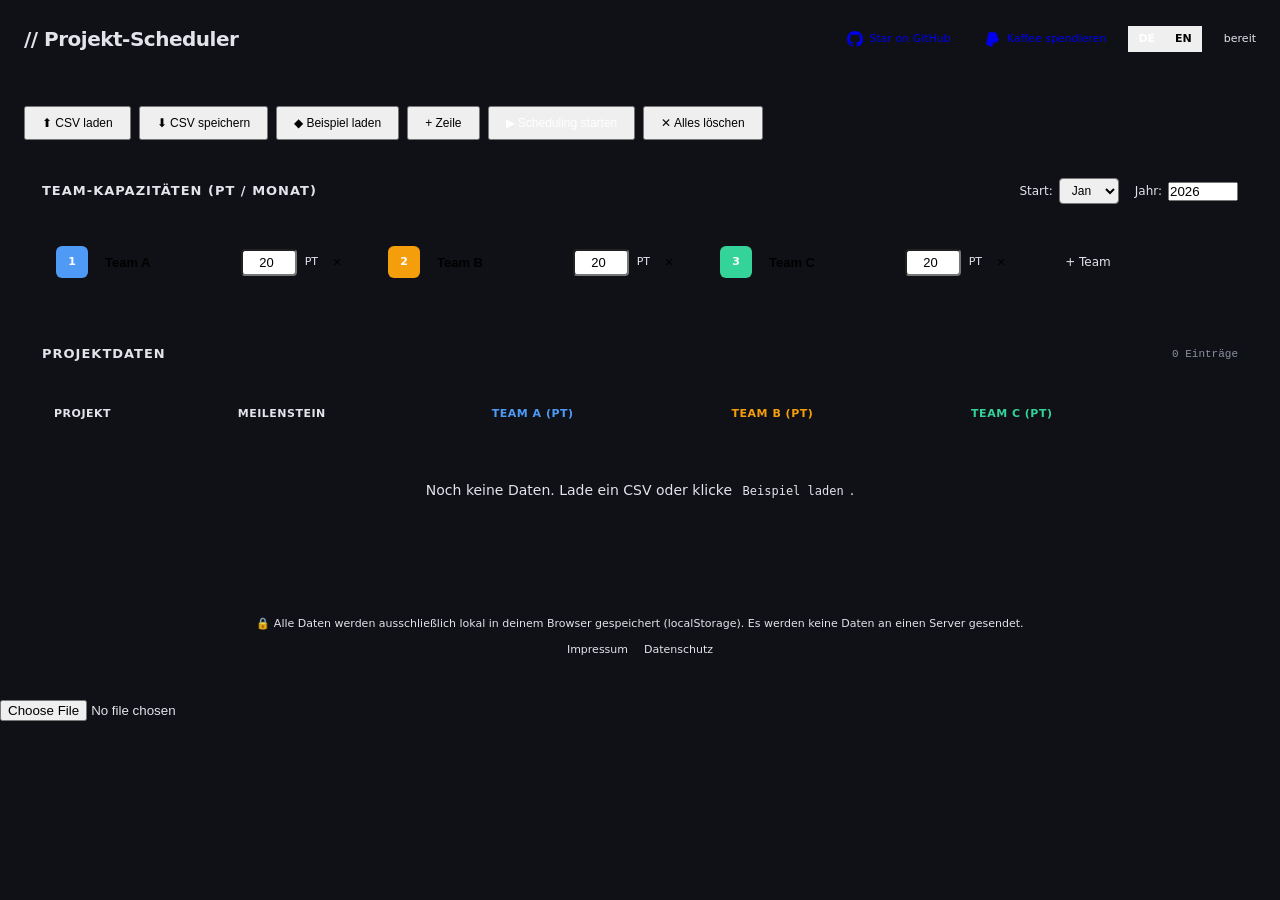
==== index.html @ 289be912 "index.html aktualisieren" ====
<!DOCTYPE html>

<html lang="de">
<head>
<meta charset="UTF-8">
<meta name="viewport" content="width=device-width, initial-scale=1.0">
<title>Projekt-Scheduler</title>
<style>
  :root {
    --bg: #0f1117; --bg2: #181b24; --bg3: #1e222e;
    --border: #2a2f3e; --text: #e2e4ea; --text2: #8b90a0;
    --accent: #4e9af5; --accent2: #3b7dd8;
    --green: #34d399; --orange: #f59e0b; --red: #ef4444;
    --radius: 6px;
    --mono: 'SF Mono', 'Cascadia Code', 'Fira Code', Menlo, Consolas, 'Liberation Mono', monospace;
    --sans: -apple-system, BlinkMacSystemFont, 'Segoe UI', system-ui, Roboto, 'Helvetica Neue', Arial, sans-serif;
  }
  * { margin:0; padding:0; box-sizing:border-box; }
  body { font-family:var(--sans); background:var(--bg); color:var(--text); min-height:100vh; line-height:1.5; }
  .app { max-width:1440px; margin:0 auto; padding:24px; }

/* Header */
header { display:flex; align-items:center; justify-content:space-between; margin-bottom:32px; padding-bottom:20px; border-bottom:1px solid var(–border); flex-wrap:wrap; gap:12px; }
header h1 { font-family:var(–mono); font-size:20px; font-weight:700; letter-spacing:-0.5px; }
header h1 span { color:var(–accent); }
.header-right { display:flex; align-items:center; gap:10px; flex-wrap:wrap; }
.save-indicator { font-family:var(–mono); font-size:11px; color:var(–text2); display:flex; align-items:center; gap:6px; }
.save-dot { width:6px; height:6px; border-radius:50%; background:var(–green); transition:background .3s; }
.save-dot.saving { background:var(–orange); }
.header-link { font-family:var(–mono); font-size:11px; color:var(–text2); text-decoration:none; display:flex; align-items:center; gap:6px; padding:6px 12px; border:1px solid var(–border); border-radius:var(–radius); transition:all .2s; }
.header-link:hover { color:var(–text); border-color:var(–text2); background:var(–bg3); }
.header-link.paypal-link:hover { color:#0070ba; border-color:#0070ba; }

.lang-toggle { font-family:var(–mono); font-size:11px; font-weight:600; display:flex; border:1px solid var(–border); border-radius:var(–radius); overflow:hidden; }
.lang-toggle button { padding:5px 10px; border:none; background:var(–bg2); color:var(–text2); cursor:pointer; font:inherit; transition:all .15s; }
.lang-toggle button:not(:last-child) { border-right:1px solid var(–border); }
.lang-toggle button.active { background:var(–accent); color:#fff; }
.lang-toggle button:hover:not(.active) { color:var(–text); background:var(–bg3); }

/* Toolbar */
.toolbar { display:flex; gap:8px; flex-wrap:wrap; margin-bottom:24px; }
.btn { font-family:var(–mono); font-size:12px; font-weight:500; padding:8px 16px; border:1px solid var(–border); border-radius:var(–radius); background:var(–bg2); color:var(–text); cursor:pointer; transition:all .15s; display:flex; align-items:center; gap:6px; white-space:nowrap; }
.btn:hover { border-color:var(–accent); color:var(–accent); }
.btn.primary { background:var(–accent); border-color:var(–accent); color:#fff; }
.btn.primary:hover { background:var(–accent2); }
.btn.danger { border-color:var(–red); color:var(–red); }
.btn.danger:hover { background:var(–red); color:#fff; }
.btn.small { padding:4px 10px; font-size:11px; }

/* Panels */
.panels { display:grid; grid-template-columns:1fr; gap:24px; }
.panel { background:var(–bg2); border:1px solid var(–border); border-radius:8px; overflow:hidden; }
.panel-header { display:flex; align-items:center; justify-content:space-between; padding:14px 18px; border-bottom:1px solid var(–border); background:var(–bg3); flex-wrap:wrap; gap:8px; }
.panel-header h2 { font-family:var(–mono); font-size:13px; font-weight:600; text-transform:uppercase; letter-spacing:1px; color:var(–text2); }
.panel-body { padding:18px; }

/* Capacity */
.capacity-grid { display:flex; flex-wrap:wrap; gap:12px; align-items:stretch; }
.cap-card { display:flex; align-items:center; gap:8px; padding:10px 14px; background:var(–bg); border:1px solid var(–border); border-radius:var(–radius); min-width:240px; flex:0 1 320px; position:relative; }
.cap-badge { font-family:var(–mono); font-size:11px; font-weight:700; width:32px; height:32px; border-radius:6px; display:flex; align-items:center; justify-content:center; color:#fff; flex-shrink:0; cursor:pointer; position:relative; }
.cap-name-input { flex:1; font-family:var(–sans); font-size:13px; font-weight:600; padding:4px 8px; border:1px solid transparent; border-radius:4px; background:transparent; color:var(–text); min-width:0; }
.cap-name-input:focus { outline:none; border-color:var(–accent); background:var(–bg); }
.cap-num-input { width:56px; font-family:var(–mono); font-size:13px; padding:4px 6px; border:1px solid var(–border); border-radius:4px; background:var(–bg2); color:var(–text); text-align:right; }
.cap-num-input:focus { outline:none; border-color:var(–accent); }
.cap-unit { font-family:var(–mono); font-size:11px; color:var(–text2); }
.cap-del { width:22px; height:22px; border:none; background:none; color:var(–text2); cursor:pointer; border-radius:4px; font-size:14px; display:flex; align-items:center; justify-content:center; flex-shrink:0; }
.cap-del:hover { background:var(–red); color:#fff; }
.cap-add { display:flex; align-items:center; justify-content:center; min-width:100px; flex:0 0 auto; padding:10px 20px; background:var(–bg); border:2px dashed var(–border); border-radius:var(–radius); cursor:pointer; font-family:var(–mono); font-size:12px; color:var(–text2); transition:all .15s; }
.cap-add:hover { border-color:var(–accent); color:var(–accent); }

/* Settings row */
.settings-row { display:flex; align-items:center; gap:16px; flex-wrap:wrap; }
.settings-row label { font-size:12px; color:var(–text2); display:flex; align-items:center; gap:6px; }
.settings-row select, .settings-row input[type=“number”] { font-family:var(–mono); font-size:12px; padding:4px 8px; border:1px solid var(–border); border-radius:4px; background:var(–bg); color:var(–text); }
.settings-row select:focus, .settings-row input:focus { outline:none; border-color:var(–accent); }

/* Table */
.table-wrap { overflow-x:auto; margin:0 -18px; padding:0 18px; }
table { width:100%; border-collapse:collapse; font-size:13px; }
thead th { font-family:var(–mono); font-size:11px; font-weight:600; text-transform:uppercase; letter-spacing:.5px; color:var(–text2); text-align:left; padding:10px 12px; border-bottom:2px solid var(–border); white-space:nowrap; position:sticky; top:0; background:var(–bg2); }
tbody td { padding:8px 12px; border-bottom:1px solid var(–border); vertical-align:middle; }
tbody tr:hover { background:var(–bg3); }
td input, td select { font-family:var(–mono); font-size:13px; padding:4px 8px; border:1px solid transparent; border-radius:4px; background:transparent; color:var(–text); width:100%; }
td input:hover { border-color:var(–border); }
td input:focus { outline:none; border-color:var(–accent); background:var(–bg); }
td input[type=“number”] { width:70px; text-align:right; }
.row-del { width:28px; height:28px; border:none; background:none; color:var(–text2); cursor:pointer; border-radius:4px; font-size:16px; display:flex; align-items:center; justify-content:center; }
.row-del:hover { background:var(–red); color:#fff; }

/* Gantt */
.gantt-container { overflow-x:auto; padding-bottom:12px; }
.gantt { min-width:800px; }
.gantt-header { display:flex; border-bottom:2px solid var(–border); margin-left:220px; }
.gantt-month { flex:0 0 80px; font-family:var(–mono); font-size:11px; font-weight:600; color:var(–text2); text-align:center; padding:8px 0; border-left:1px solid var(–border); }
.gantt-row { display:flex; align-items:center; min-height:36px; border-bottom:1px solid var(–border); }
.gantt-label { flex:0 0 220px; font-size:12px; padding:4px 12px; display:flex; align-items:center; gap:8px; white-space:nowrap; overflow:hidden; text-overflow:ellipsis; }
.gantt-label .proj-tag { font-family:var(–mono); font-size:10px; font-weight:700; padding:2px 6px; border-radius:3px; background:var(–bg3); color:var(–text2); border:1px solid var(–border); }
.gantt-bars { flex:1; display:flex; min-height:28px; }
.gantt-cell { flex:0 0 80px; border-left:1px solid var(–border); position:relative; min-height:28px; }
.gantt-bar { position:absolute; top:4px; height:20px; border-radius:3px; display:flex; align-items:center; justify-content:center; font-family:var(–mono); font-size:10px; font-weight:600; color:#fff; z-index:2; min-width:24px; box-shadow:0 1px 3px rgba(0,0,0,.3); left:4px; right:4px; }

/* Capacity overview */
.capacity-overview { margin-top:24px; }
.cap-row { display:flex; align-items:center; margin-bottom:6px; }
.cap-row-label { flex:0 0 220px; font-family:var(–mono); font-size:11px; font-weight:600; padding:0 12px; display:flex; align-items:center; gap:6px; }
.cap-cells { display:flex; flex:1; }
.cap-cell { flex:0 0 80px; border-left:1px solid var(–border); padding:2px 4px; height:24px; }
.cap-fill { height:100%; border-radius:2px; transition:width .3s; position:relative; }
.cap-pct { font-family:var(–mono); font-size:9px; font-weight:600; color:#fff; position:absolute; right:4px; top:50%; transform:translateY(-50%); text-shadow:0 1px 2px rgba(0,0,0,.5); }

/* Warnings */
.warning-list { list-style:none; padding:0; }
.warning-list li { font-size:12px; padding:6px 10px; margin-bottom:4px; border-radius:4px; display:flex; align-items:center; gap:8px; }
.warning-list li.over { background:rgba(239,68,68,.1); border:1px solid rgba(239,68,68,.3); color:var(–red); }
.warning-list li.ok { background:rgba(52,211,153,.1); border:1px solid rgba(52,211,153,.3); color:var(–green); }

.empty-state { text-align:center; padding:48px 24px; color:var(–text2); font-size:14px; }
.empty-state code { font-family:var(–mono); background:var(–bg); padding:2px 6px; border-radius:3px; font-size:12px; }

input[type=“file”] { display:none; }

.toast { position:fixed; bottom:24px; right:24px; background:var(–bg3); border:1px solid var(–border); padding:10px 18px; border-radius:var(–radius); font-family:var(–mono); font-size:12px; color:var(–green); opacity:0; transform:translateY(10px); transition:all .3s; z-index:100; pointer-events:none; }
.toast.show { opacity:1; transform:translateY(0); }

.app-footer { margin-top:32px; padding:16px 0; border-top:1px solid var(–border); text-align:center; font-family:var(–mono); font-size:11px; color:var(–text2); line-height:1.6; }
.footer-links { margin-top:8px; display:flex; justify-content:center; gap:16px; }
.footer-links a { color:var(–text2); text-decoration:none; font-family:var(–mono); font-size:11px; cursor:pointer; transition:color .15s; }
.footer-links a:hover { color:var(–accent); }

/* Legal Modal */
.modal-overlay { display:none; position:fixed; inset:0; background:rgba(0,0,0,.6); z-index:200; align-items:center; justify-content:center; backdrop-filter:blur(4px); }
.modal-overlay.open { display:flex; }
.modal { background:var(–bg2); border:1px solid var(–border); border-radius:10px; max-width:680px; width:90vw; max-height:80vh; overflow-y:auto; padding:32px; position:relative; }
.modal h2 { font-family:var(–mono); font-size:16px; font-weight:700; margin-bottom:16px; color:var(–text); }
.modal h3 { font-family:var(–mono); font-size:13px; font-weight:600; margin:20px 0 8px; color:var(–accent); }
.modal p, .modal li { font-size:13px; line-height:1.7; color:var(–text2); margin-bottom:8px; }
.modal ul { padding-left:20px; }
.modal a { color:var(–accent); }
.modal-close { position:sticky; top:0; float:right; width:32px; height:32px; border:none; background:var(–bg3); color:var(–text2); border-radius:6px; font-size:18px; cursor:pointer; display:flex; align-items:center; justify-content:center; z-index:1; }
.modal-close:hover { background:var(–red); color:#fff; }
.placeholder { background:var(–bg); border:1px dashed var(–orange); border-radius:4px; padding:8px 12px; font-family:var(–mono); font-size:12px; color:var(–orange); margin:8px 0; }

::-webkit-scrollbar { width:6px; height:6px; }
::-webkit-scrollbar-track { background:var(–bg); }
::-webkit-scrollbar-thumb { background:var(–border); border-radius:3px; }
::-webkit-scrollbar-thumb:hover { background:var(–text2); }

@media (max-width:768px) { .app { padding:12px; } header { flex-direction:column; align-items:flex-start; } .toolbar { gap:4px; } .btn { padding:6px 10px; font-size:11px; } }
</style>

</head>
<body>
<div class="app">
  <div id="appHeader"></div>
  <div id="appToolbar"></div>
  <div class="panels">
    <div class="panel">
      <div class="panel-header">
        <h2 id="panelCapTitle"></h2>
        <div class="settings-row">
          <label><span id="lblStart"></span><select id="startMonth"></select></label>
          <label><span id="lblYear"></span><input type="number" id="startYear" value="2026" style="width:70px"></label>
        </div>
      </div>
      <div class="panel-body">
        <div class="capacity-grid" id="capacityGrid"></div>
      </div>
    </div>
    <div class="panel">
      <div class="panel-header">
        <h2 id="panelDataTitle"></h2>
        <span style="font-size:11px;color:var(--text2);font-family:var(--mono)" id="rowCount"></span>
      </div>
      <div class="panel-body">
        <div class="table-wrap">
          <table><thead><tr id="tableHead"></tr></thead><tbody id="dataBody"></tbody></table>
          <div class="empty-state" id="emptyState"></div>
        </div>
      </div>
    </div>
    <div class="panel" id="ganttPanel" style="display:none">
      <div class="panel-header">
        <h2 id="panelGanttTitle"></h2>
        <span style="font-size:11px;color:var(--text2);font-family:var(--mono)" id="schedInfo"></span>
      </div>
      <div class="panel-body">
        <div class="gantt-container"><div class="gantt" id="ganttChart"></div></div>
        <div class="capacity-overview" id="capOverview"></div>
      </div>
    </div>
    <div class="panel" id="warnPanel" style="display:none">
      <div class="panel-header"><h2 id="panelAnalysisTitle"></h2></div>
      <div class="panel-body"><ul class="warning-list" id="warnings"></ul></div>
    </div>
  </div>
  <footer id="appFooter"></footer>
</div>

<!-- Impressum Modal -->

<div class="modal-overlay" id="modalImpressum" onclick="if(event.target===this)closeModal('modalImpressum')">
  <div class="modal" id="modalImpressumContent"></div>
</div>

<!-- Datenschutz Modal -->

<div class="modal-overlay" id="modalDatenschutz" onclick="if(event.target===this)closeModal('modalDatenschutz')">
  <div class="modal" id="modalDatenschutzContent"></div>
</div>

<div class="toast" id="toast"></div>
<input type="file" id="csvInput" accept=".csv" onchange="importCSV(event)">

<script>
// ═══════════════════════════════════════════════════════
//  Color Palette for Teams
// ═══════════════════════════════════════════════════════
const PALETTE = [
  '#4e9af5','#f59e0b','#34d399','#a78bfa','#f472b6',
  '#22d3ee','#f97316','#6366f1','#e879f9','#84cc16',
  '#fb923c','#2dd4bf','#f43f5e','#818cf8','#fbbf24'
];

// ═══════════════════════════════════════════════════════
//  i18n
// ═══════════════════════════════════════════════════════
const i18n = {
  de: {
    months:['Jan','Feb','Mär','Apr','Mai','Jun','Jul','Aug','Sep','Okt','Nov','Dez'],
    title:'Projekt-Scheduler',
    githubTip:'⭐ Repo auf GitHub', githubLabel:'Star on GitHub',
    paypalTip:'Einen Kaffee spendieren ☕', paypalLabel:'Kaffee spendieren',
    ready:'bereit', saving:'speichert...', saved:'gespeichert',
    btnLoadCSV:'⬆ CSV laden', btnSaveCSV:'⬇ CSV speichern',
    btnExample:'◆ Beispiel laden', btnAddRow:'+ Zeile',
    btnSchedule:'▶ Scheduling starten', btnClear:'✕ Alles löschen',
    panelCapacity:'Team-Kapazitäten (PT / Monat)',
    panelData:'Projektdaten', panelGantt:'Zeitplan (Gantt)', panelAnalysis:'Analyse',
    lblStart:'Start:', lblYear:'Jahr:',
    thProject:'Projekt', thMilestone:'Meilenstein',
    phProject:'Projekt', phMilestone:'Meilenstein',
    addTeam:'+ Team',
    entries: n => `${n} Einträge`,
    emptyState:'Noch keine Daten. Lade ein CSV oder klicke <code>Beispiel laden</code>.',
    schedInfo:(m,p) => `${m} Monate · ${p} Projekte`,
    capUtilTitle:'Kapazitätsauslastung',
    warnOver:(name,lbl,used,cap,pct) => `⚠ ${name} in ${lbl}: ${used} PT geplant, nur ${cap} PT verfügbar (${pct}%)`,
    warnOk:'✓ Alle Teams innerhalb der Kapazitätsgrenzen',
    toastCSVLoaded: n => `CSV geladen — ${n} Zeilen`,
    toastCSVExported:'CSV exportiert', toastNoData:'Keine Daten vorhanden',
    toastNoExport:'Keine Daten zum Exportieren',
    toastExampleLoaded:'Beispieldaten geladen', toastCleared:'Daten gelöscht',
    toastScheduled:'Scheduling abgeschlossen', confirmClear:'Alle Daten löschen?',
    toastMinTeam:'Mindestens ein Team erforderlich',
    disclaimer:'🔒 Alle Daten werden ausschließlich lokal in deinem Browser gespeichert (localStorage). Es werden keine Daten an einen Server gesendet.',
    csvProject:'Projekt', csvMilestone:'Meilenstein', csvPlannedMonth:'Geplanter Monat',
    exTeams:[
      {name:'Entwicklung',cap:20}, {name:'Design',cap:20}, {name:'QA/Test',cap:20}
    ],
    footerImpressum:'Impressum', footerDatenschutz:'Datenschutz',
  },
  en: {
    months:['Jan','Feb','Mar','Apr','May','Jun','Jul','Aug','Sep','Oct','Nov','Dec'],
    title:'Project Scheduler',
    githubTip:'⭐ Repo on GitHub', githubLabel:'Star on GitHub',
    paypalTip:'Buy me a coffee ☕', paypalLabel:'Buy me a coffee',
    ready:'ready', saving:'saving...', saved:'saved',
    btnLoadCSV:'⬆ Load CSV', btnSaveCSV:'⬇ Save CSV',
    btnExample:'◆ Load example', btnAddRow:'+ Row',
    btnSchedule:'▶ Run scheduler', btnClear:'✕ Clear all',
    panelCapacity:'Team Capacities (PD / month)',
    panelData:'Project Data', panelGantt:'Schedule (Gantt)', panelAnalysis:'Analysis',
    lblStart:'Start:', lblYear:'Year:',
    thProject:'Project', thMilestone:'Milestone',
    phProject:'Project', phMilestone:'Milestone',
    addTeam:'+ Team',
    entries: n => `${n} entries`,
    emptyState:'No data yet. Load a CSV or click <code>Load example</code>.',
    schedInfo:(m,p) => `${m} months · ${p} projects`,
    capUtilTitle:'Capacity Utilization',
    warnOver:(name,lbl,used,cap,pct) => `⚠ ${name} in ${lbl}: ${used} PD planned, only ${cap} PD available (${pct}%)`,
    warnOk:'✓ All teams within capacity limits',
    toastCSVLoaded: n => `CSV loaded — ${n} rows`,
    toastCSVExported:'CSV exported', toastNoData:'No data available',
    toastNoExport:'No data to export',
    toastExampleLoaded:'Example data loaded', toastCleared:'Data cleared',
    toastScheduled:'Scheduling complete', confirmClear:'Delete all data?',
    toastMinTeam:'At least one team required',
    disclaimer:'🔒 All data is stored exclusively in your browser\'s local storage. No data is ever sent to a server.',
    csvProject:'Project', csvMilestone:'Milestone', csvPlannedMonth:'Planned Month',
    exTeams:[
      {name:'Development',cap:20}, {name:'Design',cap:20}, {name:'QA/Testing',cap:20}
    ],
    footerImpressum:'Legal Notice', footerDatenschutz:'Privacy Policy',
  }
};

// ═══════════════════════════════════════════════════════
//  Legal Page Content (HTML)
// ═══════════════════════════════════════════════════════
const legalContent = {
  impressum: {
    de: `
      <h2>Impressum</h2>
      <h3>Angaben gemäß § 5 DDG</h3>
      <div class="placeholder">⚠ HIER DEINE DATEN EINTRAGEN:<br>Vor- und Nachname<br>Straße Hausnummer<br>PLZ Ort<br>Deutschland</div>
      <h3>Kontakt</h3>
      <div class="placeholder">⚠ E-Mail: deine@email.de</div>
      <h3>Verantwortlich für den Inhalt nach § 18 Abs. 2 MStV</h3>
      <div class="placeholder">⚠ Vor- und Nachname<br>Adresse wie oben</div>
      <h3>Haftung für Inhalte</h3>
      <p>Als Diensteanbieter sind wir gemäß § 7 Abs.1 DDG für eigene Inhalte auf diesen Seiten nach den allgemeinen Gesetzen verantwortlich. Nach §§ 8 bis 10 DDG sind wir als Diensteanbieter jedoch nicht unter Verpflichtung, übermittelte oder gespeicherte fremde Informationen zu überwachen. Verpflichtungen zur Entfernung oder Sperrung der Nutzung von Informationen nach den allgemeinen Gesetzen bleiben hiervon unberührt.</p>
      <h3>Haftung für Links</h3>
      <p>Unser Angebot enthält Links zu externen Websites Dritter, auf deren Inhalte wir keinen Einfluss haben. Deshalb können wir für diese fremden Inhalte auch keine Gewähr übernehmen. Für die Inhalte der verlinkten Seiten ist stets der jeweilige Anbieter verantwortlich.</p>
    `,
    en: `
      <h2>Legal Notice (Impressum)</h2>
      <h3>Information according to § 5 DDG (German Digital Services Act)</h3>
      <div class="placeholder">⚠ INSERT YOUR DETAILS HERE:<br>First and Last Name<br>Street and Number<br>ZIP City<br>Country</div>
      <h3>Contact</h3>
      <div class="placeholder">⚠ Email: your@email.com</div>
      <h3>Responsible for content according to § 18 Abs. 2 MStV</h3>
      <div class="placeholder">⚠ First and Last Name<br>Address as above</div>
      <h3>Liability for Content</h3>
      <p>As a service provider, we are responsible for our own content on these pages in accordance with general legislation pursuant to § 7 (1) DDG. However, according to §§ 8 to 10 DDG, we are not obligated to monitor transmitted or stored third-party information.</p>
      <h3>Liability for Links</h3>
      <p>Our site contains links to external websites of third parties over whose content we have no influence. Therefore, we cannot assume any liability for this external content.</p>
    `
  },
  datenschutz: {
    de: `
      <h2>Datenschutzerklärung</h2>
      <h3>1. Verantwortlicher</h3>
      <div class="placeholder">⚠ HIER DEINE DATEN EINTRAGEN:<br>Vor- und Nachname<br>Adresse<br>E-Mail: deine@email.de</div>

      <h3>2. Hosting</h3>
      <p>Diese Website wird über <strong>GitHub Pages</strong> gehostet von GitHub Inc., 88 Colin P Kelly Jr St, San Francisco, CA 94107, USA.</p>
      <p>Beim Besuch dieser Website erfasst GitHub automatisch technische Daten in Server-Logfiles (u.a. IP-Adresse, Browsertyp, Zeitpunkt des Zugriffs). Dies ist erforderlich, um die Website anzuzeigen und die Stabilität und Sicherheit zu gewährleisten. Rechtsgrundlage ist Art. 6 Abs. 1 S. 1 lit. f DSGVO (berechtigtes Interesse). Wir haben auf diese Daten keinen direkten Zugriff. Es erfolgt kein Tracking durch uns.</p>
      <p>Da GitHub in den USA ansässig ist, erfolgt eine Übermittlung in ein Drittland. GitHub hat sich den EU-Standardvertragsklauseln verpflichtet. Weitere Informationen: <a href="https://docs.github.com/en/site-policy/privacy-policies/github-general-privacy-statement" target="_blank">GitHub Privacy Statement</a></p>

      <h3>3. Lokale Datenspeicherung (localStorage)</h3>
      <p>Diese Anwendung speichert alle von Ihnen eingegebenen Daten (Projekte, Meilensteine, Team-Konfigurationen) ausschließlich <strong>lokal in Ihrem Browser</strong> über die localStorage-API. Es werden <strong>keine Daten an uns oder Dritte übermittelt</strong>. Die Daten verbleiben vollständig auf Ihrem Gerät und können jederzeit über die Browser-Einstellungen oder die „Alles löschen"-Funktion der App entfernt werden.</p>

      <h3>4. Keine Cookies</h3>
      <p>Diese Website verwendet keine Cookies.</p>

      <h3>5. Keine externen Ressourcen</h3>
      <p>Diese Website lädt keine externen Schriftarten, Skripte, Tracking-Pixel oder sonstige Ressourcen von Drittanbietern. Die Anwendung ist vollständig in einer einzigen HTML-Datei enthalten.</p>

      <h3>6. Ihre Rechte</h3>
      <p>Sie haben gemäß DSGVO das Recht auf Auskunft (Art. 15), Berichtigung (Art. 16), Löschung (Art. 17), Einschränkung der Verarbeitung (Art. 18), Datenübertragbarkeit (Art. 20) und Widerspruch (Art. 21). Da wir selbst keine personenbezogenen Daten verarbeiten, beziehen sich diese Rechte bezüglich des Hostings auf GitHub. Sie haben zudem das Recht, sich bei einer Datenschutz-Aufsichtsbehörde zu beschweren (Art. 77 DSGVO).</p>
    `,
    en: `
      <h2>Privacy Policy</h2>
      <h3>1. Data Controller</h3>
      <div class="placeholder">⚠ INSERT YOUR DETAILS HERE:<br>First and Last Name<br>Address<br>Email: your@email.com</div>

      <h3>2. Hosting</h3>
      <p>This website is hosted via <strong>GitHub Pages</strong> by GitHub Inc., 88 Colin P Kelly Jr St, San Francisco, CA 94107, USA.</p>
      <p>When visiting this website, GitHub automatically collects technical data in server log files (including IP address, browser type, time of access). This is necessary to display the website and ensure stability and security. Legal basis: Art. 6(1)(f) GDPR (legitimate interest). We have no direct access to this data. No tracking is performed by us.</p>
      <p>As GitHub is based in the USA, data is transferred to a third country. GitHub has committed to EU Standard Contractual Clauses. More information: <a href="https://docs.github.com/en/site-policy/privacy-policies/github-general-privacy-statement" target="_blank">GitHub Privacy Statement</a></p>

      <h3>3. Local Data Storage (localStorage)</h3>
      <p>This application stores all data you enter (projects, milestones, team configurations) <strong>exclusively in your browser</strong> via the localStorage API. <strong>No data is transmitted to us or any third party.</strong> Data remains entirely on your device and can be deleted at any time via browser settings or the app's "Clear all" function.</p>

      <h3>4. No Cookies</h3>
      <p>This website does not use any cookies.</p>

      <h3>5. No External Resources</h3>
      <p>This website does not load any external fonts, scripts, tracking pixels, or other third-party resources. The application is entirely self-contained in a single HTML file.</p>

      <h3>6. Your Rights</h3>
      <p>Under GDPR, you have the right to access (Art. 15), rectification (Art. 16), erasure (Art. 17), restriction of processing (Art. 18), data portability (Art. 20), and objection (Art. 21). Since we do not process personal data ourselves, these rights regarding hosting relate to GitHub. You also have the right to lodge a complaint with a data protection supervisory authority (Art. 77 GDPR).</p>
    `
  }
};

// ═══════════════════════════════════════════════════════
//  State  — teams are now dynamic!
// ═══════════════════════════════════════════════════════
let _nextId = 4;
function newId() {
  const existing = new Set(state.teams.map(t => t.id));
  while (existing.has('t' + _nextId)) _nextId++;
  return 't' + (_nextId++);
}

let state = {
  // Each team: { id, name, capacity, color }
  teams: [
    { id:'t1', name:'Team A', capacity:20, color:PALETTE[0] },
    { id:'t2', name:'Team B', capacity:20, color:PALETTE[1] },
    { id:'t3', name:'Team C', capacity:20, color:PALETTE[2] },
  ],
  // Each row: { project, milestone, efforts: { t1:10, t2:5, ... } }
  rows: [],
  startMonth: 0,
  startYear: 2026,
  schedule: null,
  lang: 'de',
  _nextId: 4
};

function L(k) { return i18n[state.lang][k]; }
function esc(s) { return String(s).replace(/"/g,'&quot;').replace(/</g,'&lt;'); }

// ═══════════════════════════════════════════════════════
//  LocalStorage
// ═══════════════════════════════════════════════════════
let storageOk = false;
try { localStorage.setItem('__t','1'); localStorage.removeItem('__t'); storageOk = true; } catch(e) {}

function saveState() {
  if (!storageOk) return;
  try {
    state._nextId = _nextId;
    const dot = document.getElementById('saveDot');
    const st  = document.getElementById('saveStatus');
    dot.classList.add('saving'); st.textContent = L('saving');
    localStorage.setItem('scheduler_v2', JSON.stringify(state));
    setTimeout(() => {
      dot.classList.remove('saving');
      st.textContent = L('saved')+' '+new Date().toLocaleTimeString(state.lang==='de'?'de-DE':'en-US');
    }, 300);
  } catch(e) {}
}

function loadState() {
  if (!storageOk) return false;
  try {
    const d = localStorage.getItem('scheduler_v2');
    if (d) {
      const loaded = JSON.parse(d);
      state = { ...state, ...loaded };
      _nextId = state._nextId || 4;
      return true;
    }
  } catch(e) {}
  return false;
}

setInterval(saveState, 5000);

// ═══════════════════════════════════════════════════════
//  Team Management
// ═══════════════════════════════════════════════════════
function addTeam() {
  const id = newId();
  const colorIdx = state.teams.length % PALETTE.length;
  state.teams.push({ id, name: 'Team ' + state.teams.length, capacity: 20, color: PALETTE[colorIdx] });
  // Add zero effort for this team to all existing rows
  state.rows.forEach(r => { r.efforts[id] = 0; });
  state.schedule = null;
  renderCapacity();
  renderTableHeaders();
  renderTable();
  hideSchedule();
}

function removeTeam(id) {
  if (state.teams.length <= 1) { toast(L('toastMinTeam')); return; }
  state.teams = state.teams.filter(t => t.id !== id);
  // Remove effort data from rows
  state.rows.forEach(r => { delete r.efforts[id]; });
  state.schedule = null;
  renderCapacity();
  renderTableHeaders();
  renderTable();
  hideSchedule();
}

function hideSchedule() {
  document.getElementById('ganttPanel').style.display = 'none';
  document.getElementById('warnPanel').style.display = 'none';
}

// ═══════════════════════════════════════════════════════
//  SVG Icons
// ═══════════════════════════════════════════════════════
const GH='<svg width="16" height="16" viewBox="0 0 16 16" fill="currentColor"><path d="M8 0C3.58 0 0 3.58 0 8c0 3.54 2.29 6.53 5.47 7.59.4.07.55-.17.55-.38 0-.19-.01-.82-.01-1.49-2.01.37-2.53-.49-2.69-.94-.09-.23-.48-.94-.82-1.13-.28-.15-.68-.52-.01-.53.63-.01 1.08.58 1.23.82.72 1.21 1.87.87 2.33.66.07-.52.28-.87.51-1.07-1.78-.2-3.64-.89-3.64-3.95 0-.87.31-1.59.82-2.15-.08-.2-.36-1.02.08-2.12 0 0 .67-.21 2.2.82.64-.18 1.32-.27 2-.27.68 0 1.36.09 2 .27 1.53-1.04 2.2-.82 2.2-.82.44 1.1.16 1.92.08 2.12.51.56.82 1.27.82 2.15 0 3.07-1.87 3.75-3.65 3.95.29.25.54.73.54 1.48 0 1.07-.01 1.93-.01 2.2 0 .21.15.46.55.38A8.013 8.013 0 0016 8c0-4.42-3.58-8-8-8z"/></svg>';
const PP='<svg width="16" height="16" viewBox="0 0 24 24" fill="currentColor"><path d="M7.076 21.337H2.47a.641.641 0 0 1-.633-.74L4.944 2.56A.859.859 0 0 1 5.79 1.84h5.943c2.604 0 4.473.53 5.467 1.624.468.515.756 1.058.907 1.707.159.681.164 1.497.01 2.494l-.013.083v.73l.57.326a3.4 3.4 0 0 1 1.024.852c.308.39.522.862.636 1.397.118.554.118 1.204-.005 1.929-.14.836-.403 1.563-.787 2.16a4.55 4.55 0 0 1-1.325 1.403c-.521.353-1.14.614-1.842.774a9.226 9.226 0 0 1-2.27.263h-.539a1.63 1.63 0 0 0-1.611 1.376l-.04.219-.682 4.321-.03.156a.158.158 0 0 1-.158.135H7.076z"/></svg>';

// ═══════════════════════════════════════════════════════
//  Render: Header + Toolbar
// ═══════════════════════════════════════════════════════
function renderHeader() {
  document.getElementById('appHeader').innerHTML = `
    <header>
      <h1><span>//</span> ${L('title')}</h1>
      <div class="header-right">
        <a href="https://github.com/mindactuate/multi-project-milestone-calculator" target="_blank" class="header-link" title="${L('githubTip')}">${GH}<span>${L('githubLabel')}</span></a>
        <a href="https://paypal.me/mindactuate" target="_blank" class="header-link paypal-link" title="${L('paypalTip')}">${PP}<span>${L('paypalLabel')}</span></a>
        <div class="lang-toggle">
          <button onclick="setLang('de')" class="${state.lang==='de'?'active':''}">DE</button>
          <button onclick="setLang('en')" class="${state.lang==='en'?'active':''}">EN</button>
        </div>
        <div class="save-indicator"><div class="save-dot" id="saveDot"></div><span id="saveStatus">${L('ready')}</span></div>
      </div>
    </header>`;
}

function renderToolbar() {
  document.getElementById('appToolbar').innerHTML = `
    <div class="toolbar">
      <button class="btn" onclick="document.getElementById('csvInput').click()">${L('btnLoadCSV')}</button>
      <button class="btn" onclick="exportCSV()">${L('btnSaveCSV')}</button>
      <button class="btn" onclick="loadExample()">${L('btnExample')}</button>
      <button class="btn" onclick="addRow()">${L('btnAddRow')}</button>
      <button class="btn primary" onclick="runScheduler()">${L('btnSchedule')}</button>
      <button class="btn danger" onclick="clearAll()">${L('btnClear')}</button>
    </div>`;
}

// ═══════════════════════════════════════════════════════
//  Language Switch
// ═══════════════════════════════════════════════════════
function setLang(lang) {
  state.lang = lang;
  document.documentElement.lang = lang;
  document.title = L('title');
  renderAll();
  saveState();
}

function renderAll() {
  renderHeader();
  renderToolbar();
  renderStaticLabels();
  renderFooter();
  renderMonthSelector();
  renderCapacity();
  renderTableHeaders();
  renderTable();
  if (state.schedule) renderGantt();
}

function renderStaticLabels() {
  document.getElementById('panelCapTitle').textContent    = L('panelCapacity');
  document.getElementById('panelDataTitle').textContent   = L('panelData');
  document.getElementById('panelGanttTitle').textContent  = L('panelGantt');
  document.getElementById('panelAnalysisTitle').textContent= L('panelAnalysis');
  document.getElementById('lblStart').textContent = L('lblStart');
  document.getElementById('lblYear').textContent  = L('lblYear');
}

function renderFooter() {
  const f = document.getElementById('appFooter');
  f.className = 'app-footer';
  f.innerHTML = `
    ${L('disclaimer')}
    <div class="footer-links">
      <a onclick="openModal('impressum')">${L('footerImpressum')}</a>
      <a onclick="openModal('datenschutz')">${L('footerDatenschutz')}</a>
    </div>`;
}

function openModal(type) {
  const id = type === 'impressum' ? 'modalImpressum' : 'modalDatenschutz';
  const contentId = id + 'Content';
  document.getElementById(contentId).innerHTML =
    '<button class="modal-close" onclick="closeModal(\'' + id + '\')">×</button>' +
    legalContent[type][state.lang];
  document.getElementById(id).classList.add('open');
}

function closeModal(id) {
  document.getElementById(id).classList.remove('open');
}

document.addEventListener('keydown', e => {
  if (e.key === 'Escape') {
    document.querySelectorAll('.modal-overlay.open').forEach(m => m.classList.remove('open'));
  }
});

function renderMonthSelector() {
  const sel = document.getElementById('startMonth');
  sel.innerHTML = '';
  L('months').forEach((m,i) => { const o=document.createElement('option'); o.value=i; o.textContent=m; sel.appendChild(o); });
  sel.value = state.startMonth;
}

// ═══════════════════════════════════════════════════════
//  Capacity UI  — dynamic teams
// ═══════════════════════════════════════════════════════
function renderCapacity() {
  const g = document.getElementById('capacityGrid');
  g.innerHTML = '';
  state.teams.forEach((team, idx) => {
    const c = document.createElement('div');
    c.className = 'cap-card';
    c.innerHTML = `
      <div class="cap-badge" style="background:${team.color}" title="Klick für Farbe"
           onclick="cycleColor('${team.id}')">${idx+1}</div>
      <input type="text" class="cap-name-input" value="${esc(team.name)}"
             oninput="updateTeam('${team.id}','name',this.value)">
      <input type="number" class="cap-num-input" min="1" value="${team.capacity}"
             oninput="updateTeam('${team.id}','capacity',parseInt(this.value)||1)">
      <span class="cap-unit">PT</span>
      <button class="cap-del" onclick="removeTeam('${team.id}')" title="Team entfernen">×</button>`;
    g.appendChild(c);
  });
  // Add team button
  const addBtn = document.createElement('div');
  addBtn.className = 'cap-add';
  addBtn.onclick = addTeam;
  addBtn.textContent = L('addTeam');
  g.appendChild(addBtn);
}

function updateTeam(id, prop, val) {
  const team = state.teams.find(t => t.id === id);
  if (!team) return;
  team[prop] = val;
  renderTableHeaders();
  if (state.schedule) renderGantt();
}

function cycleColor(id) {
  const team = state.teams.find(t => t.id === id);
  if (!team) return;
  const idx = PALETTE.indexOf(team.color);
  team.color = PALETTE[(idx + 1) % PALETTE.length];
  renderCapacity();
  if (state.schedule) renderGantt();
}

// ═══════════════════════════════════════════════════════
//  Table  — dynamic columns
// ═══════════════════════════════════════════════════════
function renderTableHeaders() {
  const tr = document.getElementById('tableHead');
  let html = `<th>${L('thProject')}</th><th>${L('thMilestone')}</th>`;
  state.teams.forEach(team => {
    html += `<th style="color:${team.color}">${esc(team.name)} (PT)</th>`;
  });
  html += '<th style="width:40px"></th>';
  tr.innerHTML = html;
}

function renderTable() {
  const body  = document.getElementById('dataBody');
  const empty = document.getElementById('emptyState');
  body.innerHTML = '';

  if (state.rows.length === 0) {
    empty.style.display = '';
    empty.innerHTML = L('emptyState');
    document.getElementById('rowCount').textContent = L('entries')(0);
    return;
  }

  empty.style.display = 'none';
  document.getElementById('rowCount').textContent = L('entries')(state.rows.length);

  state.rows.forEach((row, i) => {
    const tr = document.createElement('tr');
    let html = `
      <td><input type="text" value="${esc(row.project)}" oninput="state.rows[${i}].project=this.value" placeholder="${L('phProject')}"></td>
      <td><input type="text" value="${esc(row.milestone)}" oninput="state.rows[${i}].milestone=this.value" placeholder="${L('phMilestone')}"></td>`;
    state.teams.forEach(team => {
      const val = row.efforts[team.id] || 0;
      html += `<td><input type="number" min="0" value="${val}" oninput="state.rows[${i}].efforts['${team.id}']=parseFloat(this.value)||0"></td>`;
    });
    html += `<td><button class="row-del" onclick="deleteRow(${i})">×</button></td>`;
    tr.innerHTML = html;
    body.appendChild(tr);
  });
}

function addRow() {
  const efforts = {};
  state.teams.forEach(t => { efforts[t.id] = 0; });
  state.rows.push({ project:'', milestone:'', efforts });
  renderTable();
}

function deleteRow(i) {
  state.rows.splice(i, 1);
  renderTable();
}

// ═══════════════════════════════════════════════════════
//  CSV Import / Export  — dynamic teams
// ═══════════════════════════════════════════════════════
function importCSV(ev) {
  const file = ev.target.files[0];
  if (!file) return;
  const r = new FileReader();
  r.onload = e => {
    parseCSV(e.target.result);
    renderCapacity();
    renderTableHeaders();
    renderTable();
    toast(L('toastCSVLoaded')(state.rows.length));
  };
  r.readAsText(file);
  ev.target.value = '';
}

function parseCSV(text) {
  const lines = text.trim().split('\n');
  if (lines.length < 2) return;
  const sep = lines[0].includes(';') ? ';' : ',';
  const headers = lines[0].split(sep).map(h => h.trim().replace(/^"|"$/g,''));

  // Detect team columns: everything after first 2 cols that looks like a PT column
  // Strip " (PT)" or " (PD)" suffix to get team name
  const teamCols = [];
  for (let c = 2; c < headers.length; c++) {
    const h = headers[c];
    if (/geplanter|planned/i.test(h)) break; // stop at planned month column
    const name = h.replace(/\s*\(P[TD]\)\s*$/i, '').trim();
    if (name) teamCols.push({ colIdx: c, name });
  }

  // Rebuild teams from CSV headers
  if (teamCols.length > 0) {
    state.teams = teamCols.map((tc, i) => ({
      id: 't' + (i + 1),
      name: tc.name,
      capacity: 20,
      color: PALETTE[i % PALETTE.length]
    }));
    _nextId = teamCols.length + 1;
  }

  state.rows = [];
  for (let i = 1; i < lines.length; i++) {
    const cols = lines[i].split(sep).map(c => c.trim().replace(/^"|"$/g,''));
    if (cols.length < 3) continue;
    const efforts = {};
    state.teams.forEach((team, ti) => {
      efforts[team.id] = parseFloat(cols[teamCols[ti]?.colIdx]) || 0;
    });
    state.rows.push({ project: cols[0]||'', milestone: cols[1]||'', efforts });
  }
  state.schedule = null;
}

function exportCSV() {
  if (state.rows.length === 0) { toast(L('toastNoExport')); return; }
  const mo = L('months');

  let csv = `${L('csvProject')};${L('csvMilestone')}`;
  state.teams.forEach(t => { csv += `;${t.name} (PT)`; });
  if (state.schedule) csv += `;${L('csvPlannedMonth')}`;
  csv += '\n';

  state.rows.forEach((r, i) => {
    let line = `${r.project};${r.milestone}`;
    state.teams.forEach(t => { line += `;${r.efforts[t.id]||0}`; });
    if (state.schedule && state.schedule[i] !== undefined) {
      const m  = state.schedule[i];
      const mi = (state.startMonth + m) % 12;
      const yr = state.startYear + Math.floor((state.startMonth + m) / 12);
      line += `;${mo[mi]} ${yr}`;
    }
    csv += line + '\n';
  });

  const blob = new Blob([csv], {type:'text/csv;charset=utf-8;'});
  const url = URL.createObjectURL(blob);
  const a = document.createElement('a'); a.href=url; a.download='projektplan.csv'; a.click();
  URL.revokeObjectURL(url);
  toast(L('toastCSVExported'));
}

// ═══════════════════════════════════════════════════════
//  Scheduler Algorithm  — dynamic teams
// ═══════════════════════════════════════════════════════
function runScheduler() {
  if (state.rows.length === 0) { toast(L('toastNoData')); return; }
  syncRowsFromTable();

  const projects = {}, order = [];
  state.rows.forEach((r,i) => {
    if (!projects[r.project]) { projects[r.project]=[]; order.push(r.project); }
    projects[r.project].push({ ...r, idx:i });
  });

  // used[month][teamId] = PT used
  const used = {};
  const getU = (m, tid) => (used[m]&&used[m][tid]) || 0;
  const addU = (m, tid, v) => { if (!used[m]) { used[m]={}; state.teams.forEach(t=>{used[m][t.id]=0;}); } used[m][tid]+=v; };

  function fits(m, efforts) {
    return state.teams.every(t => {
      const need = efforts[t.id] || 0;
      return need <= 0 || getU(m, t.id) + need <= t.capacity;
    });
  }

  const schedule = new Array(state.rows.length).fill(0);
  const MAX = 48;

  order.forEach(proj => {
    let earliest = 0;
    projects[proj].forEach(ms => {
      let m = earliest;
      while (m < MAX && !fits(m, ms.efforts)) m++;
      if (m >= MAX) m = MAX - 1;
      schedule[ms.idx] = m;
      state.teams.forEach(t => { const n=ms.efforts[t.id]||0; if(n>0) addU(m,t.id,n); });
      earliest = m + 1;
    });
  });

  state.schedule = schedule;
  state.usedCapacity = used;
  renderGantt();
  saveState();
  toast(L('toastScheduled'));
}

function syncRowsFromTable() {
  document.querySelectorAll('#dataBody tr').forEach((tr, i) => {
    const inp = tr.querySelectorAll('input');
    if (!state.rows[i]) return;
    state.rows[i].project   = inp[0].value;
    state.rows[i].milestone = inp[1].value;
    state.teams.forEach((team, ti) => {
      state.rows[i].efforts[team.id] = parseFloat(inp[2 + ti]?.value) || 0;
    });
  });
}

// ═══════════════════════════════════════════════════════
//  Gantt
// ═══════════════════════════════════════════════════════
const GANTT_COLORS = ['#4e9af5','#f59e0b','#34d399','#a78bfa','#f472b6','#22d3ee','#f97316','#6366f1'];

function renderGantt() {
  if (!state.schedule) return;
  document.getElementById('ganttPanel').style.display = '';
  const maxM = Math.max(...state.schedule) + 1;
  const num  = Math.max(maxM, 6);
  const mo   = L('months');

  const pc={}; let ci=0;
  state.rows.forEach(r => { if(!pc.hasOwnProperty(r.project)){pc[r.project]=ci%8;ci++;} });

  let html = '<div class="gantt-header">';
  for (let m=0;m<num;m++) {
    const mi=(state.startMonth+m)%12;
    const yr=state.startYear+Math.floor((state.startMonth+m)/12);
    html+=`<div class="gantt-month">${mo[mi]} ${String(yr).slice(2)}</div>`;
  }
  html+='</div>';

  state.rows.forEach((row,i) => {
    const m=state.schedule[i];
    html+=`<div class="gantt-row"><div class="gantt-label"><span class="proj-tag">${esc(row.project)}</span>${esc(row.milestone)}</div><div class="gantt-bars">`;
    for (let j=0;j<num;j++) {
      html+=`<div class="gantt-cell">`;
      if (j===m) {
        let tot=0; state.teams.forEach(t=>{tot+=row.efforts[t.id]||0;});
        html+=`<div class="gantt-bar" style="background:${GANTT_COLORS[pc[row.project]]}">${tot>0?tot+'PT':''}</div>`;
      }
      html+='</div>';
    }
    html+='</div></div>';
  });

  document.getElementById('ganttChart').innerHTML = html;
  renderCapOverview(num);
  renderWarnings(num);
  document.getElementById('schedInfo').textContent = L('schedInfo')(num, Object.keys(pc).length);
}

function renderCapOverview(num) {
  const mo = L('months');
  let html = `<h3 style="font-family:var(--mono);font-size:11px;color:var(--text2);margin-bottom:10px;text-transform:uppercase;letter-spacing:1px;">${L('capUtilTitle')}</h3>`;

  state.teams.forEach(team => {
    html += `<div class="cap-row"><div class="cap-row-label"><div class="cap-badge" style="background:${team.color};width:22px;height:22px;font-size:10px;border-radius:4px;display:inline-flex;align-items:center;justify-content:center;color:#fff;font-family:var(--mono);font-weight:700;">&nbsp;</div> ${esc(team.name)}</div><div class="cap-cells">`;
    for (let m=0;m<num;m++) {
      const u=(state.usedCapacity&&state.usedCapacity[m]&&state.usedCapacity[m][team.id])||0;
      const cap=team.capacity;
      const pct=cap>0?Math.round(u/cap*100):0;
      const w=Math.min(pct,100);
      const over=pct>100;
      html+=`<div class="cap-cell" title="${esc(team.name)}: ${u}/${cap} PT (${pct}%)"><div class="cap-fill${over?' over':''}" style="width:${w}%;background:${over?'var(--red)':team.color};">${pct>30?`<span class="cap-pct">${pct}%</span>`:''}</div></div>`;
    }
    html+='</div></div>';
  });
  document.getElementById('capOverview').innerHTML = html;
}

function renderWarnings(num) {
  const mo=L('months'), w=[];
  for (let m=0;m<num;m++) {
    state.teams.forEach(team => {
      const u=(state.usedCapacity&&state.usedCapacity[m]&&state.usedCapacity[m][team.id])||0;
      const cap=team.capacity;
      const mi=(state.startMonth+m)%12;
      const yr=state.startYear+Math.floor((state.startMonth+m)/12);
      if (u>cap) w.push({type:'over',text:L('warnOver')(team.name,`${mo[mi]} ${yr}`,u,cap,Math.round(u/cap*100))});
    });
  }
  if (w.length===0) w.push({type:'ok',text:L('warnOk')});
  document.getElementById('warnPanel').style.display='';
  document.getElementById('warnings').innerHTML=w.map(x=>`<li class="${x.type}">${x.text}</li>`).join('');
}

// ═══════════════════════════════════════════════════════
//  Example Data
// ═══════════════════════════════════════════════════════
function loadExample() {
  const ex = L('exTeams');
  state.teams = ex.map((t,i) => ({ id:'t'+(i+1), name:t.name, capacity:t.cap, color:PALETTE[i%PALETTE.length] }));
  _nextId = ex.length + 1;

  const e = (a,b,c) => ({t1:a,t2:b,t3:c});
  state.rows = [
    {project:'Webshop',milestone:'Konzept',efforts:e(10,5,0)},
    {project:'Webshop',milestone:'Entwicklung',efforts:e(15,0,8)},
    {project:'Webshop',milestone:'Test & Go-Live',efforts:e(5,3,12)},
    {project:'CRM Migration',milestone:'Analyse',efforts:e(0,12,4)},
    {project:'CRM Migration',milestone:'Datenmigration',efforts:e(8,18,6)},
    {project:'CRM Migration',milestone:'Rollout',efforts:e(3,10,10)},
    {project:'API Gateway',milestone:'Design',efforts:e(12,0,0)},
    {project:'API Gateway',milestone:'Implementierung',efforts:e(20,5,3)},
    {project:'Mobile App',milestone:'UX Design',efforts:e(0,8,6)},
    {project:'Mobile App',milestone:'Entwicklung',efforts:e(10,15,10)},
    {project:'Mobile App',milestone:'Launch',efforts:e(5,5,15)},
    {project:'Data Warehouse',milestone:'Architektur',efforts:e(14,0,3)},
    {project:'Data Warehouse',milestone:'ETL Pipelines',efforts:e(18,4,10)},
    {project:'Compliance',milestone:'Audit',efforts:e(0,10,15)},
    {project:'Compliance',milestone:'Umsetzung',efforts:e(6,12,8)},
    {project:'Intranet',milestone:'Redesign',efforts:e(8,10,5)},
    {project:'Intranet',milestone:'Content Migration',efforts:e(3,15,4)},
    {project:'IoT Dashboard',milestone:'Prototyp',efforts:e(12,6,4)},
    {project:'IoT Dashboard',milestone:'Produktivsystem',efforts:e(16,8,12)},
  ];
  state.schedule = null;
  renderCapacity();
  renderTableHeaders();
  renderTable();
  hideSchedule();
  toast(L('toastExampleLoaded'));
}

function clearAll() {
  if (!confirm(L('confirmClear'))) return;
  state.rows=[];
  state.schedule=null;
  state.usedCapacity=null;
  renderTable();
  hideSchedule();
  saveState();
  toast(L('toastCleared'));
}

// ═══════════════════════════════════════════════════════
//  Toast
// ═══════════════════════════════════════════════════════
function toast(msg) {
  const el=document.getElementById('toast');
  el.textContent=msg; el.classList.add('show');
  setTimeout(()=>el.classList.remove('show'),2500);
}

// ═══════════════════════════════════════════════════════
//  Init
// ═══════════════════════════════════════════════════════
(function init() {
  const loaded = loadState();
  renderAll();

  document.getElementById('startMonth').addEventListener('change', function() {
    state.startMonth = parseInt(this.value);
    if (state.schedule) runScheduler();
  });
  document.getElementById('startYear').addEventListener('change', function() {
    state.startYear = parseInt(this.value)||2026;
    if (state.schedule) runScheduler();
  });
  document.getElementById('startMonth').value = state.startMonth;
  document.getElementById('startYear').value  = state.startYear;

  if (loaded && state.schedule) renderGantt();
})();
</script>

</body>
</html>
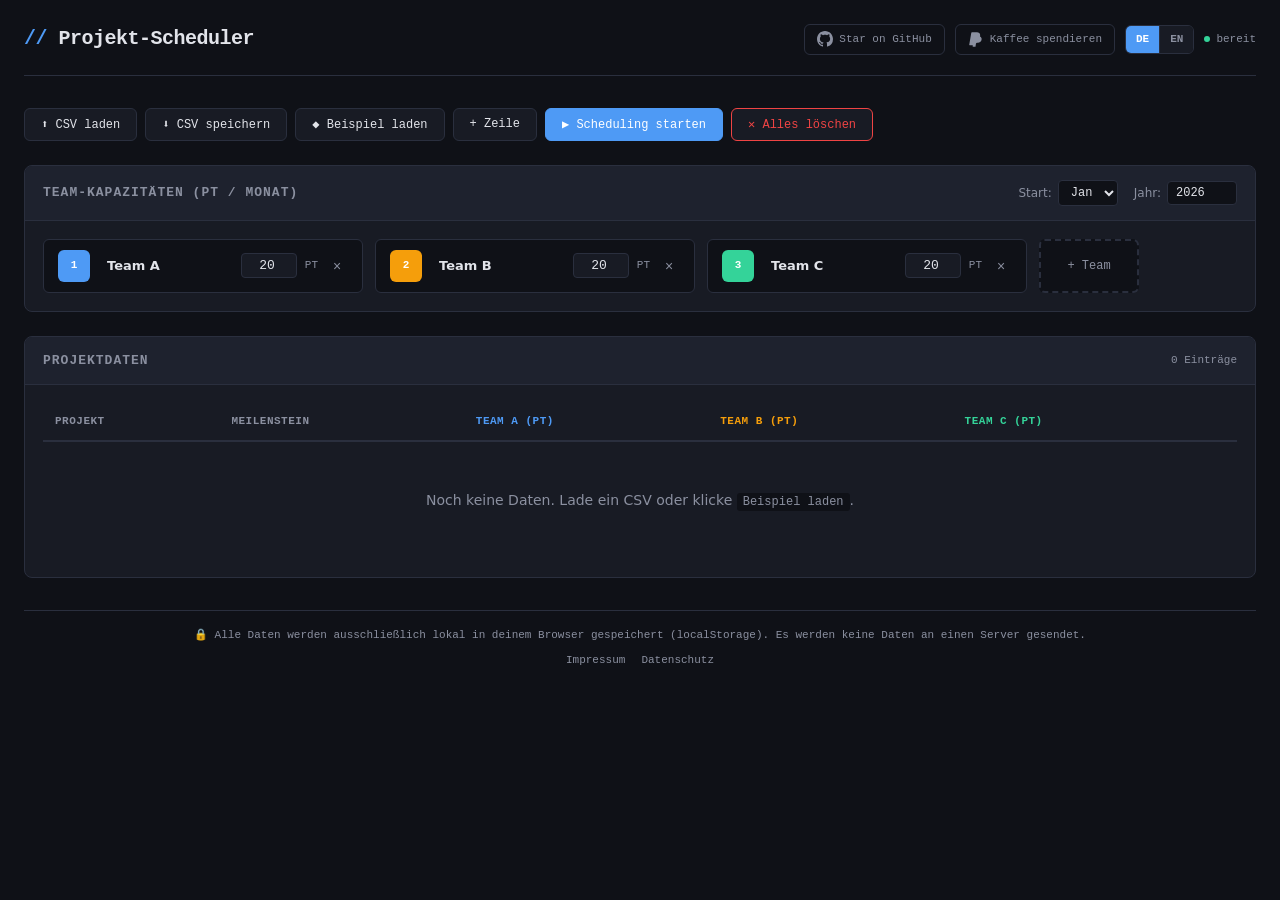
==== commit 98c35cb5: "Update index.html" ====
--- a/index.html
+++ b/index.html
@@ -1,5 +1,4 @@
 <!DOCTYPE html>
-
 <html lang="de">
 <head>
 <meta charset="UTF-8">
@@ -19,135 +18,134 @@
   body { font-family:var(--sans); background:var(--bg); color:var(--text); min-height:100vh; line-height:1.5; }
   .app { max-width:1440px; margin:0 auto; padding:24px; }
 
-/* Header */
-header { display:flex; align-items:center; justify-content:space-between; margin-bottom:32px; padding-bottom:20px; border-bottom:1px solid var(–border); flex-wrap:wrap; gap:12px; }
-header h1 { font-family:var(–mono); font-size:20px; font-weight:700; letter-spacing:-0.5px; }
-header h1 span { color:var(–accent); }
-.header-right { display:flex; align-items:center; gap:10px; flex-wrap:wrap; }
-.save-indicator { font-family:var(–mono); font-size:11px; color:var(–text2); display:flex; align-items:center; gap:6px; }
-.save-dot { width:6px; height:6px; border-radius:50%; background:var(–green); transition:background .3s; }
-.save-dot.saving { background:var(–orange); }
-.header-link { font-family:var(–mono); font-size:11px; color:var(–text2); text-decoration:none; display:flex; align-items:center; gap:6px; padding:6px 12px; border:1px solid var(–border); border-radius:var(–radius); transition:all .2s; }
-.header-link:hover { color:var(–text); border-color:var(–text2); background:var(–bg3); }
-.header-link.paypal-link:hover { color:#0070ba; border-color:#0070ba; }
-
-.lang-toggle { font-family:var(–mono); font-size:11px; font-weight:600; display:flex; border:1px solid var(–border); border-radius:var(–radius); overflow:hidden; }
-.lang-toggle button { padding:5px 10px; border:none; background:var(–bg2); color:var(–text2); cursor:pointer; font:inherit; transition:all .15s; }
-.lang-toggle button:not(:last-child) { border-right:1px solid var(–border); }
-.lang-toggle button.active { background:var(–accent); color:#fff; }
-.lang-toggle button:hover:not(.active) { color:var(–text); background:var(–bg3); }
-
-/* Toolbar */
-.toolbar { display:flex; gap:8px; flex-wrap:wrap; margin-bottom:24px; }
-.btn { font-family:var(–mono); font-size:12px; font-weight:500; padding:8px 16px; border:1px solid var(–border); border-radius:var(–radius); background:var(–bg2); color:var(–text); cursor:pointer; transition:all .15s; display:flex; align-items:center; gap:6px; white-space:nowrap; }
-.btn:hover { border-color:var(–accent); color:var(–accent); }
-.btn.primary { background:var(–accent); border-color:var(–accent); color:#fff; }
-.btn.primary:hover { background:var(–accent2); }
-.btn.danger { border-color:var(–red); color:var(–red); }
-.btn.danger:hover { background:var(–red); color:#fff; }
-.btn.small { padding:4px 10px; font-size:11px; }
-
-/* Panels */
-.panels { display:grid; grid-template-columns:1fr; gap:24px; }
-.panel { background:var(–bg2); border:1px solid var(–border); border-radius:8px; overflow:hidden; }
-.panel-header { display:flex; align-items:center; justify-content:space-between; padding:14px 18px; border-bottom:1px solid var(–border); background:var(–bg3); flex-wrap:wrap; gap:8px; }
-.panel-header h2 { font-family:var(–mono); font-size:13px; font-weight:600; text-transform:uppercase; letter-spacing:1px; color:var(–text2); }
-.panel-body { padding:18px; }
-
-/* Capacity */
-.capacity-grid { display:flex; flex-wrap:wrap; gap:12px; align-items:stretch; }
-.cap-card { display:flex; align-items:center; gap:8px; padding:10px 14px; background:var(–bg); border:1px solid var(–border); border-radius:var(–radius); min-width:240px; flex:0 1 320px; position:relative; }
-.cap-badge { font-family:var(–mono); font-size:11px; font-weight:700; width:32px; height:32px; border-radius:6px; display:flex; align-items:center; justify-content:center; color:#fff; flex-shrink:0; cursor:pointer; position:relative; }
-.cap-name-input { flex:1; font-family:var(–sans); font-size:13px; font-weight:600; padding:4px 8px; border:1px solid transparent; border-radius:4px; background:transparent; color:var(–text); min-width:0; }
-.cap-name-input:focus { outline:none; border-color:var(–accent); background:var(–bg); }
-.cap-num-input { width:56px; font-family:var(–mono); font-size:13px; padding:4px 6px; border:1px solid var(–border); border-radius:4px; background:var(–bg2); color:var(–text); text-align:right; }
-.cap-num-input:focus { outline:none; border-color:var(–accent); }
-.cap-unit { font-family:var(–mono); font-size:11px; color:var(–text2); }
-.cap-del { width:22px; height:22px; border:none; background:none; color:var(–text2); cursor:pointer; border-radius:4px; font-size:14px; display:flex; align-items:center; justify-content:center; flex-shrink:0; }
-.cap-del:hover { background:var(–red); color:#fff; }
-.cap-add { display:flex; align-items:center; justify-content:center; min-width:100px; flex:0 0 auto; padding:10px 20px; background:var(–bg); border:2px dashed var(–border); border-radius:var(–radius); cursor:pointer; font-family:var(–mono); font-size:12px; color:var(–text2); transition:all .15s; }
-.cap-add:hover { border-color:var(–accent); color:var(–accent); }
-
-/* Settings row */
-.settings-row { display:flex; align-items:center; gap:16px; flex-wrap:wrap; }
-.settings-row label { font-size:12px; color:var(–text2); display:flex; align-items:center; gap:6px; }
-.settings-row select, .settings-row input[type=“number”] { font-family:var(–mono); font-size:12px; padding:4px 8px; border:1px solid var(–border); border-radius:4px; background:var(–bg); color:var(–text); }
-.settings-row select:focus, .settings-row input:focus { outline:none; border-color:var(–accent); }
-
-/* Table */
-.table-wrap { overflow-x:auto; margin:0 -18px; padding:0 18px; }
-table { width:100%; border-collapse:collapse; font-size:13px; }
-thead th { font-family:var(–mono); font-size:11px; font-weight:600; text-transform:uppercase; letter-spacing:.5px; color:var(–text2); text-align:left; padding:10px 12px; border-bottom:2px solid var(–border); white-space:nowrap; position:sticky; top:0; background:var(–bg2); }
-tbody td { padding:8px 12px; border-bottom:1px solid var(–border); vertical-align:middle; }
-tbody tr:hover { background:var(–bg3); }
-td input, td select { font-family:var(–mono); font-size:13px; padding:4px 8px; border:1px solid transparent; border-radius:4px; background:transparent; color:var(–text); width:100%; }
-td input:hover { border-color:var(–border); }
-td input:focus { outline:none; border-color:var(–accent); background:var(–bg); }
-td input[type=“number”] { width:70px; text-align:right; }
-.row-del { width:28px; height:28px; border:none; background:none; color:var(–text2); cursor:pointer; border-radius:4px; font-size:16px; display:flex; align-items:center; justify-content:center; }
-.row-del:hover { background:var(–red); color:#fff; }
-
-/* Gantt */
-.gantt-container { overflow-x:auto; padding-bottom:12px; }
-.gantt { min-width:800px; }
-.gantt-header { display:flex; border-bottom:2px solid var(–border); margin-left:220px; }
-.gantt-month { flex:0 0 80px; font-family:var(–mono); font-size:11px; font-weight:600; color:var(–text2); text-align:center; padding:8px 0; border-left:1px solid var(–border); }
-.gantt-row { display:flex; align-items:center; min-height:36px; border-bottom:1px solid var(–border); }
-.gantt-label { flex:0 0 220px; font-size:12px; padding:4px 12px; display:flex; align-items:center; gap:8px; white-space:nowrap; overflow:hidden; text-overflow:ellipsis; }
-.gantt-label .proj-tag { font-family:var(–mono); font-size:10px; font-weight:700; padding:2px 6px; border-radius:3px; background:var(–bg3); color:var(–text2); border:1px solid var(–border); }
-.gantt-bars { flex:1; display:flex; min-height:28px; }
-.gantt-cell { flex:0 0 80px; border-left:1px solid var(–border); position:relative; min-height:28px; }
-.gantt-bar { position:absolute; top:4px; height:20px; border-radius:3px; display:flex; align-items:center; justify-content:center; font-family:var(–mono); font-size:10px; font-weight:600; color:#fff; z-index:2; min-width:24px; box-shadow:0 1px 3px rgba(0,0,0,.3); left:4px; right:4px; }
-
-/* Capacity overview */
-.capacity-overview { margin-top:24px; }
-.cap-row { display:flex; align-items:center; margin-bottom:6px; }
-.cap-row-label { flex:0 0 220px; font-family:var(–mono); font-size:11px; font-weight:600; padding:0 12px; display:flex; align-items:center; gap:6px; }
-.cap-cells { display:flex; flex:1; }
-.cap-cell { flex:0 0 80px; border-left:1px solid var(–border); padding:2px 4px; height:24px; }
-.cap-fill { height:100%; border-radius:2px; transition:width .3s; position:relative; }
-.cap-pct { font-family:var(–mono); font-size:9px; font-weight:600; color:#fff; position:absolute; right:4px; top:50%; transform:translateY(-50%); text-shadow:0 1px 2px rgba(0,0,0,.5); }
-
-/* Warnings */
-.warning-list { list-style:none; padding:0; }
-.warning-list li { font-size:12px; padding:6px 10px; margin-bottom:4px; border-radius:4px; display:flex; align-items:center; gap:8px; }
-.warning-list li.over { background:rgba(239,68,68,.1); border:1px solid rgba(239,68,68,.3); color:var(–red); }
-.warning-list li.ok { background:rgba(52,211,153,.1); border:1px solid rgba(52,211,153,.3); color:var(–green); }
-
-.empty-state { text-align:center; padding:48px 24px; color:var(–text2); font-size:14px; }
-.empty-state code { font-family:var(–mono); background:var(–bg); padding:2px 6px; border-radius:3px; font-size:12px; }
-
-input[type=“file”] { display:none; }
-
-.toast { position:fixed; bottom:24px; right:24px; background:var(–bg3); border:1px solid var(–border); padding:10px 18px; border-radius:var(–radius); font-family:var(–mono); font-size:12px; color:var(–green); opacity:0; transform:translateY(10px); transition:all .3s; z-index:100; pointer-events:none; }
-.toast.show { opacity:1; transform:translateY(0); }
-
-.app-footer { margin-top:32px; padding:16px 0; border-top:1px solid var(–border); text-align:center; font-family:var(–mono); font-size:11px; color:var(–text2); line-height:1.6; }
-.footer-links { margin-top:8px; display:flex; justify-content:center; gap:16px; }
-.footer-links a { color:var(–text2); text-decoration:none; font-family:var(–mono); font-size:11px; cursor:pointer; transition:color .15s; }
-.footer-links a:hover { color:var(–accent); }
-
-/* Legal Modal */
-.modal-overlay { display:none; position:fixed; inset:0; background:rgba(0,0,0,.6); z-index:200; align-items:center; justify-content:center; backdrop-filter:blur(4px); }
-.modal-overlay.open { display:flex; }
-.modal { background:var(–bg2); border:1px solid var(–border); border-radius:10px; max-width:680px; width:90vw; max-height:80vh; overflow-y:auto; padding:32px; position:relative; }
-.modal h2 { font-family:var(–mono); font-size:16px; font-weight:700; margin-bottom:16px; color:var(–text); }
-.modal h3 { font-family:var(–mono); font-size:13px; font-weight:600; margin:20px 0 8px; color:var(–accent); }
-.modal p, .modal li { font-size:13px; line-height:1.7; color:var(–text2); margin-bottom:8px; }
-.modal ul { padding-left:20px; }
-.modal a { color:var(–accent); }
-.modal-close { position:sticky; top:0; float:right; width:32px; height:32px; border:none; background:var(–bg3); color:var(–text2); border-radius:6px; font-size:18px; cursor:pointer; display:flex; align-items:center; justify-content:center; z-index:1; }
-.modal-close:hover { background:var(–red); color:#fff; }
-.placeholder { background:var(–bg); border:1px dashed var(–orange); border-radius:4px; padding:8px 12px; font-family:var(–mono); font-size:12px; color:var(–orange); margin:8px 0; }
-
-::-webkit-scrollbar { width:6px; height:6px; }
-::-webkit-scrollbar-track { background:var(–bg); }
-::-webkit-scrollbar-thumb { background:var(–border); border-radius:3px; }
-::-webkit-scrollbar-thumb:hover { background:var(–text2); }
-
-@media (max-width:768px) { .app { padding:12px; } header { flex-direction:column; align-items:flex-start; } .toolbar { gap:4px; } .btn { padding:6px 10px; font-size:11px; } }
+  /* Header */
+  header { display:flex; align-items:center; justify-content:space-between; margin-bottom:32px; padding-bottom:20px; border-bottom:1px solid var(--border); flex-wrap:wrap; gap:12px; }
+  header h1 { font-family:var(--mono); font-size:20px; font-weight:700; letter-spacing:-0.5px; }
+  header h1 span { color:var(--accent); }
+  .header-right { display:flex; align-items:center; gap:10px; flex-wrap:wrap; }
+  .save-indicator { font-family:var(--mono); font-size:11px; color:var(--text2); display:flex; align-items:center; gap:6px; }
+  .save-dot { width:6px; height:6px; border-radius:50%; background:var(--green); transition:background .3s; }
+  .save-dot.saving { background:var(--orange); }
+  .header-link { font-family:var(--mono); font-size:11px; color:var(--text2); text-decoration:none; display:flex; align-items:center; gap:6px; padding:6px 12px; border:1px solid var(--border); border-radius:var(--radius); transition:all .2s; }
+  .header-link:hover { color:var(--text); border-color:var(--text2); background:var(--bg3); }
+  .header-link.paypal-link:hover { color:#0070ba; border-color:#0070ba; }
+
+  .lang-toggle { font-family:var(--mono); font-size:11px; font-weight:600; display:flex; border:1px solid var(--border); border-radius:var(--radius); overflow:hidden; }
+  .lang-toggle button { padding:5px 10px; border:none; background:var(--bg2); color:var(--text2); cursor:pointer; font:inherit; transition:all .15s; }
+  .lang-toggle button:not(:last-child) { border-right:1px solid var(--border); }
+  .lang-toggle button.active { background:var(--accent); color:#fff; }
+  .lang-toggle button:hover:not(.active) { color:var(--text); background:var(--bg3); }
+
+  /* Toolbar */
+  .toolbar { display:flex; gap:8px; flex-wrap:wrap; margin-bottom:24px; }
+  .btn { font-family:var(--mono); font-size:12px; font-weight:500; padding:8px 16px; border:1px solid var(--border); border-radius:var(--radius); background:var(--bg2); color:var(--text); cursor:pointer; transition:all .15s; display:flex; align-items:center; gap:6px; white-space:nowrap; }
+  .btn:hover { border-color:var(--accent); color:var(--accent); }
+  .btn.primary { background:var(--accent); border-color:var(--accent); color:#fff; }
+  .btn.primary:hover { background:var(--accent2); }
+  .btn.danger { border-color:var(--red); color:var(--red); }
+  .btn.danger:hover { background:var(--red); color:#fff; }
+  .btn.small { padding:4px 10px; font-size:11px; }
+
+  /* Panels */
+  .panels { display:grid; grid-template-columns:1fr; gap:24px; }
+  .panel { background:var(--bg2); border:1px solid var(--border); border-radius:8px; overflow:hidden; }
+  .panel-header { display:flex; align-items:center; justify-content:space-between; padding:14px 18px; border-bottom:1px solid var(--border); background:var(--bg3); flex-wrap:wrap; gap:8px; }
+  .panel-header h2 { font-family:var(--mono); font-size:13px; font-weight:600; text-transform:uppercase; letter-spacing:1px; color:var(--text2); }
+  .panel-body { padding:18px; }
+
+  /* Capacity */
+  .capacity-grid { display:flex; flex-wrap:wrap; gap:12px; align-items:stretch; }
+  .cap-card { display:flex; align-items:center; gap:8px; padding:10px 14px; background:var(--bg); border:1px solid var(--border); border-radius:var(--radius); min-width:240px; flex:0 1 320px; position:relative; }
+  .cap-badge { font-family:var(--mono); font-size:11px; font-weight:700; width:32px; height:32px; border-radius:6px; display:flex; align-items:center; justify-content:center; color:#fff; flex-shrink:0; cursor:pointer; position:relative; }
+  .cap-name-input { flex:1; font-family:var(--sans); font-size:13px; font-weight:600; padding:4px 8px; border:1px solid transparent; border-radius:4px; background:transparent; color:var(--text); min-width:0; }
+  .cap-name-input:focus { outline:none; border-color:var(--accent); background:var(--bg); }
+  .cap-num-input { width:56px; font-family:var(--mono); font-size:13px; padding:4px 6px; border:1px solid var(--border); border-radius:4px; background:var(--bg2); color:var(--text); text-align:right; }
+  .cap-num-input:focus { outline:none; border-color:var(--accent); }
+  .cap-unit { font-family:var(--mono); font-size:11px; color:var(--text2); }
+  .cap-del { width:22px; height:22px; border:none; background:none; color:var(--text2); cursor:pointer; border-radius:4px; font-size:14px; display:flex; align-items:center; justify-content:center; flex-shrink:0; }
+  .cap-del:hover { background:var(--red); color:#fff; }
+  .cap-add { display:flex; align-items:center; justify-content:center; min-width:100px; flex:0 0 auto; padding:10px 20px; background:var(--bg); border:2px dashed var(--border); border-radius:var(--radius); cursor:pointer; font-family:var(--mono); font-size:12px; color:var(--text2); transition:all .15s; }
+  .cap-add:hover { border-color:var(--accent); color:var(--accent); }
+
+  /* Settings row */
+  .settings-row { display:flex; align-items:center; gap:16px; flex-wrap:wrap; }
+  .settings-row label { font-size:12px; color:var(--text2); display:flex; align-items:center; gap:6px; }
+  .settings-row select, .settings-row input[type="number"] { font-family:var(--mono); font-size:12px; padding:4px 8px; border:1px solid var(--border); border-radius:4px; background:var(--bg); color:var(--text); }
+  .settings-row select:focus, .settings-row input:focus { outline:none; border-color:var(--accent); }
+
+  /* Table */
+  .table-wrap { overflow-x:auto; margin:0 -18px; padding:0 18px; }
+  table { width:100%; border-collapse:collapse; font-size:13px; }
+  thead th { font-family:var(--mono); font-size:11px; font-weight:600; text-transform:uppercase; letter-spacing:.5px; color:var(--text2); text-align:left; padding:10px 12px; border-bottom:2px solid var(--border); white-space:nowrap; position:sticky; top:0; background:var(--bg2); }
+  tbody td { padding:8px 12px; border-bottom:1px solid var(--border); vertical-align:middle; }
+  tbody tr:hover { background:var(--bg3); }
+  td input, td select { font-family:var(--mono); font-size:13px; padding:4px 8px; border:1px solid transparent; border-radius:4px; background:transparent; color:var(--text); width:100%; }
+  td input:hover { border-color:var(--border); }
+  td input:focus { outline:none; border-color:var(--accent); background:var(--bg); }
+  td input[type="number"] { width:70px; text-align:right; }
+  .row-del { width:28px; height:28px; border:none; background:none; color:var(--text2); cursor:pointer; border-radius:4px; font-size:16px; display:flex; align-items:center; justify-content:center; }
+  .row-del:hover { background:var(--red); color:#fff; }
+
+  /* Gantt */
+  .gantt-container { overflow-x:auto; padding-bottom:12px; }
+  .gantt { min-width:800px; }
+  .gantt-header { display:flex; border-bottom:2px solid var(--border); margin-left:220px; }
+  .gantt-month { flex:0 0 80px; font-family:var(--mono); font-size:11px; font-weight:600; color:var(--text2); text-align:center; padding:8px 0; border-left:1px solid var(--border); }
+  .gantt-row { display:flex; align-items:center; min-height:36px; border-bottom:1px solid var(--border); }
+  .gantt-label { flex:0 0 220px; font-size:12px; padding:4px 12px; display:flex; align-items:center; gap:8px; white-space:nowrap; overflow:hidden; text-overflow:ellipsis; }
+  .gantt-label .proj-tag { font-family:var(--mono); font-size:10px; font-weight:700; padding:2px 6px; border-radius:3px; background:var(--bg3); color:var(--text2); border:1px solid var(--border); }
+  .gantt-bars { flex:1; display:flex; min-height:28px; }
+  .gantt-cell { flex:0 0 80px; border-left:1px solid var(--border); position:relative; min-height:28px; }
+  .gantt-bar { position:absolute; top:4px; height:20px; border-radius:3px; display:flex; align-items:center; justify-content:center; font-family:var(--mono); font-size:10px; font-weight:600; color:#fff; z-index:2; min-width:24px; box-shadow:0 1px 3px rgba(0,0,0,.3); left:4px; right:4px; }
+
+  /* Capacity overview */
+  .capacity-overview { margin-top:24px; }
+  .cap-row { display:flex; align-items:center; margin-bottom:6px; }
+  .cap-row-label { flex:0 0 220px; font-family:var(--mono); font-size:11px; font-weight:600; padding:0 12px; display:flex; align-items:center; gap:6px; }
+  .cap-cells { display:flex; flex:1; }
+  .cap-cell { flex:0 0 80px; border-left:1px solid var(--border); padding:2px 4px; height:24px; }
+  .cap-fill { height:100%; border-radius:2px; transition:width .3s; position:relative; }
+  .cap-pct { font-family:var(--mono); font-size:9px; font-weight:600; color:#fff; position:absolute; right:4px; top:50%; transform:translateY(-50%); text-shadow:0 1px 2px rgba(0,0,0,.5); }
+
+  /* Warnings */
+  .warning-list { list-style:none; padding:0; }
+  .warning-list li { font-size:12px; padding:6px 10px; margin-bottom:4px; border-radius:4px; display:flex; align-items:center; gap:8px; }
+  .warning-list li.over { background:rgba(239,68,68,.1); border:1px solid rgba(239,68,68,.3); color:var(--red); }
+  .warning-list li.ok { background:rgba(52,211,153,.1); border:1px solid rgba(52,211,153,.3); color:var(--green); }
+
+  .empty-state { text-align:center; padding:48px 24px; color:var(--text2); font-size:14px; }
+  .empty-state code { font-family:var(--mono); background:var(--bg); padding:2px 6px; border-radius:3px; font-size:12px; }
+
+  input[type="file"] { display:none; }
+
+  .toast { position:fixed; bottom:24px; right:24px; background:var(--bg3); border:1px solid var(--border); padding:10px 18px; border-radius:var(--radius); font-family:var(--mono); font-size:12px; color:var(--green); opacity:0; transform:translateY(10px); transition:all .3s; z-index:100; pointer-events:none; }
+  .toast.show { opacity:1; transform:translateY(0); }
+
+  .app-footer { margin-top:32px; padding:16px 0; border-top:1px solid var(--border); text-align:center; font-family:var(--mono); font-size:11px; color:var(--text2); line-height:1.6; }
+  .footer-links { margin-top:8px; display:flex; justify-content:center; gap:16px; }
+  .footer-links a { color:var(--text2); text-decoration:none; font-family:var(--mono); font-size:11px; cursor:pointer; transition:color .15s; }
+  .footer-links a:hover { color:var(--accent); }
+
+  /* Legal Modal */
+  .modal-overlay { display:none; position:fixed; inset:0; background:rgba(0,0,0,.6); z-index:200; align-items:center; justify-content:center; backdrop-filter:blur(4px); }
+  .modal-overlay.open { display:flex; }
+  .modal { background:var(--bg2); border:1px solid var(--border); border-radius:10px; max-width:680px; width:90vw; max-height:80vh; overflow-y:auto; padding:32px; position:relative; }
+  .modal h2 { font-family:var(--mono); font-size:16px; font-weight:700; margin-bottom:16px; color:var(--text); }
+  .modal h3 { font-family:var(--mono); font-size:13px; font-weight:600; margin:20px 0 8px; color:var(--accent); }
+  .modal p, .modal li { font-size:13px; line-height:1.7; color:var(--text2); margin-bottom:8px; }
+  .modal ul { padding-left:20px; }
+  .modal a { color:var(--accent); }
+  .modal-close { position:sticky; top:0; float:right; width:32px; height:32px; border:none; background:var(--bg3); color:var(--text2); border-radius:6px; font-size:18px; cursor:pointer; display:flex; align-items:center; justify-content:center; z-index:1; }
+  .modal-close:hover { background:var(--red); color:#fff; }
+  .placeholder { background:var(--bg); border:1px dashed var(--orange); border-radius:4px; padding:8px 12px; font-family:var(--mono); font-size:12px; color:var(--orange); margin:8px 0; }
+
+  ::-webkit-scrollbar { width:6px; height:6px; }
+  ::-webkit-scrollbar-track { background:var(--bg); }
+  ::-webkit-scrollbar-thumb { background:var(--border); border-radius:3px; }
+  ::-webkit-scrollbar-thumb:hover { background:var(--text2); }
+
+  @media (max-width:768px) { .app { padding:12px; } header { flex-direction:column; align-items:flex-start; } .toolbar { gap:4px; } .btn { padding:6px 10px; font-size:11px; } }
 </style>
-
 </head>
 <body>
 <div class="app">
@@ -197,13 +195,11 @@
 </div>
 
 <!-- Impressum Modal -->
-
 <div class="modal-overlay" id="modalImpressum" onclick="if(event.target===this)closeModal('modalImpressum')">
   <div class="modal" id="modalImpressumContent"></div>
 </div>
 
 <!-- Datenschutz Modal -->
-
 <div class="modal-overlay" id="modalDatenschutz" onclick="if(event.target===this)closeModal('modalDatenschutz')">
   <div class="modal" id="modalDatenschutzContent"></div>
 </div>
@@ -982,6 +978,5 @@
   if (loaded && state.schedule) renderGantt();
 })();
 </script>
-
 </body>
-</html>+</html>
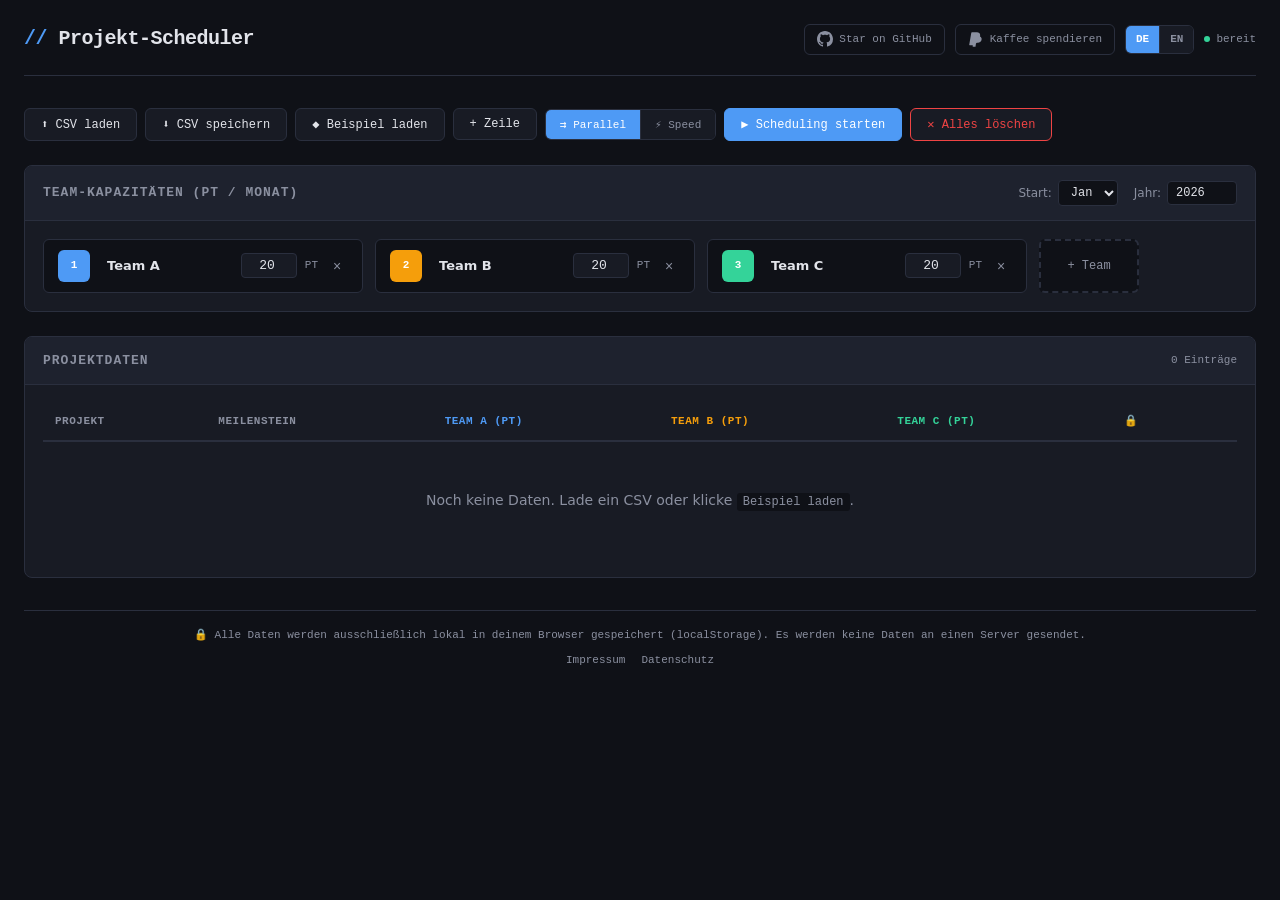
==== commit 29438224: "Update index.html" ====
--- a/index.html
+++ b/index.html
@@ -18,7 +18,6 @@
   body { font-family:var(--sans); background:var(--bg); color:var(--text); min-height:100vh; line-height:1.5; }
   .app { max-width:1440px; margin:0 auto; padding:24px; }
 
-  /* Header */
   header { display:flex; align-items:center; justify-content:space-between; margin-bottom:32px; padding-bottom:20px; border-bottom:1px solid var(--border); flex-wrap:wrap; gap:12px; }
   header h1 { font-family:var(--mono); font-size:20px; font-weight:700; letter-spacing:-0.5px; }
   header h1 span { color:var(--accent); }
@@ -29,34 +28,35 @@
   .header-link { font-family:var(--mono); font-size:11px; color:var(--text2); text-decoration:none; display:flex; align-items:center; gap:6px; padding:6px 12px; border:1px solid var(--border); border-radius:var(--radius); transition:all .2s; }
   .header-link:hover { color:var(--text); border-color:var(--text2); background:var(--bg3); }
   .header-link.paypal-link:hover { color:#0070ba; border-color:#0070ba; }
-
   .lang-toggle { font-family:var(--mono); font-size:11px; font-weight:600; display:flex; border:1px solid var(--border); border-radius:var(--radius); overflow:hidden; }
   .lang-toggle button { padding:5px 10px; border:none; background:var(--bg2); color:var(--text2); cursor:pointer; font:inherit; transition:all .15s; }
   .lang-toggle button:not(:last-child) { border-right:1px solid var(--border); }
   .lang-toggle button.active { background:var(--accent); color:#fff; }
   .lang-toggle button:hover:not(.active) { color:var(--text); background:var(--bg3); }
 
-  /* Toolbar */
-  .toolbar { display:flex; gap:8px; flex-wrap:wrap; margin-bottom:24px; }
+  .toolbar { display:flex; gap:8px; flex-wrap:wrap; margin-bottom:24px; align-items:center; }
   .btn { font-family:var(--mono); font-size:12px; font-weight:500; padding:8px 16px; border:1px solid var(--border); border-radius:var(--radius); background:var(--bg2); color:var(--text); cursor:pointer; transition:all .15s; display:flex; align-items:center; gap:6px; white-space:nowrap; }
   .btn:hover { border-color:var(--accent); color:var(--accent); }
   .btn.primary { background:var(--accent); border-color:var(--accent); color:#fff; }
   .btn.primary:hover { background:var(--accent2); }
   .btn.danger { border-color:var(--red); color:var(--red); }
   .btn.danger:hover { background:var(--red); color:#fff; }
-  .btn.small { padding:4px 10px; font-size:11px; }
-
-  /* Panels */
+
+  .strategy-toggle { display:flex; gap:0; border:1px solid var(--border); border-radius:var(--radius); overflow:hidden; }
+  .strategy-toggle .btn { border:none; border-radius:0; margin:0; font-size:11px; padding:8px 14px; color:var(--text2); }
+  .strategy-toggle .btn:not(:last-child) { border-right:1px solid var(--border); }
+  .strategy-toggle .btn:hover { color:var(--text); background:var(--bg3); border-color:transparent; }
+  .strategy-toggle .btn.active { background:var(--accent); color:#fff; }
+
   .panels { display:grid; grid-template-columns:1fr; gap:24px; }
   .panel { background:var(--bg2); border:1px solid var(--border); border-radius:8px; overflow:hidden; }
   .panel-header { display:flex; align-items:center; justify-content:space-between; padding:14px 18px; border-bottom:1px solid var(--border); background:var(--bg3); flex-wrap:wrap; gap:8px; }
   .panel-header h2 { font-family:var(--mono); font-size:13px; font-weight:600; text-transform:uppercase; letter-spacing:1px; color:var(--text2); }
   .panel-body { padding:18px; }
 
-  /* Capacity */
   .capacity-grid { display:flex; flex-wrap:wrap; gap:12px; align-items:stretch; }
-  .cap-card { display:flex; align-items:center; gap:8px; padding:10px 14px; background:var(--bg); border:1px solid var(--border); border-radius:var(--radius); min-width:240px; flex:0 1 320px; position:relative; }
-  .cap-badge { font-family:var(--mono); font-size:11px; font-weight:700; width:32px; height:32px; border-radius:6px; display:flex; align-items:center; justify-content:center; color:#fff; flex-shrink:0; cursor:pointer; position:relative; }
+  .cap-card { display:flex; align-items:center; gap:8px; padding:10px 14px; background:var(--bg); border:1px solid var(--border); border-radius:var(--radius); flex:0 1 320px; position:relative; min-width:240px; }
+  .cap-badge { font-family:var(--mono); font-size:11px; font-weight:700; width:32px; height:32px; border-radius:6px; display:flex; align-items:center; justify-content:center; color:#fff; flex-shrink:0; cursor:pointer; }
   .cap-name-input { flex:1; font-family:var(--sans); font-size:13px; font-weight:600; padding:4px 8px; border:1px solid transparent; border-radius:4px; background:transparent; color:var(--text); min-width:0; }
   .cap-name-input:focus { outline:none; border-color:var(--accent); background:var(--bg); }
   .cap-num-input { width:56px; font-family:var(--mono); font-size:13px; padding:4px 6px; border:1px solid var(--border); border-radius:4px; background:var(--bg2); color:var(--text); text-align:right; }
@@ -67,39 +67,41 @@
   .cap-add { display:flex; align-items:center; justify-content:center; min-width:100px; flex:0 0 auto; padding:10px 20px; background:var(--bg); border:2px dashed var(--border); border-radius:var(--radius); cursor:pointer; font-family:var(--mono); font-size:12px; color:var(--text2); transition:all .15s; }
   .cap-add:hover { border-color:var(--accent); color:var(--accent); }
 
-  /* Settings row */
   .settings-row { display:flex; align-items:center; gap:16px; flex-wrap:wrap; }
   .settings-row label { font-size:12px; color:var(--text2); display:flex; align-items:center; gap:6px; }
   .settings-row select, .settings-row input[type="number"] { font-family:var(--mono); font-size:12px; padding:4px 8px; border:1px solid var(--border); border-radius:4px; background:var(--bg); color:var(--text); }
   .settings-row select:focus, .settings-row input:focus { outline:none; border-color:var(--accent); }
 
-  /* Table */
   .table-wrap { overflow-x:auto; margin:0 -18px; padding:0 18px; }
   table { width:100%; border-collapse:collapse; font-size:13px; }
   thead th { font-family:var(--mono); font-size:11px; font-weight:600; text-transform:uppercase; letter-spacing:.5px; color:var(--text2); text-align:left; padding:10px 12px; border-bottom:2px solid var(--border); white-space:nowrap; position:sticky; top:0; background:var(--bg2); }
   tbody td { padding:8px 12px; border-bottom:1px solid var(--border); vertical-align:middle; }
   tbody tr:hover { background:var(--bg3); }
-  td input, td select { font-family:var(--mono); font-size:13px; padding:4px 8px; border:1px solid transparent; border-radius:4px; background:transparent; color:var(--text); width:100%; }
+  td input { font-family:var(--mono); font-size:13px; padding:4px 8px; border:1px solid transparent; border-radius:4px; background:transparent; color:var(--text); width:100%; }
   td input:hover { border-color:var(--border); }
   td input:focus { outline:none; border-color:var(--accent); background:var(--bg); }
   td input[type="number"] { width:70px; text-align:right; }
   .row-del { width:28px; height:28px; border:none; background:none; color:var(--text2); cursor:pointer; border-radius:4px; font-size:16px; display:flex; align-items:center; justify-content:center; }
   .row-del:hover { background:var(--red); color:#fff; }
 
-  /* Gantt */
+  .ms-lock { width:28px; height:28px; border:none; background:none; cursor:pointer; border-radius:4px; font-size:14px; display:flex; align-items:center; justify-content:center; transition:all .15s; }
+  .ms-lock.locked { color:var(--orange); }
+  .ms-lock.unlocked { color:var(--green); }
+  .ms-lock:hover { background:var(--bg3); }
+  .ms-lock.first { color:var(--border); cursor:default; }
+
   .gantt-container { overflow-x:auto; padding-bottom:12px; }
   .gantt { min-width:800px; }
   .gantt-header { display:flex; border-bottom:2px solid var(--border); margin-left:220px; }
   .gantt-month { flex:0 0 80px; font-family:var(--mono); font-size:11px; font-weight:600; color:var(--text2); text-align:center; padding:8px 0; border-left:1px solid var(--border); }
   .gantt-row { display:flex; align-items:center; min-height:36px; border-bottom:1px solid var(--border); }
   .gantt-label { flex:0 0 220px; font-size:12px; padding:4px 12px; display:flex; align-items:center; gap:8px; white-space:nowrap; overflow:hidden; text-overflow:ellipsis; }
-  .gantt-label .proj-tag { font-family:var(--mono); font-size:10px; font-weight:700; padding:2px 6px; border-radius:3px; background:var(--bg3); color:var(--text2); border:1px solid var(--border); }
-  .gantt-bars { flex:1; display:flex; min-height:28px; }
-  .gantt-cell { flex:0 0 80px; border-left:1px solid var(--border); position:relative; min-height:28px; }
-  .gantt-bar { position:absolute; top:4px; height:20px; border-radius:3px; display:flex; align-items:center; justify-content:center; font-family:var(--mono); font-size:10px; font-weight:600; color:#fff; z-index:2; min-width:24px; box-shadow:0 1px 3px rgba(0,0,0,.3); left:4px; right:4px; }
-
-  /* Capacity overview */
-  .capacity-overview { margin-top:24px; }
+  .gantt-label .proj-tag { font-family:var(--mono); font-size:10px; font-weight:700; padding:2px 6px; border-radius:3px; background:var(--bg3); color:var(--text2); border:1px solid var(--border); flex-shrink:0; }
+  .gantt-bars { flex:1; display:flex; min-height:28px; position:relative; }
+  .gantt-cell { flex:0 0 80px; border-left:1px solid var(--border); min-height:28px; }
+  .gantt-bar { position:absolute; top:4px; height:20px; border-radius:3px; display:flex; align-items:center; justify-content:center; font-family:var(--mono); font-size:10px; font-weight:600; color:#fff; z-index:2; box-shadow:0 1px 3px rgba(0,0,0,.3); overflow:hidden; text-overflow:ellipsis; white-space:nowrap; padding:0 6px; }
+
+  .capacity-overview { margin-top:24px; min-width:800px; }
   .cap-row { display:flex; align-items:center; margin-bottom:6px; }
   .cap-row-label { flex:0 0 220px; font-family:var(--mono); font-size:11px; font-weight:600; padding:0 12px; display:flex; align-items:center; gap:6px; }
   .cap-cells { display:flex; flex:1; }
@@ -107,17 +109,16 @@
   .cap-fill { height:100%; border-radius:2px; transition:width .3s; position:relative; }
   .cap-pct { font-family:var(--mono); font-size:9px; font-weight:600; color:#fff; position:absolute; right:4px; top:50%; transform:translateY(-50%); text-shadow:0 1px 2px rgba(0,0,0,.5); }
 
-  /* Warnings */
   .warning-list { list-style:none; padding:0; }
   .warning-list li { font-size:12px; padding:6px 10px; margin-bottom:4px; border-radius:4px; display:flex; align-items:center; gap:8px; }
   .warning-list li.over { background:rgba(239,68,68,.1); border:1px solid rgba(239,68,68,.3); color:var(--red); }
   .warning-list li.ok { background:rgba(52,211,153,.1); border:1px solid rgba(52,211,153,.3); color:var(--green); }
+  .warning-list li.info { background:rgba(78,154,245,.1); border:1px solid rgba(78,154,245,.3); color:var(--accent); }
 
   .empty-state { text-align:center; padding:48px 24px; color:var(--text2); font-size:14px; }
   .empty-state code { font-family:var(--mono); background:var(--bg); padding:2px 6px; border-radius:3px; font-size:12px; }
 
   input[type="file"] { display:none; }
-
   .toast { position:fixed; bottom:24px; right:24px; background:var(--bg3); border:1px solid var(--border); padding:10px 18px; border-radius:var(--radius); font-family:var(--mono); font-size:12px; color:var(--green); opacity:0; transform:translateY(10px); transition:all .3s; z-index:100; pointer-events:none; }
   .toast.show { opacity:1; transform:translateY(0); }
 
@@ -126,7 +127,6 @@
   .footer-links a { color:var(--text2); text-decoration:none; font-family:var(--mono); font-size:11px; cursor:pointer; transition:color .15s; }
   .footer-links a:hover { color:var(--accent); }
 
-  /* Legal Modal */
   .modal-overlay { display:none; position:fixed; inset:0; background:rgba(0,0,0,.6); z-index:200; align-items:center; justify-content:center; backdrop-filter:blur(4px); }
   .modal-overlay.open { display:flex; }
   .modal { background:var(--bg2); border:1px solid var(--border); border-radius:10px; max-width:680px; width:90vw; max-height:80vh; overflow-y:auto; padding:32px; position:relative; }
@@ -160,9 +160,7 @@
           <label><span id="lblYear"></span><input type="number" id="startYear" value="2026" style="width:70px"></label>
         </div>
       </div>
-      <div class="panel-body">
-        <div class="capacity-grid" id="capacityGrid"></div>
-      </div>
+      <div class="panel-body"><div class="capacity-grid" id="capacityGrid"></div></div>
     </div>
     <div class="panel">
       <div class="panel-header">
@@ -182,8 +180,7 @@
         <span style="font-size:11px;color:var(--text2);font-family:var(--mono)" id="schedInfo"></span>
       </div>
       <div class="panel-body">
-        <div class="gantt-container"><div class="gantt" id="ganttChart"></div></div>
-        <div class="capacity-overview" id="capOverview"></div>
+        <div class="gantt-container"><div class="gantt" id="ganttChart"></div><div class="capacity-overview" id="capOverview"></div></div>
       </div>
     </div>
     <div class="panel" id="warnPanel" style="display:none">
@@ -194,12 +191,9 @@
   <footer id="appFooter"></footer>
 </div>
 
-<!-- Impressum Modal -->
 <div class="modal-overlay" id="modalImpressum" onclick="if(event.target===this)closeModal('modalImpressum')">
   <div class="modal" id="modalImpressumContent"></div>
 </div>
-
-<!-- Datenschutz Modal -->
 <div class="modal-overlay" id="modalDatenschutz" onclick="if(event.target===this)closeModal('modalDatenschutz')">
   <div class="modal" id="modalDatenschutzContent"></div>
 </div>
@@ -209,13 +203,12 @@
 
 <script>
 // ═══════════════════════════════════════════════════════
-//  Color Palette for Teams
-// ═══════════════════════════════════════════════════════
-const PALETTE = [
-  '#4e9af5','#f59e0b','#34d399','#a78bfa','#f472b6',
-  '#22d3ee','#f97316','#6366f1','#e879f9','#84cc16',
-  '#fb923c','#2dd4bf','#f43f5e','#818cf8','#fbbf24'
-];
+//  Palette & Icons
+// ═══════════════════════════════════════════════════════
+const PALETTE = ['#4e9af5','#f59e0b','#34d399','#a78bfa','#f472b6','#22d3ee','#f97316','#6366f1','#e879f9','#84cc16','#fb923c','#2dd4bf','#f43f5e','#818cf8','#fbbf24'];
+const GANTT_COLORS = ['#4e9af5','#f59e0b','#34d399','#a78bfa','#f472b6','#22d3ee','#f97316','#6366f1'];
+const GH='<svg width="16" height="16" viewBox="0 0 16 16" fill="currentColor"><path d="M8 0C3.58 0 0 3.58 0 8c0 3.54 2.29 6.53 5.47 7.59.4.07.55-.17.55-.38 0-.19-.01-.82-.01-1.49-2.01.37-2.53-.49-2.69-.94-.09-.23-.48-.94-.82-1.13-.28-.15-.68-.52-.01-.53.63-.01 1.08.58 1.23.82.72 1.21 1.87.87 2.33.66.07-.52.28-.87.51-1.07-1.78-.2-3.64-.89-3.64-3.95 0-.87.31-1.59.82-2.15-.08-.2-.36-1.02.08-2.12 0 0 .67-.21 2.2.82.64-.18 1.32-.27 2-.27.68 0 1.36.09 2 .27 1.53-1.04 2.2-.82 2.2-.82.44 1.1.16 1.92.08 2.12.51.56.82 1.27.82 2.15 0 3.07-1.87 3.75-3.65 3.95.29.25.54.73.54 1.48 0 1.07-.01 1.93-.01 2.2 0 .21.15.46.55.38A8.013 8.013 0 0016 8c0-4.42-3.58-8-8-8z"/></svg>';
+const PP='<svg width="16" height="16" viewBox="0 0 24 24" fill="currentColor"><path d="M7.076 21.337H2.47a.641.641 0 0 1-.633-.74L4.944 2.56A.859.859 0 0 1 5.79 1.84h5.943c2.604 0 4.473.53 5.467 1.624.468.515.756 1.058.907 1.707.159.681.164 1.497.01 2.494l-.013.083v.73l.57.326a3.4 3.4 0 0 1 1.024.852c.308.39.522.862.636 1.397.118.554.118 1.204-.005 1.929-.14.836-.403 1.563-.787 2.16a4.55 4.55 0 0 1-1.325 1.403c-.521.353-1.14.614-1.842.774a9.226 9.226 0 0 1-2.27.263h-.539a1.63 1.63 0 0 0-1.611 1.376l-.04.219-.682 4.321-.03.156a.158.158 0 0 1-.158.135H7.076z"/></svg>';
 
 // ═══════════════════════════════════════════════════════
 //  i18n
@@ -230,6 +223,13 @@
     btnLoadCSV:'⬆ CSV laden', btnSaveCSV:'⬇ CSV speichern',
     btnExample:'◆ Beispiel laden', btnAddRow:'+ Zeile',
     btnSchedule:'▶ Scheduling starten', btnClear:'✕ Alles löschen',
+    stratParallel:'⇉ Parallel', stratSpeed:'⚡ Speed',
+    stratParallelTip:'Alle Projekte gleichzeitig — freie Kapazität wird verteilt',
+    stratSpeedTip:'Höchste Prio zuerst komplett abarbeiten',
+    lblOverlap:'Meilenstein-Überlappung',
+    overlapTip:'Wenn aktiv: Team kann nächsten Meilenstein starten sobald es selbst fertig ist, auch wenn andere Teams noch am vorherigen arbeiten',
+    thWait:'Wartet',
+    waitTip:'🔒 = Meilenstein wartet bis vorheriger komplett fertig ist',
     panelCapacity:'Team-Kapazitäten (PT / Monat)',
     panelData:'Projektdaten', panelGantt:'Zeitplan (Gantt)', panelAnalysis:'Analyse',
     lblStart:'Start:', lblYear:'Jahr:',
@@ -238,10 +238,11 @@
     addTeam:'+ Team',
     entries: n => `${n} Einträge`,
     emptyState:'Noch keine Daten. Lade ein CSV oder klicke <code>Beispiel laden</code>.',
-    schedInfo:(m,p) => `${m} Monate · ${p} Projekte`,
+    schedInfo:(m,p,s) => `${m} Monate · ${p} Projekte · ${s==='parallel'?'⇉ Parallel':'⚡ Speed'}`,
     capUtilTitle:'Kapazitätsauslastung',
     warnOver:(name,lbl,used,cap,pct) => `⚠ ${name} in ${lbl}: ${used} PT geplant, nur ${cap} PT verfügbar (${pct}%)`,
     warnOk:'✓ Alle Teams innerhalb der Kapazitätsgrenzen',
+    warnFinish:(proj,m) => `✓ ${proj} fertig in ${m}`,
     toastCSVLoaded: n => `CSV geladen — ${n} Zeilen`,
     toastCSVExported:'CSV exportiert', toastNoData:'Keine Daten vorhanden',
     toastNoExport:'Keine Daten zum Exportieren',
@@ -250,9 +251,8 @@
     toastMinTeam:'Mindestens ein Team erforderlich',
     disclaimer:'🔒 Alle Daten werden ausschließlich lokal in deinem Browser gespeichert (localStorage). Es werden keine Daten an einen Server gesendet.',
     csvProject:'Projekt', csvMilestone:'Meilenstein', csvPlannedMonth:'Geplanter Monat',
-    exTeams:[
-      {name:'Entwicklung',cap:20}, {name:'Design',cap:20}, {name:'QA/Test',cap:20}
-    ],
+    csvStart:'Start', csvEnd:'Ende',
+    exTeams:[{name:'Entwicklung',cap:20},{name:'Design',cap:20},{name:'QA/Test',cap:20}],
     footerImpressum:'Impressum', footerDatenschutz:'Datenschutz',
   },
   en: {
@@ -264,6 +264,13 @@
     btnLoadCSV:'⬆ Load CSV', btnSaveCSV:'⬇ Save CSV',
     btnExample:'◆ Load example', btnAddRow:'+ Row',
     btnSchedule:'▶ Run scheduler', btnClear:'✕ Clear all',
+    stratParallel:'⇉ Parallel', stratSpeed:'⚡ Speed',
+    stratParallelTip:'All projects simultaneously — free capacity is distributed',
+    stratSpeedTip:'Highest priority project completed first',
+    lblOverlap:'Milestone overlap',
+    overlapTip:'When active: a team can start the next milestone once it finishes, even if other teams are still working on the previous one',
+    thWait:'Waits',
+    waitTip:'🔒 = Milestone waits until the previous one is fully complete',
     panelCapacity:'Team Capacities (PD / month)',
     panelData:'Project Data', panelGantt:'Schedule (Gantt)', panelAnalysis:'Analysis',
     lblStart:'Start:', lblYear:'Year:',
@@ -272,10 +279,11 @@
     addTeam:'+ Team',
     entries: n => `${n} entries`,
     emptyState:'No data yet. Load a CSV or click <code>Load example</code>.',
-    schedInfo:(m,p) => `${m} months · ${p} projects`,
+    schedInfo:(m,p,s) => `${m} months · ${p} projects · ${s==='parallel'?'⇉ Parallel':'⚡ Speed'}`,
     capUtilTitle:'Capacity Utilization',
     warnOver:(name,lbl,used,cap,pct) => `⚠ ${name} in ${lbl}: ${used} PD planned, only ${cap} PD available (${pct}%)`,
     warnOk:'✓ All teams within capacity limits',
+    warnFinish:(proj,m) => `✓ ${proj} finished in ${m}`,
     toastCSVLoaded: n => `CSV loaded — ${n} rows`,
     toastCSVExported:'CSV exported', toastNoData:'No data available',
     toastNoExport:'No data to export',
@@ -284,95 +292,28 @@
     toastMinTeam:'At least one team required',
     disclaimer:'🔒 All data is stored exclusively in your browser\'s local storage. No data is ever sent to a server.',
     csvProject:'Project', csvMilestone:'Milestone', csvPlannedMonth:'Planned Month',
-    exTeams:[
-      {name:'Development',cap:20}, {name:'Design',cap:20}, {name:'QA/Testing',cap:20}
-    ],
+    csvStart:'Start', csvEnd:'End',
+    exTeams:[{name:'Development',cap:20},{name:'Design',cap:20},{name:'QA/Testing',cap:20}],
     footerImpressum:'Legal Notice', footerDatenschutz:'Privacy Policy',
   }
 };
 
 // ═══════════════════════════════════════════════════════
-//  Legal Page Content (HTML)
+//  Legal Content
 // ═══════════════════════════════════════════════════════
 const legalContent = {
   impressum: {
-    de: `
-      <h2>Impressum</h2>
-      <h3>Angaben gemäß § 5 DDG</h3>
-      <div class="placeholder">⚠ HIER DEINE DATEN EINTRAGEN:<br>Vor- und Nachname<br>Straße Hausnummer<br>PLZ Ort<br>Deutschland</div>
-      <h3>Kontakt</h3>
-      <div class="placeholder">⚠ E-Mail: deine@email.de</div>
-      <h3>Verantwortlich für den Inhalt nach § 18 Abs. 2 MStV</h3>
-      <div class="placeholder">⚠ Vor- und Nachname<br>Adresse wie oben</div>
-      <h3>Haftung für Inhalte</h3>
-      <p>Als Diensteanbieter sind wir gemäß § 7 Abs.1 DDG für eigene Inhalte auf diesen Seiten nach den allgemeinen Gesetzen verantwortlich. Nach §§ 8 bis 10 DDG sind wir als Diensteanbieter jedoch nicht unter Verpflichtung, übermittelte oder gespeicherte fremde Informationen zu überwachen. Verpflichtungen zur Entfernung oder Sperrung der Nutzung von Informationen nach den allgemeinen Gesetzen bleiben hiervon unberührt.</p>
-      <h3>Haftung für Links</h3>
-      <p>Unser Angebot enthält Links zu externen Websites Dritter, auf deren Inhalte wir keinen Einfluss haben. Deshalb können wir für diese fremden Inhalte auch keine Gewähr übernehmen. Für die Inhalte der verlinkten Seiten ist stets der jeweilige Anbieter verantwortlich.</p>
-    `,
-    en: `
-      <h2>Legal Notice (Impressum)</h2>
-      <h3>Information according to § 5 DDG (German Digital Services Act)</h3>
-      <div class="placeholder">⚠ INSERT YOUR DETAILS HERE:<br>First and Last Name<br>Street and Number<br>ZIP City<br>Country</div>
-      <h3>Contact</h3>
-      <div class="placeholder">⚠ Email: your@email.com</div>
-      <h3>Responsible for content according to § 18 Abs. 2 MStV</h3>
-      <div class="placeholder">⚠ First and Last Name<br>Address as above</div>
-      <h3>Liability for Content</h3>
-      <p>As a service provider, we are responsible for our own content on these pages in accordance with general legislation pursuant to § 7 (1) DDG. However, according to §§ 8 to 10 DDG, we are not obligated to monitor transmitted or stored third-party information.</p>
-      <h3>Liability for Links</h3>
-      <p>Our site contains links to external websites of third parties over whose content we have no influence. Therefore, we cannot assume any liability for this external content.</p>
-    `
+    de: `<h2>Impressum</h2><h3>Angaben gemäß § 5 DDG</h3><div class="placeholder">⚠ HIER DEINE DATEN EINTRAGEN:<br>Vor- und Nachname<br>Straße Hausnummer<br>PLZ Ort<br>Deutschland</div><h3>Kontakt</h3><div class="placeholder">⚠ E-Mail: deine@email.de</div><h3>Verantwortlich für den Inhalt nach § 18 Abs. 2 MStV</h3><div class="placeholder">⚠ Vor- und Nachname<br>Adresse wie oben</div><h3>Haftung für Inhalte</h3><p>Als Diensteanbieter sind wir gemäß § 7 Abs.1 DDG für eigene Inhalte auf diesen Seiten nach den allgemeinen Gesetzen verantwortlich.</p><h3>Haftung für Links</h3><p>Unser Angebot enthält Links zu externen Websites Dritter, auf deren Inhalte wir keinen Einfluss haben.</p>`,
+    en: `<h2>Legal Notice (Impressum)</h2><h3>Information according to § 5 DDG</h3><div class="placeholder">⚠ INSERT YOUR DETAILS HERE:<br>First and Last Name<br>Street and Number<br>ZIP City<br>Country</div><h3>Contact</h3><div class="placeholder">⚠ Email: your@email.com</div><h3>Responsible for content according to § 18 Abs. 2 MStV</h3><div class="placeholder">⚠ First and Last Name<br>Address as above</div><h3>Liability for Content</h3><p>As a service provider, we are responsible for our own content on these pages in accordance with general legislation pursuant to § 7 (1) DDG.</p><h3>Liability for Links</h3><p>Our site contains links to external websites of third parties over whose content we have no influence.</p>`
   },
   datenschutz: {
-    de: `
-      <h2>Datenschutzerklärung</h2>
-      <h3>1. Verantwortlicher</h3>
-      <div class="placeholder">⚠ HIER DEINE DATEN EINTRAGEN:<br>Vor- und Nachname<br>Adresse<br>E-Mail: deine@email.de</div>
-
-      <h3>2. Hosting</h3>
-      <p>Diese Website wird über <strong>GitHub Pages</strong> gehostet von GitHub Inc., 88 Colin P Kelly Jr St, San Francisco, CA 94107, USA.</p>
-      <p>Beim Besuch dieser Website erfasst GitHub automatisch technische Daten in Server-Logfiles (u.a. IP-Adresse, Browsertyp, Zeitpunkt des Zugriffs). Dies ist erforderlich, um die Website anzuzeigen und die Stabilität und Sicherheit zu gewährleisten. Rechtsgrundlage ist Art. 6 Abs. 1 S. 1 lit. f DSGVO (berechtigtes Interesse). Wir haben auf diese Daten keinen direkten Zugriff. Es erfolgt kein Tracking durch uns.</p>
-      <p>Da GitHub in den USA ansässig ist, erfolgt eine Übermittlung in ein Drittland. GitHub hat sich den EU-Standardvertragsklauseln verpflichtet. Weitere Informationen: <a href="https://docs.github.com/en/site-policy/privacy-policies/github-general-privacy-statement" target="_blank">GitHub Privacy Statement</a></p>
-
-      <h3>3. Lokale Datenspeicherung (localStorage)</h3>
-      <p>Diese Anwendung speichert alle von Ihnen eingegebenen Daten (Projekte, Meilensteine, Team-Konfigurationen) ausschließlich <strong>lokal in Ihrem Browser</strong> über die localStorage-API. Es werden <strong>keine Daten an uns oder Dritte übermittelt</strong>. Die Daten verbleiben vollständig auf Ihrem Gerät und können jederzeit über die Browser-Einstellungen oder die „Alles löschen"-Funktion der App entfernt werden.</p>
-
-      <h3>4. Keine Cookies</h3>
-      <p>Diese Website verwendet keine Cookies.</p>
-
-      <h3>5. Keine externen Ressourcen</h3>
-      <p>Diese Website lädt keine externen Schriftarten, Skripte, Tracking-Pixel oder sonstige Ressourcen von Drittanbietern. Die Anwendung ist vollständig in einer einzigen HTML-Datei enthalten.</p>
-
-      <h3>6. Ihre Rechte</h3>
-      <p>Sie haben gemäß DSGVO das Recht auf Auskunft (Art. 15), Berichtigung (Art. 16), Löschung (Art. 17), Einschränkung der Verarbeitung (Art. 18), Datenübertragbarkeit (Art. 20) und Widerspruch (Art. 21). Da wir selbst keine personenbezogenen Daten verarbeiten, beziehen sich diese Rechte bezüglich des Hostings auf GitHub. Sie haben zudem das Recht, sich bei einer Datenschutz-Aufsichtsbehörde zu beschweren (Art. 77 DSGVO).</p>
-    `,
-    en: `
-      <h2>Privacy Policy</h2>
-      <h3>1. Data Controller</h3>
-      <div class="placeholder">⚠ INSERT YOUR DETAILS HERE:<br>First and Last Name<br>Address<br>Email: your@email.com</div>
-
-      <h3>2. Hosting</h3>
-      <p>This website is hosted via <strong>GitHub Pages</strong> by GitHub Inc., 88 Colin P Kelly Jr St, San Francisco, CA 94107, USA.</p>
-      <p>When visiting this website, GitHub automatically collects technical data in server log files (including IP address, browser type, time of access). This is necessary to display the website and ensure stability and security. Legal basis: Art. 6(1)(f) GDPR (legitimate interest). We have no direct access to this data. No tracking is performed by us.</p>
-      <p>As GitHub is based in the USA, data is transferred to a third country. GitHub has committed to EU Standard Contractual Clauses. More information: <a href="https://docs.github.com/en/site-policy/privacy-policies/github-general-privacy-statement" target="_blank">GitHub Privacy Statement</a></p>
-
-      <h3>3. Local Data Storage (localStorage)</h3>
-      <p>This application stores all data you enter (projects, milestones, team configurations) <strong>exclusively in your browser</strong> via the localStorage API. <strong>No data is transmitted to us or any third party.</strong> Data remains entirely on your device and can be deleted at any time via browser settings or the app's "Clear all" function.</p>
-
-      <h3>4. No Cookies</h3>
-      <p>This website does not use any cookies.</p>
-
-      <h3>5. No External Resources</h3>
-      <p>This website does not load any external fonts, scripts, tracking pixels, or other third-party resources. The application is entirely self-contained in a single HTML file.</p>
-
-      <h3>6. Your Rights</h3>
-      <p>Under GDPR, you have the right to access (Art. 15), rectification (Art. 16), erasure (Art. 17), restriction of processing (Art. 18), data portability (Art. 20), and objection (Art. 21). Since we do not process personal data ourselves, these rights regarding hosting relate to GitHub. You also have the right to lodge a complaint with a data protection supervisory authority (Art. 77 GDPR).</p>
-    `
+    de: `<h2>Datenschutzerklärung</h2><h3>1. Verantwortlicher</h3><div class="placeholder">⚠ HIER DEINE DATEN EINTRAGEN</div><h3>2. Hosting</h3><p>Diese Website wird über <strong>GitHub Pages</strong> gehostet (GitHub Inc., USA). Beim Besuch erfasst GitHub technische Daten in Server-Logfiles (u.a. IP-Adresse). Rechtsgrundlage: Art. 6 Abs. 1 lit. f DSGVO. <a href="https://docs.github.com/en/site-policy/privacy-policies/github-general-privacy-statement" target="_blank">GitHub Privacy Statement</a></p><h3>3. Lokale Datenspeicherung</h3><p>Alle Daten werden ausschließlich <strong>lokal in Ihrem Browser</strong> (localStorage) gespeichert. <strong>Keine Daten werden an uns oder Dritte übermittelt.</strong></p><h3>4. Keine Cookies</h3><p>Diese Website verwendet keine Cookies.</p><h3>5. Keine externen Ressourcen</h3><p>Diese Website lädt keine externen Schriftarten, Skripte oder Tracking-Pixel.</p><h3>6. Ihre Rechte</h3><p>Auskunft (Art. 15), Berichtigung (Art. 16), Löschung (Art. 17), Einschränkung (Art. 18), Datenübertragbarkeit (Art. 20), Widerspruch (Art. 21), Beschwerde bei Aufsichtsbehörde (Art. 77 DSGVO).</p>`,
+    en: `<h2>Privacy Policy</h2><h3>1. Data Controller</h3><div class="placeholder">⚠ INSERT YOUR DETAILS HERE</div><h3>2. Hosting</h3><p>Hosted via <strong>GitHub Pages</strong> (GitHub Inc., USA). GitHub collects technical data in server logs (incl. IP address). Legal basis: Art. 6(1)(f) GDPR. <a href="https://docs.github.com/en/site-policy/privacy-policies/github-general-privacy-statement" target="_blank">GitHub Privacy Statement</a></p><h3>3. Local Data Storage</h3><p>All data is stored <strong>exclusively in your browser</strong> (localStorage). <strong>No data is transmitted to us or third parties.</strong></p><h3>4. No Cookies</h3><p>This website does not use cookies.</p><h3>5. No External Resources</h3><p>No external fonts, scripts, or tracking pixels are loaded.</p><h3>6. Your Rights</h3><p>Access (Art. 15), rectification (Art. 16), erasure (Art. 17), restriction (Art. 18), portability (Art. 20), objection (Art. 21), complaint to supervisory authority (Art. 77 GDPR).</p>`
   }
 };
 
 // ═══════════════════════════════════════════════════════
-//  State  — teams are now dynamic!
+//  State
 // ═══════════════════════════════════════════════════════
 let _nextId = 4;
 function newId() {
@@ -382,17 +323,18 @@
 }
 
 let state = {
-  // Each team: { id, name, capacity, color }
   teams: [
     { id:'t1', name:'Team A', capacity:20, color:PALETTE[0] },
     { id:'t2', name:'Team B', capacity:20, color:PALETTE[1] },
     { id:'t3', name:'Team C', capacity:20, color:PALETTE[2] },
   ],
-  // Each row: { project, milestone, efforts: { t1:10, t2:5, ... } }
   rows: [],
   startMonth: 0,
   startYear: 2026,
-  schedule: null,
+  strategy: 'parallel',
+  msStart: null,
+  msEnd: null,
+  usedCapacity: null,
   lang: 'de',
   _nextId: 4
 };
@@ -413,7 +355,7 @@
     const dot = document.getElementById('saveDot');
     const st  = document.getElementById('saveStatus');
     dot.classList.add('saving'); st.textContent = L('saving');
-    localStorage.setItem('scheduler_v2', JSON.stringify(state));
+    localStorage.setItem('scheduler_v3', JSON.stringify(state));
     setTimeout(() => {
       dot.classList.remove('saving');
       st.textContent = L('saved')+' '+new Date().toLocaleTimeString(state.lang==='de'?'de-DE':'en-US');
@@ -424,13 +366,8 @@
 function loadState() {
   if (!storageOk) return false;
   try {
-    const d = localStorage.getItem('scheduler_v2');
-    if (d) {
-      const loaded = JSON.parse(d);
-      state = { ...state, ...loaded };
-      _nextId = state._nextId || 4;
-      return true;
-    }
+    const d = localStorage.getItem('scheduler_v3');
+    if (d) { state = { ...state, ...JSON.parse(d) }; _nextId = state._nextId || 4; return true; }
   } catch(e) {}
   return false;
 }
@@ -442,27 +379,34 @@
 // ═══════════════════════════════════════════════════════
 function addTeam() {
   const id = newId();
-  const colorIdx = state.teams.length % PALETTE.length;
-  state.teams.push({ id, name: 'Team ' + state.teams.length, capacity: 20, color: PALETTE[colorIdx] });
-  // Add zero effort for this team to all existing rows
+  state.teams.push({ id, name:'Team '+state.teams.length, capacity:20, color:PALETTE[state.teams.length%PALETTE.length] });
   state.rows.forEach(r => { r.efforts[id] = 0; });
-  state.schedule = null;
-  renderCapacity();
-  renderTableHeaders();
-  renderTable();
-  hideSchedule();
+  state.msStart = null;
+  renderCapacity(); renderTableHeaders(); renderTable(); hideSchedule();
 }
 
 function removeTeam(id) {
   if (state.teams.length <= 1) { toast(L('toastMinTeam')); return; }
   state.teams = state.teams.filter(t => t.id !== id);
-  // Remove effort data from rows
   state.rows.forEach(r => { delete r.efforts[id]; });
-  state.schedule = null;
+  state.msStart = null;
+  renderCapacity(); renderTableHeaders(); renderTable(); hideSchedule();
+}
+
+function updateTeam(id, prop, val) {
+  const team = state.teams.find(t => t.id === id);
+  if (!team) return;
+  team[prop] = val;
+  renderTableHeaders();
+  if (state.msStart) renderGantt();
+}
+
+function cycleColor(id) {
+  const team = state.teams.find(t => t.id === id);
+  if (!team) return;
+  team.color = PALETTE[(PALETTE.indexOf(team.color) + 1) % PALETTE.length];
   renderCapacity();
-  renderTableHeaders();
-  renderTable();
-  hideSchedule();
+  if (state.msStart) renderGantt();
 }
 
 function hideSchedule() {
@@ -471,13 +415,7 @@
 }
 
 // ═══════════════════════════════════════════════════════
-//  SVG Icons
-// ═══════════════════════════════════════════════════════
-const GH='<svg width="16" height="16" viewBox="0 0 16 16" fill="currentColor"><path d="M8 0C3.58 0 0 3.58 0 8c0 3.54 2.29 6.53 5.47 7.59.4.07.55-.17.55-.38 0-.19-.01-.82-.01-1.49-2.01.37-2.53-.49-2.69-.94-.09-.23-.48-.94-.82-1.13-.28-.15-.68-.52-.01-.53.63-.01 1.08.58 1.23.82.72 1.21 1.87.87 2.33.66.07-.52.28-.87.51-1.07-1.78-.2-3.64-.89-3.64-3.95 0-.87.31-1.59.82-2.15-.08-.2-.36-1.02.08-2.12 0 0 .67-.21 2.2.82.64-.18 1.32-.27 2-.27.68 0 1.36.09 2 .27 1.53-1.04 2.2-.82 2.2-.82.44 1.1.16 1.92.08 2.12.51.56.82 1.27.82 2.15 0 3.07-1.87 3.75-3.65 3.95.29.25.54.73.54 1.48 0 1.07-.01 1.93-.01 2.2 0 .21.15.46.55.38A8.013 8.013 0 0016 8c0-4.42-3.58-8-8-8z"/></svg>';
-const PP='<svg width="16" height="16" viewBox="0 0 24 24" fill="currentColor"><path d="M7.076 21.337H2.47a.641.641 0 0 1-.633-.74L4.944 2.56A.859.859 0 0 1 5.79 1.84h5.943c2.604 0 4.473.53 5.467 1.624.468.515.756 1.058.907 1.707.159.681.164 1.497.01 2.494l-.013.083v.73l.57.326a3.4 3.4 0 0 1 1.024.852c.308.39.522.862.636 1.397.118.554.118 1.204-.005 1.929-.14.836-.403 1.563-.787 2.16a4.55 4.55 0 0 1-1.325 1.403c-.521.353-1.14.614-1.842.774a9.226 9.226 0 0 1-2.27.263h-.539a1.63 1.63 0 0 0-1.611 1.376l-.04.219-.682 4.321-.03.156a.158.158 0 0 1-.158.135H7.076z"/></svg>';
-
-// ═══════════════════════════════════════════════════════
-//  Render: Header + Toolbar
+//  Render: Header, Toolbar, Labels
 // ═══════════════════════════════════════════════════════
 function renderHeader() {
   document.getElementById('appHeader').innerHTML = `
@@ -502,32 +440,22 @@
       <button class="btn" onclick="exportCSV()">${L('btnSaveCSV')}</button>
       <button class="btn" onclick="loadExample()">${L('btnExample')}</button>
       <button class="btn" onclick="addRow()">${L('btnAddRow')}</button>
+      <div class="strategy-toggle">
+        <button class="btn ${state.strategy==='parallel'?'active':''}" onclick="setStrategy('parallel')" title="${L('stratParallelTip')}">${L('stratParallel')}</button>
+        <button class="btn ${state.strategy==='speed'?'active':''}" onclick="setStrategy('speed')" title="${L('stratSpeedTip')}">${L('stratSpeed')}</button>
+      </div>
       <button class="btn primary" onclick="runScheduler()">${L('btnSchedule')}</button>
       <button class="btn danger" onclick="clearAll()">${L('btnClear')}</button>
     </div>`;
 }
 
-// ═══════════════════════════════════════════════════════
-//  Language Switch
-// ═══════════════════════════════════════════════════════
-function setLang(lang) {
-  state.lang = lang;
-  document.documentElement.lang = lang;
-  document.title = L('title');
-  renderAll();
-  saveState();
-}
+function setStrategy(s) { state.strategy = s; renderToolbar(); if (state.msStart) runScheduler(); }
+function setLang(lang) { state.lang = lang; document.documentElement.lang = lang; document.title = L('title'); renderAll(); saveState(); }
 
 function renderAll() {
-  renderHeader();
-  renderToolbar();
-  renderStaticLabels();
-  renderFooter();
-  renderMonthSelector();
-  renderCapacity();
-  renderTableHeaders();
-  renderTable();
-  if (state.schedule) renderGantt();
+  renderHeader(); renderToolbar(); renderStaticLabels(); renderFooter();
+  renderMonthSelector(); renderCapacity(); renderTableHeaders(); renderTable();
+  if (state.msStart) renderGantt();
 }
 
 function renderStaticLabels() {
@@ -542,32 +470,8 @@
 function renderFooter() {
   const f = document.getElementById('appFooter');
   f.className = 'app-footer';
-  f.innerHTML = `
-    ${L('disclaimer')}
-    <div class="footer-links">
-      <a onclick="openModal('impressum')">${L('footerImpressum')}</a>
-      <a onclick="openModal('datenschutz')">${L('footerDatenschutz')}</a>
-    </div>`;
-}
-
-function openModal(type) {
-  const id = type === 'impressum' ? 'modalImpressum' : 'modalDatenschutz';
-  const contentId = id + 'Content';
-  document.getElementById(contentId).innerHTML =
-    '<button class="modal-close" onclick="closeModal(\'' + id + '\')">×</button>' +
-    legalContent[type][state.lang];
-  document.getElementById(id).classList.add('open');
-}
-
-function closeModal(id) {
-  document.getElementById(id).classList.remove('open');
-}
-
-document.addEventListener('keydown', e => {
-  if (e.key === 'Escape') {
-    document.querySelectorAll('.modal-overlay.open').forEach(m => m.classList.remove('open'));
-  }
-});
+  f.innerHTML = `${L('disclaimer')}<div class="footer-links"><a onclick="openModal('impressum')">${L('footerImpressum')}</a><a onclick="openModal('datenschutz')">${L('footerDatenschutz')}</a></div>`;
+}
 
 function renderMonthSelector() {
   const sel = document.getElementById('startMonth');
@@ -577,7 +481,7 @@
 }
 
 // ═══════════════════════════════════════════════════════
-//  Capacity UI  — dynamic teams
+//  Capacity, Table, CSV (same as before)
 // ═══════════════════════════════════════════════════════
 function renderCapacity() {
   const g = document.getElementById('capacityGrid');
@@ -586,175 +490,127 @@
     const c = document.createElement('div');
     c.className = 'cap-card';
     c.innerHTML = `
-      <div class="cap-badge" style="background:${team.color}" title="Klick für Farbe"
-           onclick="cycleColor('${team.id}')">${idx+1}</div>
-      <input type="text" class="cap-name-input" value="${esc(team.name)}"
-             oninput="updateTeam('${team.id}','name',this.value)">
-      <input type="number" class="cap-num-input" min="1" value="${team.capacity}"
-             oninput="updateTeam('${team.id}','capacity',parseInt(this.value)||1)">
+      <div class="cap-badge" style="background:${team.color}" onclick="cycleColor('${team.id}')">${idx+1}</div>
+      <input type="text" class="cap-name-input" value="${esc(team.name)}" oninput="updateTeam('${team.id}','name',this.value)">
+      <input type="number" class="cap-num-input" min="1" value="${team.capacity}" oninput="updateTeam('${team.id}','capacity',parseInt(this.value)||1)">
       <span class="cap-unit">PT</span>
-      <button class="cap-del" onclick="removeTeam('${team.id}')" title="Team entfernen">×</button>`;
+      <button class="cap-del" onclick="removeTeam('${team.id}')">×</button>`;
     g.appendChild(c);
   });
-  // Add team button
   const addBtn = document.createElement('div');
-  addBtn.className = 'cap-add';
-  addBtn.onclick = addTeam;
-  addBtn.textContent = L('addTeam');
+  addBtn.className = 'cap-add'; addBtn.onclick = addTeam; addBtn.textContent = L('addTeam');
   g.appendChild(addBtn);
 }
 
-function updateTeam(id, prop, val) {
-  const team = state.teams.find(t => t.id === id);
-  if (!team) return;
-  team[prop] = val;
-  renderTableHeaders();
-  if (state.schedule) renderGantt();
-}
-
-function cycleColor(id) {
-  const team = state.teams.find(t => t.id === id);
-  if (!team) return;
-  const idx = PALETTE.indexOf(team.color);
-  team.color = PALETTE[(idx + 1) % PALETTE.length];
-  renderCapacity();
-  if (state.schedule) renderGantt();
-}
-
-// ═══════════════════════════════════════════════════════
-//  Table  — dynamic columns
-// ═══════════════════════════════════════════════════════
 function renderTableHeaders() {
   const tr = document.getElementById('tableHead');
   let html = `<th>${L('thProject')}</th><th>${L('thMilestone')}</th>`;
-  state.teams.forEach(team => {
-    html += `<th style="color:${team.color}">${esc(team.name)} (PT)</th>`;
-  });
+  state.teams.forEach(team => { html += `<th style="color:${team.color}">${esc(team.name)} (PT)</th>`; });
+  html += `<th title="${L('waitTip')}" style="cursor:help">🔒</th>`;
   html += '<th style="width:40px"></th>';
   tr.innerHTML = html;
 }
 
 function renderTable() {
-  const body  = document.getElementById('dataBody');
+  const body = document.getElementById('dataBody');
   const empty = document.getElementById('emptyState');
   body.innerHTML = '';
-
   if (state.rows.length === 0) {
-    empty.style.display = '';
-    empty.innerHTML = L('emptyState');
-    document.getElementById('rowCount').textContent = L('entries')(0);
-    return;
-  }
-
+    empty.style.display = ''; empty.innerHTML = L('emptyState');
+    document.getElementById('rowCount').textContent = L('entries')(0); return;
+  }
   empty.style.display = 'none';
   document.getElementById('rowCount').textContent = L('entries')(state.rows.length);
 
+  // Detect first milestone per project
+  const seenProjects = new Set();
+
   state.rows.forEach((row, i) => {
+    // Ensure canOverlap exists (migration from old data)
+    if (row.canOverlap === undefined) row.canOverlap = true;
+
+    const isFirst = !seenProjects.has(row.project);
+    if (row.project) seenProjects.add(row.project);
+
     const tr = document.createElement('tr');
-    let html = `
-      <td><input type="text" value="${esc(row.project)}" oninput="state.rows[${i}].project=this.value" placeholder="${L('phProject')}"></td>
+    let html = `<td><input type="text" value="${esc(row.project)}" oninput="state.rows[${i}].project=this.value" placeholder="${L('phProject')}"></td>
       <td><input type="text" value="${esc(row.milestone)}" oninput="state.rows[${i}].milestone=this.value" placeholder="${L('phMilestone')}"></td>`;
     state.teams.forEach(team => {
-      const val = row.efforts[team.id] || 0;
-      html += `<td><input type="number" min="0" value="${val}" oninput="state.rows[${i}].efforts['${team.id}']=parseFloat(this.value)||0"></td>`;
+      html += `<td><input type="number" min="0" value="${row.efforts[team.id]||0}" oninput="state.rows[${i}].efforts['${team.id}']=parseFloat(this.value)||0"></td>`;
     });
+    // Lock column
+    if (isFirst) {
+      html += `<td><button class="ms-lock first" title="—" disabled>—</button></td>`;
+    } else {
+      const locked = !row.canOverlap;
+      html += `<td><button class="ms-lock ${locked?'locked':'unlocked'}" onclick="toggleRowOverlap(${i})" title="${locked ? L('waitTip') : L('overlapTip')}">${locked?'🔒':'🔓'}</button></td>`;
+    }
     html += `<td><button class="row-del" onclick="deleteRow(${i})">×</button></td>`;
-    tr.innerHTML = html;
-    body.appendChild(tr);
+    tr.innerHTML = html; body.appendChild(tr);
   });
 }
 
+function toggleRowOverlap(i) {
+  state.rows[i].canOverlap = !state.rows[i].canOverlap;
+  renderTable();
+  if (state.msStart) runScheduler();
+}
+
 function addRow() {
-  const efforts = {};
-  state.teams.forEach(t => { efforts[t.id] = 0; });
-  state.rows.push({ project:'', milestone:'', efforts });
-  renderTable();
-}
-
-function deleteRow(i) {
-  state.rows.splice(i, 1);
-  renderTable();
-}
-
-// ═══════════════════════════════════════════════════════
-//  CSV Import / Export  — dynamic teams
-// ═══════════════════════════════════════════════════════
+  const efforts = {}; state.teams.forEach(t => { efforts[t.id] = 0; });
+  state.rows.push({ project:'', milestone:'', efforts, canOverlap: true }); renderTable();
+}
+function deleteRow(i) { state.rows.splice(i, 1); renderTable(); }
+
 function importCSV(ev) {
-  const file = ev.target.files[0];
-  if (!file) return;
+  const file = ev.target.files[0]; if (!file) return;
   const r = new FileReader();
-  r.onload = e => {
-    parseCSV(e.target.result);
-    renderCapacity();
-    renderTableHeaders();
-    renderTable();
-    toast(L('toastCSVLoaded')(state.rows.length));
-  };
-  r.readAsText(file);
-  ev.target.value = '';
+  r.onload = e => { parseCSV(e.target.result); renderCapacity(); renderTableHeaders(); renderTable(); toast(L('toastCSVLoaded')(state.rows.length)); };
+  r.readAsText(file); ev.target.value = '';
 }
 
 function parseCSV(text) {
-  const lines = text.trim().split('\n');
-  if (lines.length < 2) return;
+  const lines = text.trim().split('\n'); if (lines.length < 2) return;
   const sep = lines[0].includes(';') ? ';' : ',';
   const headers = lines[0].split(sep).map(h => h.trim().replace(/^"|"$/g,''));
-
-  // Detect team columns: everything after first 2 cols that looks like a PT column
-  // Strip " (PT)" or " (PD)" suffix to get team name
   const teamCols = [];
   for (let c = 2; c < headers.length; c++) {
     const h = headers[c];
-    if (/geplanter|planned/i.test(h)) break; // stop at planned month column
+    if (/geplanter|planned|start|ende|end/i.test(h)) break;
     const name = h.replace(/\s*\(P[TD]\)\s*$/i, '').trim();
     if (name) teamCols.push({ colIdx: c, name });
   }
-
-  // Rebuild teams from CSV headers
   if (teamCols.length > 0) {
-    state.teams = teamCols.map((tc, i) => ({
-      id: 't' + (i + 1),
-      name: tc.name,
-      capacity: 20,
-      color: PALETTE[i % PALETTE.length]
-    }));
+    state.teams = teamCols.map((tc, i) => ({ id:'t'+(i+1), name:tc.name, capacity:20, color:PALETTE[i%PALETTE.length] }));
     _nextId = teamCols.length + 1;
   }
-
   state.rows = [];
   for (let i = 1; i < lines.length; i++) {
     const cols = lines[i].split(sep).map(c => c.trim().replace(/^"|"$/g,''));
     if (cols.length < 3) continue;
     const efforts = {};
-    state.teams.forEach((team, ti) => {
-      efforts[team.id] = parseFloat(cols[teamCols[ti]?.colIdx]) || 0;
-    });
-    state.rows.push({ project: cols[0]||'', milestone: cols[1]||'', efforts });
-  }
-  state.schedule = null;
+    state.teams.forEach((team, ti) => { efforts[team.id] = parseFloat(cols[teamCols[ti]?.colIdx]) || 0; });
+    state.rows.push({ project: cols[0]||'', milestone: cols[1]||'', efforts, canOverlap: true });
+  }
+  state.msStart = null;
 }
 
 function exportCSV() {
   if (state.rows.length === 0) { toast(L('toastNoExport')); return; }
   const mo = L('months');
-
   let csv = `${L('csvProject')};${L('csvMilestone')}`;
   state.teams.forEach(t => { csv += `;${t.name} (PT)`; });
-  if (state.schedule) csv += `;${L('csvPlannedMonth')}`;
+  if (state.msStart) csv += `;${L('csvStart')};${L('csvEnd')}`;
   csv += '\n';
-
   state.rows.forEach((r, i) => {
     let line = `${r.project};${r.milestone}`;
     state.teams.forEach(t => { line += `;${r.efforts[t.id]||0}`; });
-    if (state.schedule && state.schedule[i] !== undefined) {
-      const m  = state.schedule[i];
-      const mi = (state.startMonth + m) % 12;
-      const yr = state.startYear + Math.floor((state.startMonth + m) / 12);
-      line += `;${mo[mi]} ${yr}`;
+    if (state.msStart) {
+      const fmt = m => { const mi=(state.startMonth+m)%12; const yr=state.startYear+Math.floor((state.startMonth+m)/12); return `${mo[mi]} ${yr}`; };
+      line += `;${fmt(state.msStart[i])};${fmt(state.msEnd[i])}`;
     }
     csv += line + '\n';
   });
-
   const blob = new Blob([csv], {type:'text/csv;charset=utf-8;'});
   const url = URL.createObjectURL(blob);
   const a = document.createElement('a'); a.href=url; a.download='projektplan.csv'; a.click();
@@ -762,8 +618,18 @@
   toast(L('toastCSVExported'));
 }
 
-// ═══════════════════════════════════════════════════════
-//  Scheduler Algorithm  — dynamic teams
+function syncRowsFromTable() {
+  document.querySelectorAll('#dataBody tr').forEach((tr, i) => {
+    const inp = tr.querySelectorAll('input');
+    if (!state.rows[i]) return;
+    state.rows[i].project = inp[0].value;
+    state.rows[i].milestone = inp[1].value;
+    state.teams.forEach((team, ti) => { state.rows[i].efforts[team.id] = parseFloat(inp[2+ti]?.value) || 0; });
+  });
+}
+
+// ═══════════════════════════════════════════════════════
+//  SCHEDULER — Multi-month simulation
 // ═══════════════════════════════════════════════════════
 function runScheduler() {
   if (state.rows.length === 0) { toast(L('toastNoData')); return; }
@@ -775,128 +641,241 @@
     projects[r.project].push({ ...r, idx:i });
   });
 
-  // used[month][teamId] = PT used
-  const used = {};
-  const getU = (m, tid) => (used[m]&&used[m][tid]) || 0;
-  const addU = (m, tid, v) => { if (!used[m]) { used[m]={}; state.teams.forEach(t=>{used[m][t.id]=0;}); } used[m][tid]+=v; };
-
-  function fits(m, efforts) {
-    return state.teams.every(t => {
-      const need = efforts[t.id] || 0;
-      return need <= 0 || getU(m, t.id) + need <= t.capacity;
+  const N = state.rows.length;
+  const MAX = 48;
+
+  // Remaining effort per milestone per team
+  const rem = state.rows.map(r => {
+    const o = {};
+    state.teams.forEach(t => { o[t.id] = r.efforts[t.id] || 0; });
+    return o;
+  });
+
+  const msStart = new Array(N).fill(-1);
+  const msEnd   = new Array(N).fill(-1);
+  const used    = {}; // month -> teamId -> PT
+
+  function isMsDone(idx) {
+    return state.teams.every(t => rem[idx][t.id] <= 0);
+  }
+
+  function allDone() {
+    for (let i = 0; i < N; i++) if (!isMsDone(i)) return false;
+    return true;
+  }
+
+  function ensureUsed(m) {
+    if (!used[m]) { used[m] = {}; state.teams.forEach(t => { used[m][t.id] = 0; }); }
+  }
+
+  function allocate(month, idx, teamId, amount) {
+    if (amount <= 0) return 0;
+    const actual = Math.min(amount, rem[idx][teamId]);
+    if (actual <= 0) return 0;
+    rem[idx][teamId] -= actual;
+    ensureUsed(month);
+    used[month][teamId] += actual;
+    if (msStart[idx] === -1) msStart[idx] = month;
+    return actual;
+  }
+
+  // For a given team, find eligible milestones (max 1 per project)
+  function getEligible(teamId) {
+    const eligible = [];
+    order.forEach(proj => {
+      const milestones = projects[proj];
+      for (let mi = 0; mi < milestones.length; mi++) {
+        const idx = milestones[mi].idx;
+        const row = state.rows[idx];
+        const teamDone = rem[idx][teamId] <= 0;
+
+        if (mi > 0) {
+          const prevIdx = milestones[mi - 1].idx;
+          if (row.canOverlap === false) {
+            // Strict: previous milestone must be FULLY complete (all teams)
+            if (!isMsDone(prevIdx)) {
+              // Can't pass this milestone — check if team has work on prev
+              if (rem[prevIdx][teamId] > 0) eligible.push(prevIdx);
+              break;
+            }
+          } else {
+            // Overlap allowed: team can pass if it's done with prev
+            if (rem[prevIdx][teamId] > 0) { eligible.push(prevIdx); break; }
+          }
+        }
+
+        if (!teamDone) { eligible.push(idx); break; }
+        // Team done with this milestone, continue to next
+      }
     });
-  }
-
-  const schedule = new Array(state.rows.length).fill(0);
-  const MAX = 48;
-
-  order.forEach(proj => {
-    let earliest = 0;
-    projects[proj].forEach(ms => {
-      let m = earliest;
-      while (m < MAX && !fits(m, ms.efforts)) m++;
-      if (m >= MAX) m = MAX - 1;
-      schedule[ms.idx] = m;
-      state.teams.forEach(t => { const n=ms.efforts[t.id]||0; if(n>0) addU(m,t.id,n); });
-      earliest = m + 1;
+    return eligible;
+  }
+
+  // ─── Month-by-month simulation ───
+  for (let month = 0; month < MAX; month++) {
+    if (allDone()) break;
+
+    state.teams.forEach(team => {
+      let cap = team.capacity;
+      if (cap <= 0) return;
+
+      if (state.strategy === 'speed') {
+        // Speed: all capacity to highest-priority eligible, spillover to next
+        // Re-evaluate after each milestone completes within the month
+        let safety = 0;
+        while (cap > 0.001 && safety++ < 50) {
+          const eligible = getEligible(team.id);
+          if (eligible.length === 0) break;
+          const idx = eligible[0]; // highest priority
+          const spent = allocate(month, idx, team.id, cap);
+          cap -= spent;
+          if (spent === 0) break;
+        }
+      } else {
+        // Parallel: distribute capacity proportionally across eligible milestones
+        const eligible = getEligible(team.id);
+        if (eligible.length === 0) return;
+        const totalNeed = eligible.reduce((s, idx) => s + rem[idx][team.id], 0);
+        if (totalNeed <= 0) return;
+        const availCap = Math.min(cap, totalNeed);
+
+        let allocated = 0;
+        eligible.forEach((idx, ei) => {
+          const need = rem[idx][team.id];
+          let share;
+          if (ei === eligible.length - 1) {
+            share = availCap - allocated; // last gets remainder
+          } else {
+            share = Math.round(availCap * need / totalNeed * 100) / 100;
+          }
+          const spent = allocate(month, idx, team.id, Math.min(share, need));
+          allocated += spent;
+        });
+      }
     });
-  });
-
-  state.schedule = schedule;
+
+    // Mark completions
+    for (let i = 0; i < N; i++) {
+      if (msEnd[i] === -1 && isMsDone(i)) msEnd[i] = month;
+    }
+  }
+
+  // Handle zero-effort milestones and unfinished ones
+  for (let i = 0; i < N; i++) {
+    const totalEffort = state.teams.reduce((s, t) => s + (state.rows[i].efforts[t.id] || 0), 0);
+    if (totalEffort === 0) {
+      // Zero effort: place right after previous milestone of same project
+      for (const proj of order) {
+        const ms = projects[proj];
+        const mi = ms.findIndex(m => m.idx === i);
+        if (mi === -1) continue;
+        if (mi === 0) { msStart[i] = 0; msEnd[i] = 0; }
+        else { const pe = msEnd[ms[mi-1].idx]; msStart[i] = pe >= 0 ? pe : 0; msEnd[i] = msStart[i]; }
+        break;
+      }
+    }
+    if (msStart[i] === -1) msStart[i] = 0;
+    if (msEnd[i] === -1) msEnd[i] = MAX - 1;
+  }
+
+  state.msStart = msStart;
+  state.msEnd = msEnd;
   state.usedCapacity = used;
   renderGantt();
   saveState();
   toast(L('toastScheduled'));
 }
 
-function syncRowsFromTable() {
-  document.querySelectorAll('#dataBody tr').forEach((tr, i) => {
-    const inp = tr.querySelectorAll('input');
-    if (!state.rows[i]) return;
-    state.rows[i].project   = inp[0].value;
-    state.rows[i].milestone = inp[1].value;
-    state.teams.forEach((team, ti) => {
-      state.rows[i].efforts[team.id] = parseFloat(inp[2 + ti]?.value) || 0;
-    });
-  });
-}
-
-// ═══════════════════════════════════════════════════════
-//  Gantt
-// ═══════════════════════════════════════════════════════
-const GANTT_COLORS = ['#4e9af5','#f59e0b','#34d399','#a78bfa','#f472b6','#22d3ee','#f97316','#6366f1'];
-
+// ═══════════════════════════════════════════════════════
+//  Gantt — multi-month bars
+// ═══════════════════════════════════════════════════════
 function renderGantt() {
-  if (!state.schedule) return;
+  if (!state.msStart) return;
   document.getElementById('ganttPanel').style.display = '';
-  const maxM = Math.max(...state.schedule) + 1;
+
+  const maxM = Math.max(...state.msEnd) + 1;
   const num  = Math.max(maxM, 6);
   const mo   = L('months');
-
-  const pc={}; let ci=0;
-  state.rows.forEach(r => { if(!pc.hasOwnProperty(r.project)){pc[r.project]=ci%8;ci++;} });
+  const CW = 80; // cell width
+
+  const pc = {}; let ci = 0;
+  state.rows.forEach(r => { if (!pc.hasOwnProperty(r.project)) { pc[r.project] = ci % 8; ci++; } });
 
   let html = '<div class="gantt-header">';
-  for (let m=0;m<num;m++) {
-    const mi=(state.startMonth+m)%12;
-    const yr=state.startYear+Math.floor((state.startMonth+m)/12);
-    html+=`<div class="gantt-month">${mo[mi]} ${String(yr).slice(2)}</div>`;
-  }
-  html+='</div>';
-
-  state.rows.forEach((row,i) => {
-    const m=state.schedule[i];
-    html+=`<div class="gantt-row"><div class="gantt-label"><span class="proj-tag">${esc(row.project)}</span>${esc(row.milestone)}</div><div class="gantt-bars">`;
-    for (let j=0;j<num;j++) {
-      html+=`<div class="gantt-cell">`;
-      if (j===m) {
-        let tot=0; state.teams.forEach(t=>{tot+=row.efforts[t.id]||0;});
-        html+=`<div class="gantt-bar" style="background:${GANTT_COLORS[pc[row.project]]}">${tot>0?tot+'PT':''}</div>`;
-      }
-      html+='</div>';
-    }
-    html+='</div></div>';
+  for (let m = 0; m < num; m++) {
+    const mi = (state.startMonth+m) % 12;
+    const yr = state.startYear + Math.floor((state.startMonth+m)/12);
+    html += `<div class="gantt-month">${mo[mi]} ${String(yr).slice(2)}</div>`;
+  }
+  html += '</div>';
+
+  state.rows.forEach((row, i) => {
+    const s = state.msStart[i], e = state.msEnd[i];
+    const totalPT = state.teams.reduce((sum, t) => sum + (row.efforts[t.id]||0), 0);
+    const left = s * CW + 4;
+    const width = Math.max((e - s + 1) * CW - 8, 20);
+    const dur = e - s + 1;
+
+    html += `<div class="gantt-row"><div class="gantt-label"><span class="proj-tag">${esc(row.project)}</span>${esc(row.milestone)}</div><div class="gantt-bars">`;
+    for (let j = 0; j < num; j++) html += '<div class="gantt-cell"></div>';
+    html += `<div class="gantt-bar" style="background:${GANTT_COLORS[pc[row.project]]};left:${left}px;width:${width}px;">${totalPT > 0 ? totalPT+'PT · '+dur+'M' : ''}</div>`;
+    html += '</div></div>';
   });
 
   document.getElementById('ganttChart').innerHTML = html;
   renderCapOverview(num);
   renderWarnings(num);
-  document.getElementById('schedInfo').textContent = L('schedInfo')(num, Object.keys(pc).length);
+  document.getElementById('schedInfo').textContent = L('schedInfo')(num, Object.keys(pc).length, state.strategy);
 }
 
 function renderCapOverview(num) {
   const mo = L('months');
   let html = `<h3 style="font-family:var(--mono);font-size:11px;color:var(--text2);margin-bottom:10px;text-transform:uppercase;letter-spacing:1px;">${L('capUtilTitle')}</h3>`;
-
   state.teams.forEach(team => {
     html += `<div class="cap-row"><div class="cap-row-label"><div class="cap-badge" style="background:${team.color};width:22px;height:22px;font-size:10px;border-radius:4px;display:inline-flex;align-items:center;justify-content:center;color:#fff;font-family:var(--mono);font-weight:700;">&nbsp;</div> ${esc(team.name)}</div><div class="cap-cells">`;
-    for (let m=0;m<num;m++) {
-      const u=(state.usedCapacity&&state.usedCapacity[m]&&state.usedCapacity[m][team.id])||0;
-      const cap=team.capacity;
-      const pct=cap>0?Math.round(u/cap*100):0;
-      const w=Math.min(pct,100);
-      const over=pct>100;
-      html+=`<div class="cap-cell" title="${esc(team.name)}: ${u}/${cap} PT (${pct}%)"><div class="cap-fill${over?' over':''}" style="width:${w}%;background:${over?'var(--red)':team.color};">${pct>30?`<span class="cap-pct">${pct}%</span>`:''}</div></div>`;
+    for (let m = 0; m < num; m++) {
+      const u = (state.usedCapacity && state.usedCapacity[m] && state.usedCapacity[m][team.id]) || 0;
+      const cap = team.capacity;
+      const pct = cap > 0 ? Math.round(u/cap*100) : 0;
+      const w = Math.min(pct, 100);
+      const over = pct > 100;
+      html += `<div class="cap-cell" title="${esc(team.name)}: ${Math.round(u*10)/10}/${cap} PT (${pct}%)"><div class="cap-fill${over?' over':''}" style="width:${w}%;background:${over?'var(--red)':team.color};">${pct>30?`<span class="cap-pct">${pct}%</span>`:''}</div></div>`;
     }
-    html+='</div></div>';
+    html += '</div></div>';
   });
   document.getElementById('capOverview').innerHTML = html;
 }
 
 function renderWarnings(num) {
-  const mo=L('months'), w=[];
-  for (let m=0;m<num;m++) {
+  const mo = L('months'), w = [];
+
+  // Capacity warnings
+  for (let m = 0; m < num; m++) {
     state.teams.forEach(team => {
-      const u=(state.usedCapacity&&state.usedCapacity[m]&&state.usedCapacity[m][team.id])||0;
-      const cap=team.capacity;
-      const mi=(state.startMonth+m)%12;
-      const yr=state.startYear+Math.floor((state.startMonth+m)/12);
-      if (u>cap) w.push({type:'over',text:L('warnOver')(team.name,`${mo[mi]} ${yr}`,u,cap,Math.round(u/cap*100))});
+      const u = (state.usedCapacity && state.usedCapacity[m] && state.usedCapacity[m][team.id]) || 0;
+      const cap = team.capacity;
+      const mi = (state.startMonth+m)%12;
+      const yr = state.startYear + Math.floor((state.startMonth+m)/12);
+      if (u > cap + 0.01) w.push({type:'over', text: L('warnOver')(team.name, `${mo[mi]} ${yr}`, Math.round(u), cap, Math.round(u/cap*100))});
     });
   }
-  if (w.length===0) w.push({type:'ok',text:L('warnOk')});
-  document.getElementById('warnPanel').style.display='';
-  document.getElementById('warnings').innerHTML=w.map(x=>`<li class="${x.type}">${x.text}</li>`).join('');
+
+  // Project finish info
+  const projects = {};
+  state.rows.forEach((r,i) => { if (!projects[r.project]) projects[r.project] = []; projects[r.project].push(i); });
+  Object.entries(projects).forEach(([proj, indices]) => {
+    const lastEnd = Math.max(...indices.map(i => state.msEnd[i]));
+    const mi = (state.startMonth+lastEnd)%12;
+    const yr = state.startYear + Math.floor((state.startMonth+lastEnd)/12);
+    w.push({type:'info', text: L('warnFinish')(proj, `${mo[mi]} ${yr}`)});
+  });
+
+  if (w.filter(x=>x.type==='over').length === 0) {
+    w.unshift({type:'ok', text: L('warnOk')});
+  }
+
+  document.getElementById('warnPanel').style.display = '';
+  document.getElementById('warnings').innerHTML = w.map(x => `<li class="${x.type}">${x.text}</li>`).join('');
 }
 
 // ═══════════════════════════════════════════════════════
@@ -906,76 +885,60 @@
   const ex = L('exTeams');
   state.teams = ex.map((t,i) => ({ id:'t'+(i+1), name:t.name, capacity:t.cap, color:PALETTE[i%PALETTE.length] }));
   _nextId = ex.length + 1;
-
   const e = (a,b,c) => ({t1:a,t2:b,t3:c});
   state.rows = [
-    {project:'Webshop',milestone:'Konzept',efforts:e(10,5,0)},
-    {project:'Webshop',milestone:'Entwicklung',efforts:e(15,0,8)},
-    {project:'Webshop',milestone:'Test & Go-Live',efforts:e(5,3,12)},
-    {project:'CRM Migration',milestone:'Analyse',efforts:e(0,12,4)},
-    {project:'CRM Migration',milestone:'Datenmigration',efforts:e(8,18,6)},
-    {project:'CRM Migration',milestone:'Rollout',efforts:e(3,10,10)},
-    {project:'API Gateway',milestone:'Design',efforts:e(12,0,0)},
-    {project:'API Gateway',milestone:'Implementierung',efforts:e(20,5,3)},
-    {project:'Mobile App',milestone:'UX Design',efforts:e(0,8,6)},
-    {project:'Mobile App',milestone:'Entwicklung',efforts:e(10,15,10)},
-    {project:'Mobile App',milestone:'Launch',efforts:e(5,5,15)},
-    {project:'Data Warehouse',milestone:'Architektur',efforts:e(14,0,3)},
-    {project:'Data Warehouse',milestone:'ETL Pipelines',efforts:e(18,4,10)},
-    {project:'Compliance',milestone:'Audit',efforts:e(0,10,15)},
-    {project:'Compliance',milestone:'Umsetzung',efforts:e(6,12,8)},
-    {project:'Intranet',milestone:'Redesign',efforts:e(8,10,5)},
-    {project:'Intranet',milestone:'Content Migration',efforts:e(3,15,4)},
-    {project:'IoT Dashboard',milestone:'Prototyp',efforts:e(12,6,4)},
-    {project:'IoT Dashboard',milestone:'Produktivsystem',efforts:e(16,8,12)},
+    {project:'Webshop',milestone:'Konzept',efforts:e(10,5,0),canOverlap:true},
+    {project:'Webshop',milestone:'Entwicklung',efforts:e(15,0,8),canOverlap:true},
+    {project:'Webshop',milestone:'Test & Go-Live',efforts:e(5,3,12),canOverlap:false},
+    {project:'CRM Migration',milestone:'Analyse',efforts:e(0,12,4),canOverlap:true},
+    {project:'CRM Migration',milestone:'Datenmigration',efforts:e(8,18,6),canOverlap:false},
+    {project:'CRM Migration',milestone:'Rollout',efforts:e(3,10,10),canOverlap:false},
+    {project:'API Gateway',milestone:'Design',efforts:e(12,0,0),canOverlap:true},
+    {project:'API Gateway',milestone:'Implementierung',efforts:e(20,5,3),canOverlap:false},
+    {project:'Mobile App',milestone:'UX Design',efforts:e(0,8,6),canOverlap:true},
+    {project:'Mobile App',milestone:'Entwicklung',efforts:e(10,15,10),canOverlap:true},
+    {project:'Mobile App',milestone:'Launch',efforts:e(5,5,15),canOverlap:false},
+    {project:'Data Warehouse',milestone:'Architektur',efforts:e(14,0,3),canOverlap:true},
+    {project:'Data Warehouse',milestone:'ETL Pipelines',efforts:e(18,4,10),canOverlap:false},
+    {project:'Compliance',milestone:'Audit',efforts:e(0,10,15),canOverlap:true},
+    {project:'Compliance',milestone:'Umsetzung',efforts:e(6,12,8),canOverlap:false},
+    {project:'Intranet',milestone:'Redesign',efforts:e(8,10,5),canOverlap:true},
+    {project:'Intranet',milestone:'Content Migration',efforts:e(3,15,4),canOverlap:true},
+    {project:'IoT Dashboard',milestone:'Prototyp',efforts:e(12,6,4),canOverlap:true},
+    {project:'IoT Dashboard',milestone:'Produktivsystem',efforts:e(16,8,12),canOverlap:false},
   ];
-  state.schedule = null;
-  renderCapacity();
-  renderTableHeaders();
-  renderTable();
-  hideSchedule();
+  state.msStart = null;
+  renderCapacity(); renderTableHeaders(); renderTable(); hideSchedule();
   toast(L('toastExampleLoaded'));
 }
 
 function clearAll() {
-  if (!confirm(L('confirmClear'))) return;
-  state.rows=[];
-  state.schedule=null;
-  state.usedCapacity=null;
-  renderTable();
-  hideSchedule();
-  saveState();
-  toast(L('toastCleared'));
-}
-
-// ═══════════════════════════════════════════════════════
-//  Toast
-// ═══════════════════════════════════════════════════════
-function toast(msg) {
-  const el=document.getElementById('toast');
-  el.textContent=msg; el.classList.add('show');
-  setTimeout(()=>el.classList.remove('show'),2500);
-}
-
-// ═══════════════════════════════════════════════════════
-//  Init
-// ═══════════════════════════════════════════════════════
+  try { if (!confirm(L('confirmClear'))) return; } catch(e) { /* confirm blocked in sandbox */ }
+  state.rows = []; state.msStart = null; state.msEnd = null; state.usedCapacity = null;
+  renderTable(); hideSchedule(); saveState(); toast(L('toastCleared'));
+}
+
+// ═══════════════════════════════════════════════════════
+//  Modals, Toast, Init
+// ═══════════════════════════════════════════════════════
+function openModal(type) {
+  const id = type === 'impressum' ? 'modalImpressum' : 'modalDatenschutz';
+  document.getElementById(id+'Content').innerHTML = '<button class="modal-close" onclick="closeModal(\''+id+'\')">×</button>' + legalContent[type][state.lang];
+  document.getElementById(id).classList.add('open');
+}
+function closeModal(id) { document.getElementById(id).classList.remove('open'); }
+document.addEventListener('keydown', e => { if (e.key==='Escape') document.querySelectorAll('.modal-overlay.open').forEach(m=>m.classList.remove('open')); });
+
+function toast(msg) { const el=document.getElementById('toast'); el.textContent=msg; el.classList.add('show'); setTimeout(()=>el.classList.remove('show'),2500); }
+
 (function init() {
   const loaded = loadState();
   renderAll();
-
-  document.getElementById('startMonth').addEventListener('change', function() {
-    state.startMonth = parseInt(this.value);
-    if (state.schedule) runScheduler();
-  });
-  document.getElementById('startYear').addEventListener('change', function() {
-    state.startYear = parseInt(this.value)||2026;
-    if (state.schedule) runScheduler();
-  });
+  document.getElementById('startMonth').addEventListener('change', function() { state.startMonth=parseInt(this.value); if(state.msStart)runScheduler(); });
+  document.getElementById('startYear').addEventListener('change', function() { state.startYear=parseInt(this.value)||2026; if(state.msStart)runScheduler(); });
   document.getElementById('startMonth').value = state.startMonth;
   document.getElementById('startYear').value  = state.startYear;
-
-  if (loaded && state.schedule) renderGantt();
+  if (loaded && state.msStart) renderGantt();
 })();
 </script>
 </body>
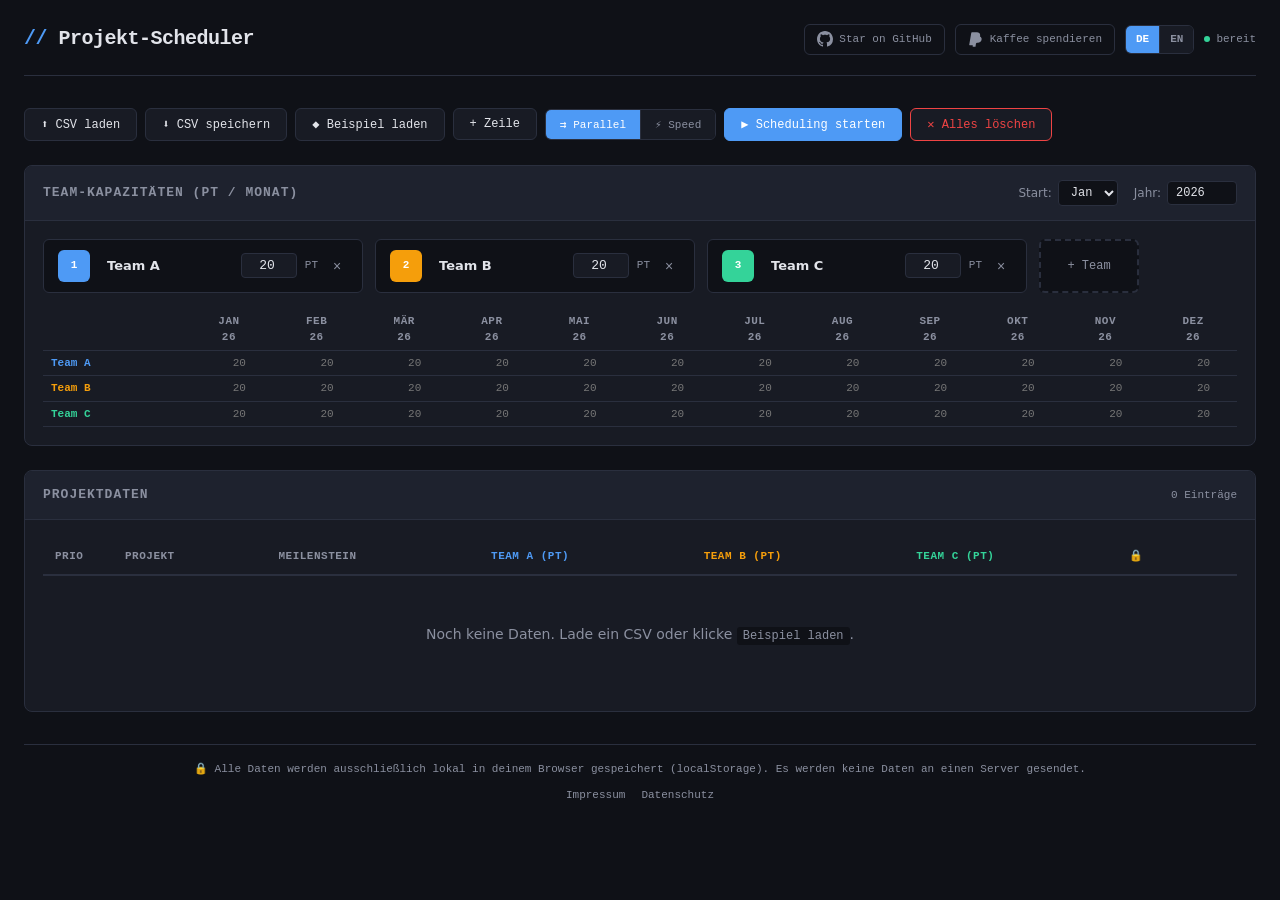
==== commit 3b3827ee: "Update index.html" ====
--- a/index.html
+++ b/index.html
@@ -67,6 +67,32 @@
   .cap-add { display:flex; align-items:center; justify-content:center; min-width:100px; flex:0 0 auto; padding:10px 20px; background:var(--bg); border:2px dashed var(--border); border-radius:var(--radius); cursor:pointer; font-family:var(--mono); font-size:12px; color:var(--text2); transition:all .15s; }
   .cap-add:hover { border-color:var(--accent); color:var(--accent); }
 
+  .cap-monthly { overflow-x:auto; }
+  .cap-monthly table { border-collapse:collapse; font-family:var(--mono); font-size:11px; }
+  .cap-monthly th { padding:4px 6px; color:var(--text2); font-weight:600; text-align:center; border-bottom:1px solid var(--border); white-space:nowrap; position:sticky; top:0; background:var(--bg2); }
+  .cap-monthly th:first-child { text-align:left; position:sticky; left:0; background:var(--bg2); z-index:1; min-width:120px; }
+  .cap-monthly td { padding:2px; text-align:center; border-bottom:1px solid var(--border); }
+  .cap-monthly td:first-child { text-align:left; position:sticky; left:0; background:var(--bg2); z-index:1; padding:4px 8px; font-weight:600; }
+  .cap-monthly input { width:44px; font-family:var(--mono); font-size:11px; text-align:center; padding:3px 2px; border:1px solid transparent; border-radius:3px; background:transparent; color:var(--text); }
+  .cap-monthly input:hover { border-color:var(--border); }
+  .cap-monthly input:focus { outline:none; border-color:var(--accent); background:var(--bg); }
+  .cap-monthly input.override { color:var(--orange); font-weight:700; }
+
+  .cap-monthly { overflow-x:auto; }
+  .cap-monthly table { border-collapse:collapse; font-family:var(--mono); font-size:11px; }
+  .cap-monthly th { padding:4px 0; text-align:center; color:var(--text2); font-weight:600; min-width:56px; border-bottom:1px solid var(--border); }
+  .cap-monthly th.team-label { text-align:left; padding-right:12px; min-width:120px; white-space:nowrap; border-bottom:1px solid var(--border); }
+  .cap-monthly td { padding:2px; text-align:center; }
+  .cap-monthly input {
+    width:48px; font-family:var(--mono); font-size:11px; text-align:center;
+    padding:3px 2px; border:1px solid transparent; border-radius:3px;
+    background:transparent; color:var(--text);
+  }
+  .cap-monthly input:hover { border-color:var(--border); }
+  .cap-monthly input:focus { outline:none; border-color:var(--accent); background:var(--bg); }
+  .cap-monthly input.overridden { color:var(--orange); font-weight:700; }
+  .cap-monthly-hint { font-family:var(--mono); font-size:10px; color:var(--text2); margin-top:6px; }
+
   .settings-row { display:flex; align-items:center; gap:16px; flex-wrap:wrap; }
   .settings-row label { font-size:12px; color:var(--text2); display:flex; align-items:center; gap:6px; }
   .settings-row select, .settings-row input[type="number"] { font-family:var(--mono); font-size:12px; padding:4px 8px; border:1px solid var(--border); border-radius:4px; background:var(--bg); color:var(--text); }
@@ -90,6 +116,12 @@
   .ms-lock:hover { background:var(--bg3); }
   .ms-lock.first { color:var(--border); cursor:default; }
 
+  .prio-cell { display:flex; align-items:center; gap:2px; }
+  .prio-num { font-family:var(--mono); font-size:11px; font-weight:700; color:var(--text2); width:18px; text-align:center; }
+  .prio-btn { width:22px; height:18px; border:none; background:none; color:var(--text2); cursor:pointer; border-radius:3px; font-size:12px; display:flex; align-items:center; justify-content:center; padding:0; line-height:1; }
+  .prio-btn:hover { background:var(--accent); color:#fff; }
+  .prio-btn:disabled { opacity:0.15; cursor:default; background:none; color:var(--text2); }
+
   .gantt-container { overflow-x:auto; padding-bottom:12px; }
   .gantt { min-width:800px; }
   .gantt-header { display:flex; border-bottom:2px solid var(--border); margin-left:220px; }
@@ -105,7 +137,9 @@
   .cap-row { display:flex; align-items:center; margin-bottom:6px; }
   .cap-row-label { flex:0 0 220px; font-family:var(--mono); font-size:11px; font-weight:600; padding:0 12px; display:flex; align-items:center; gap:6px; }
   .cap-cells { display:flex; flex:1; }
-  .cap-cell { flex:0 0 80px; border-left:1px solid var(--border); padding:2px 4px; height:24px; }
+  .cap-cell { flex:0 0 80px; border-left:1px solid var(--border); padding:2px 4px; height:24px; cursor:pointer; position:relative; }
+  .cap-cell:hover { background:rgba(78,154,245,.1); }
+  .cap-cell.has-override::after { content:''; position:absolute; top:2px; right:2px; width:5px; height:5px; border-radius:50%; background:var(--orange); }
   .cap-fill { height:100%; border-radius:2px; transition:width .3s; position:relative; }
   .cap-pct { font-family:var(--mono); font-size:9px; font-weight:600; color:#fff; position:absolute; right:4px; top:50%; transform:translateY(-50%); text-shadow:0 1px 2px rgba(0,0,0,.5); }
 
@@ -160,7 +194,10 @@
           <label><span id="lblYear"></span><input type="number" id="startYear" value="2026" style="width:70px"></label>
         </div>
       </div>
-      <div class="panel-body"><div class="capacity-grid" id="capacityGrid"></div></div>
+      <div class="panel-body">
+        <div class="capacity-grid" id="capacityGrid"></div>
+        <div id="capMonthlyGrid" style="margin-top:16px;"></div>
+      </div>
     </div>
     <div class="panel">
       <div class="panel-header">
@@ -206,7 +243,7 @@
 //  Palette & Icons
 // ═══════════════════════════════════════════════════════
 const PALETTE = ['#4e9af5','#f59e0b','#34d399','#a78bfa','#f472b6','#22d3ee','#f97316','#6366f1','#e879f9','#84cc16','#fb923c','#2dd4bf','#f43f5e','#818cf8','#fbbf24'];
-const GANTT_COLORS = ['#4e9af5','#f59e0b','#34d399','#a78bfa','#f472b6','#22d3ee','#f97316','#6366f1'];
+const GANTT_COLORS = ['#7c6fcd','#c2785c','#4a9e8f','#c75b8e','#8fa844','#c9953e','#5b8ebf','#b35d5d','#6aab9a','#9b7db8','#cb8c3e','#5c84a8'];
 const GH='<svg width="16" height="16" viewBox="0 0 16 16" fill="currentColor"><path d="M8 0C3.58 0 0 3.58 0 8c0 3.54 2.29 6.53 5.47 7.59.4.07.55-.17.55-.38 0-.19-.01-.82-.01-1.49-2.01.37-2.53-.49-2.69-.94-.09-.23-.48-.94-.82-1.13-.28-.15-.68-.52-.01-.53.63-.01 1.08.58 1.23.82.72 1.21 1.87.87 2.33.66.07-.52.28-.87.51-1.07-1.78-.2-3.64-.89-3.64-3.95 0-.87.31-1.59.82-2.15-.08-.2-.36-1.02.08-2.12 0 0 .67-.21 2.2.82.64-.18 1.32-.27 2-.27.68 0 1.36.09 2 .27 1.53-1.04 2.2-.82 2.2-.82.44 1.1.16 1.92.08 2.12.51.56.82 1.27.82 2.15 0 3.07-1.87 3.75-3.65 3.95.29.25.54.73.54 1.48 0 1.07-.01 1.93-.01 2.2 0 .21.15.46.55.38A8.013 8.013 0 0016 8c0-4.42-3.58-8-8-8z"/></svg>';
 const PP='<svg width="16" height="16" viewBox="0 0 24 24" fill="currentColor"><path d="M7.076 21.337H2.47a.641.641 0 0 1-.633-.74L4.944 2.56A.859.859 0 0 1 5.79 1.84h5.943c2.604 0 4.473.53 5.467 1.624.468.515.756 1.058.907 1.707.159.681.164 1.497.01 2.494l-.013.083v.73l.57.326a3.4 3.4 0 0 1 1.024.852c.308.39.522.862.636 1.397.118.554.118 1.204-.005 1.929-.14.836-.403 1.563-.787 2.16a4.55 4.55 0 0 1-1.325 1.403c-.521.353-1.14.614-1.842.774a9.226 9.226 0 0 1-2.27.263h-.539a1.63 1.63 0 0 0-1.611 1.376l-.04.219-.682 4.321-.03.156a.158.158 0 0 1-.158.135H7.076z"/></svg>';
 
@@ -234,12 +271,16 @@
     panelData:'Projektdaten', panelGantt:'Zeitplan (Gantt)', panelAnalysis:'Analyse',
     lblStart:'Start:', lblYear:'Jahr:',
     thProject:'Projekt', thMilestone:'Meilenstein',
+    thPrio:'Prio',
+    prioTip:'Projektpriorität — oben = höchste Prio (im Speed-Modus relevant)',
     phProject:'Projekt', phMilestone:'Meilenstein',
     addTeam:'+ Team',
     entries: n => `${n} Einträge`,
     emptyState:'Noch keine Daten. Lade ein CSV oder klicke <code>Beispiel laden</code>.',
     schedInfo:(m,p,s) => `${m} Monate · ${p} Projekte · ${s==='parallel'?'⇉ Parallel':'⚡ Speed'}`,
     capUtilTitle:'Kapazitätsauslastung',
+    capMonthlyHint:'Klicke auf eine Zelle um die Kapa für einen Monat zu überschreiben. Orange = überschrieben.',
+    lblMonths:'Monate:', 
     warnOver:(name,lbl,used,cap,pct) => `⚠ ${name} in ${lbl}: ${used} PT geplant, nur ${cap} PT verfügbar (${pct}%)`,
     warnOk:'✓ Alle Teams innerhalb der Kapazitätsgrenzen',
     warnFinish:(proj,m) => `✓ ${proj} fertig in ${m}`,
@@ -275,12 +316,16 @@
     panelData:'Project Data', panelGantt:'Schedule (Gantt)', panelAnalysis:'Analysis',
     lblStart:'Start:', lblYear:'Year:',
     thProject:'Project', thMilestone:'Milestone',
+    thPrio:'Prio',
+    prioTip:'Project priority — top = highest priority (relevant in Speed mode)',
     phProject:'Project', phMilestone:'Milestone',
     addTeam:'+ Team',
     entries: n => `${n} entries`,
     emptyState:'No data yet. Load a CSV or click <code>Load example</code>.',
     schedInfo:(m,p,s) => `${m} months · ${p} projects · ${s==='parallel'?'⇉ Parallel':'⚡ Speed'}`,
     capUtilTitle:'Capacity Utilization',
+    capMonthlyHint:'Click a cell to override capacity for a specific month. Orange = overridden.',
+    lblMonths:'Months:',
     warnOver:(name,lbl,used,cap,pct) => `⚠ ${name} in ${lbl}: ${used} PD planned, only ${cap} PD available (${pct}%)`,
     warnOk:'✓ All teams within capacity limits',
     warnFinish:(proj,m) => `✓ ${proj} finished in ${m}`,
@@ -324,9 +369,9 @@
 
 let state = {
   teams: [
-    { id:'t1', name:'Team A', capacity:20, color:PALETTE[0] },
-    { id:'t2', name:'Team B', capacity:20, color:PALETTE[1] },
-    { id:'t3', name:'Team C', capacity:20, color:PALETTE[2] },
+    { id:'t1', name:'Team A', capacity:20, color:PALETTE[0], capOverrides:{} },
+    { id:'t2', name:'Team B', capacity:20, color:PALETTE[1], capOverrides:{} },
+    { id:'t3', name:'Team C', capacity:20, color:PALETTE[2], capOverrides:{} },
   ],
   rows: [],
   startMonth: 0,
@@ -341,6 +386,12 @@
 
 function L(k) { return i18n[state.lang][k]; }
 function esc(s) { return String(s).replace(/"/g,'&quot;').replace(/</g,'&lt;'); }
+
+function getTeamCap(team, month) {
+  if (!team.capOverrides) team.capOverrides = {};
+  const key = String(month);
+  return team.capOverrides.hasOwnProperty(key) ? team.capOverrides[key] : team.capacity;
+}
 
 // ═══════════════════════════════════════════════════════
 //  LocalStorage
@@ -379,7 +430,7 @@
 // ═══════════════════════════════════════════════════════
 function addTeam() {
   const id = newId();
-  state.teams.push({ id, name:'Team '+state.teams.length, capacity:20, color:PALETTE[state.teams.length%PALETTE.length] });
+  state.teams.push({ id, name:'Team '+state.teams.length, capacity:20, color:PALETTE[state.teams.length%PALETTE.length], capOverrides:{} });
   state.rows.forEach(r => { r.efforts[id] = 0; });
   state.msStart = null;
   renderCapacity(); renderTableHeaders(); renderTable(); hideSchedule();
@@ -500,11 +551,59 @@
   const addBtn = document.createElement('div');
   addBtn.className = 'cap-add'; addBtn.onclick = addTeam; addBtn.textContent = L('addTeam');
   g.appendChild(addBtn);
+  renderCapMonthly();
+}
+
+function renderCapMonthly() {
+  const el = document.getElementById('capMonthlyGrid');
+  const mo = L('months');
+  const numMonths = (state.msEnd ? Math.max(...state.msEnd) + 2 : 12);
+  const num = Math.max(numMonths, 12);
+
+  let html = `<div class="cap-monthly"><table><thead><tr><th></th>`;
+  for (let m = 0; m < num; m++) {
+    const mi = (state.startMonth + m) % 12;
+    const yr = state.startYear + Math.floor((state.startMonth + m) / 12);
+    html += `<th>${mo[mi]}<br>${String(yr).slice(2)}</th>`;
+  }
+  html += '</tr></thead><tbody>';
+
+  state.teams.forEach(team => {
+    if (!team.capOverrides) team.capOverrides = {};
+    html += `<tr><td style="color:${team.color}">${esc(team.name)}</td>`;
+    for (let m = 0; m < num; m++) {
+      const key = String(m);
+      const hasOvr = team.capOverrides.hasOwnProperty(key);
+      const val = hasOvr ? team.capOverrides[key] : '';
+      html += `<td><input type="number" min="0" class="${hasOvr?'override':''}" value="${val}" placeholder="${team.capacity}" oninput="setCapOverride('${team.id}',${m},this)"></td>`;
+    }
+    html += '</tr>';
+  });
+
+  html += '</tbody></table></div>';
+  el.innerHTML = html;
+}
+
+function setCapOverride(teamId, month, input) {
+  const team = state.teams.find(t => t.id === teamId);
+  if (!team) return;
+  if (!team.capOverrides) team.capOverrides = {};
+  const key = String(month);
+  const raw = input.value.trim();
+  if (raw === '') {
+    delete team.capOverrides[key];
+    input.classList.remove('override');
+  } else {
+    const val = parseFloat(raw);
+    if (isNaN(val) || val < 0) return;
+    team.capOverrides[key] = val;
+    input.classList.add('override');
+  }
 }
 
 function renderTableHeaders() {
   const tr = document.getElementById('tableHead');
-  let html = `<th>${L('thProject')}</th><th>${L('thMilestone')}</th>`;
+  let html = `<th title="${L('prioTip')}" style="cursor:help;width:70px">${L('thPrio')}</th><th>${L('thProject')}</th><th>${L('thMilestone')}</th>`;
   state.teams.forEach(team => { html += `<th style="color:${team.color}">${esc(team.name)} (PT)</th>`; });
   html += `<th title="${L('waitTip')}" style="cursor:help">🔒</th>`;
   html += '<th style="width:40px"></th>';
@@ -522,22 +621,51 @@
   empty.style.display = 'none';
   document.getElementById('rowCount').textContent = L('entries')(state.rows.length);
 
-  // Detect first milestone per project
+  // Build project order and detect first/count per project
+  const projectOrder = [];
+  const projectFirst = {}; // project name -> first row index
+  const projectCount = {}; // project name -> # milestones
+  state.rows.forEach((row, i) => {
+    if (row.canOverlap === undefined) row.canOverlap = true;
+    if (!projectCount[row.project]) {
+      projectOrder.push(row.project);
+      projectFirst[row.project] = i;
+      projectCount[row.project] = 0;
+    }
+    projectCount[row.project]++;
+  });
+
   const seenProjects = new Set();
 
   state.rows.forEach((row, i) => {
-    // Ensure canOverlap exists (migration from old data)
-    if (row.canOverlap === undefined) row.canOverlap = true;
-
     const isFirst = !seenProjects.has(row.project);
     if (row.project) seenProjects.add(row.project);
 
+    const prioIdx = projectOrder.indexOf(row.project);
+    const isFirstProject = prioIdx === 0;
+    const isLastProject = prioIdx === projectOrder.length - 1;
+
     const tr = document.createElement('tr');
-    let html = `<td><input type="text" value="${esc(row.project)}" oninput="state.rows[${i}].project=this.value" placeholder="${L('phProject')}"></td>
+    let html = '';
+
+    // Prio column
+    if (isFirst) {
+      const msCount = projectCount[row.project];
+      html += `<td rowspan="${msCount}"><div class="prio-cell">
+        <div style="display:flex;flex-direction:column;gap:1px;">
+          <button class="prio-btn" onclick="moveProject('${esc(row.project)}',-1)" ${isFirstProject?'disabled':''}  title="▲">▲</button>
+          <button class="prio-btn" onclick="moveProject('${esc(row.project)}',1)" ${isLastProject?'disabled':''} title="▼">▼</button>
+        </div>
+        <span class="prio-num">${prioIdx + 1}</span>
+      </div></td>`;
+    }
+
+    html += `<td><input type="text" value="${esc(row.project)}" oninput="state.rows[${i}].project=this.value" placeholder="${L('phProject')}"></td>
       <td><input type="text" value="${esc(row.milestone)}" oninput="state.rows[${i}].milestone=this.value" placeholder="${L('phMilestone')}"></td>`;
     state.teams.forEach(team => {
       html += `<td><input type="number" min="0" value="${row.efforts[team.id]||0}" oninput="state.rows[${i}].efforts['${team.id}']=parseFloat(this.value)||0"></td>`;
     });
+
     // Lock column
     if (isFirst) {
       html += `<td><button class="ms-lock first" title="—" disabled>—</button></td>`;
@@ -556,6 +684,36 @@
   if (state.msStart) runScheduler();
 }
 
+function moveProject(projName, dir) {
+  // Collect project blocks in order
+  const blocks = [];
+  let currentProj = null, currentBlock = [];
+  state.rows.forEach((r, i) => {
+    if (r.project !== currentProj) {
+      if (currentBlock.length) blocks.push({ name: currentProj, rows: currentBlock });
+      currentProj = r.project;
+      currentBlock = [r];
+    } else {
+      currentBlock.push(r);
+    }
+  });
+  if (currentBlock.length) blocks.push({ name: currentProj, rows: currentBlock });
+
+  const idx = blocks.findIndex(b => b.name === projName);
+  if (idx < 0) return;
+  const targetIdx = idx + dir;
+  if (targetIdx < 0 || targetIdx >= blocks.length) return;
+
+  // Swap blocks
+  [blocks[idx], blocks[targetIdx]] = [blocks[targetIdx], blocks[idx]];
+
+  // Flatten back
+  state.rows = blocks.flatMap(b => b.rows);
+  state.msStart = null;
+  renderTable();
+  hideSchedule();
+}
+
 function addRow() {
   const efforts = {}; state.teams.forEach(t => { efforts[t.id] = 0; });
   state.rows.push({ project:'', milestone:'', efforts, canOverlap: true }); renderTable();
@@ -581,7 +739,7 @@
     if (name) teamCols.push({ colIdx: c, name });
   }
   if (teamCols.length > 0) {
-    state.teams = teamCols.map((tc, i) => ({ id:'t'+(i+1), name:tc.name, capacity:20, color:PALETTE[i%PALETTE.length] }));
+    state.teams = teamCols.map((tc, i) => ({ id:'t'+(i+1), name:tc.name, capacity:20, color:PALETTE[i%PALETTE.length], capOverrides:{} }));
     _nextId = teamCols.length + 1;
   }
   state.rows = [];
@@ -680,7 +838,8 @@
   }
 
   // For a given team, find eligible milestones (max 1 per project)
-  function getEligible(teamId) {
+  // doneBeforeMonth: Set of milestone indices fully complete BEFORE this month
+  function getEligible(teamId, doneBeforeMonth) {
     const eligible = [];
     order.forEach(proj => {
       const milestones = projects[proj];
@@ -692,20 +851,18 @@
         if (mi > 0) {
           const prevIdx = milestones[mi - 1].idx;
           if (row.canOverlap === false) {
-            // Strict: previous milestone must be FULLY complete (all teams)
-            if (!isMsDone(prevIdx)) {
-              // Can't pass this milestone — check if team has work on prev
+            // 🔒 Strict: predecessor must have been done BEFORE this month
+            if (!doneBeforeMonth.has(prevIdx)) {
               if (rem[prevIdx][teamId] > 0) eligible.push(prevIdx);
               break;
             }
           } else {
-            // Overlap allowed: team can pass if it's done with prev
+            // 🔓 Overlap: team can pass if personally done with prev
             if (rem[prevIdx][teamId] > 0) { eligible.push(prevIdx); break; }
           }
         }
 
         if (!teamDone) { eligible.push(idx); break; }
-        // Team done with this milestone, continue to next
       }
     });
     return eligible;
@@ -715,25 +872,26 @@
   for (let month = 0; month < MAX; month++) {
     if (allDone()) break;
 
+    // Snapshot: milestones fully complete BEFORE this month begins
+    const doneBeforeMonth = new Set();
+    for (let i = 0; i < N; i++) { if (isMsDone(i)) doneBeforeMonth.add(i); }
+
     state.teams.forEach(team => {
-      let cap = team.capacity;
+      let cap = getTeamCap(team, month);
       if (cap <= 0) return;
 
       if (state.strategy === 'speed') {
-        // Speed: all capacity to highest-priority eligible, spillover to next
-        // Re-evaluate after each milestone completes within the month
         let safety = 0;
         while (cap > 0.001 && safety++ < 50) {
-          const eligible = getEligible(team.id);
+          const eligible = getEligible(team.id, doneBeforeMonth);
           if (eligible.length === 0) break;
-          const idx = eligible[0]; // highest priority
+          const idx = eligible[0];
           const spent = allocate(month, idx, team.id, cap);
           cap -= spent;
           if (spent === 0) break;
         }
       } else {
-        // Parallel: distribute capacity proportionally across eligible milestones
-        const eligible = getEligible(team.id);
+        const eligible = getEligible(team.id, doneBeforeMonth);
         if (eligible.length === 0) return;
         const totalNeed = eligible.reduce((s, idx) => s + rem[idx][team.id], 0);
         if (totalNeed <= 0) return;
@@ -832,20 +990,53 @@
   const mo = L('months');
   let html = `<h3 style="font-family:var(--mono);font-size:11px;color:var(--text2);margin-bottom:10px;text-transform:uppercase;letter-spacing:1px;">${L('capUtilTitle')}</h3>`;
   state.teams.forEach(team => {
+    if (!team.capOverrides) team.capOverrides = {};
     html += `<div class="cap-row"><div class="cap-row-label"><div class="cap-badge" style="background:${team.color};width:22px;height:22px;font-size:10px;border-radius:4px;display:inline-flex;align-items:center;justify-content:center;color:#fff;font-family:var(--mono);font-weight:700;">&nbsp;</div> ${esc(team.name)}</div><div class="cap-cells">`;
     for (let m = 0; m < num; m++) {
       const u = (state.usedCapacity && state.usedCapacity[m] && state.usedCapacity[m][team.id]) || 0;
-      const cap = team.capacity;
+      const cap = getTeamCap(team, m);
+      const hasOvr = team.capOverrides.hasOwnProperty(String(m));
       const pct = cap > 0 ? Math.round(u/cap*100) : 0;
       const w = Math.min(pct, 100);
       const over = pct > 100;
-      html += `<div class="cap-cell" title="${esc(team.name)}: ${Math.round(u*10)/10}/${cap} PT (${pct}%)"><div class="cap-fill${over?' over':''}" style="width:${w}%;background:${over?'var(--red)':team.color};">${pct>30?`<span class="cap-pct">${pct}%</span>`:''}</div></div>`;
+      html += `<div class="cap-cell${hasOvr?' has-override':''}" title="${esc(team.name)}: ${Math.round(u*10)/10}/${cap} PT (${pct}%)${hasOvr?' [überschrieben]':''}" onclick="editCapOverride('${team.id}',${m})"><div class="cap-fill${over?' over':''}" style="width:${w}%;background:${over?'var(--red)':team.color};">${pct>30?`<span class="cap-pct">${pct}%</span>`:''}</div></div>`;
     }
     html += '</div></div>';
   });
   document.getElementById('capOverview').innerHTML = html;
 }
 
+function editCapOverride(teamId, month) {
+  const team = state.teams.find(t => t.id === teamId);
+  if (!team) return;
+  if (!team.capOverrides) team.capOverrides = {};
+  const mo = L('months');
+  const mi = (state.startMonth + month) % 12;
+  const yr = state.startYear + Math.floor((state.startMonth + month) / 12);
+  const label = `${mo[mi]} ${yr}`;
+  const current = getTeamCap(team, month);
+  const hasOvr = team.capOverrides.hasOwnProperty(String(month));
+
+  const msg = hasOvr
+    ? `${team.name} — ${label}\n\n${state.lang==='de'?'Aktuelle Überschreibung':'Current override'}: ${current} PT\n${state.lang==='de'?'Default':'Default'}: ${team.capacity} PT\n\n${state.lang==='de'?'Neuen Wert eingeben (leer = zurück auf Default)':'Enter new value (empty = reset to default)'}:`
+    : `${team.name} — ${label}\n\n${state.lang==='de'?'Standard-Kapazität':'Default capacity'}: ${team.capacity} PT\n\n${state.lang==='de'?'Wert für diesen Monat überschreiben':'Override value for this month'}:`;
+
+  let input;
+  try { input = prompt(msg, hasOvr ? current : ''); } catch(e) { return; }
+  if (input === null) return; // cancelled
+
+  if (input.trim() === '') {
+    delete team.capOverrides[String(month)];
+  } else {
+    const val = parseFloat(input);
+    if (isNaN(val) || val < 0) return;
+    team.capOverrides[String(month)] = val;
+  }
+
+  if (state.msStart) runScheduler();
+  else { renderCapacity(); }
+}
+
 function renderWarnings(num) {
   const mo = L('months'), w = [];
 
@@ -853,7 +1044,7 @@
   for (let m = 0; m < num; m++) {
     state.teams.forEach(team => {
       const u = (state.usedCapacity && state.usedCapacity[m] && state.usedCapacity[m][team.id]) || 0;
-      const cap = team.capacity;
+      const cap = getTeamCap(team, m);
       const mi = (state.startMonth+m)%12;
       const yr = state.startYear + Math.floor((state.startMonth+m)/12);
       if (u > cap + 0.01) w.push({type:'over', text: L('warnOver')(team.name, `${mo[mi]} ${yr}`, Math.round(u), cap, Math.round(u/cap*100))});
@@ -883,7 +1074,7 @@
 // ═══════════════════════════════════════════════════════
 function loadExample() {
   const ex = L('exTeams');
-  state.teams = ex.map((t,i) => ({ id:'t'+(i+1), name:t.name, capacity:t.cap, color:PALETTE[i%PALETTE.length] }));
+  state.teams = ex.map((t,i) => ({ id:'t'+(i+1), name:t.name, capacity:t.cap, color:PALETTE[i%PALETTE.length], capOverrides:{} }));
   _nextId = ex.length + 1;
   const e = (a,b,c) => ({t1:a,t2:b,t3:c});
   state.rows = [
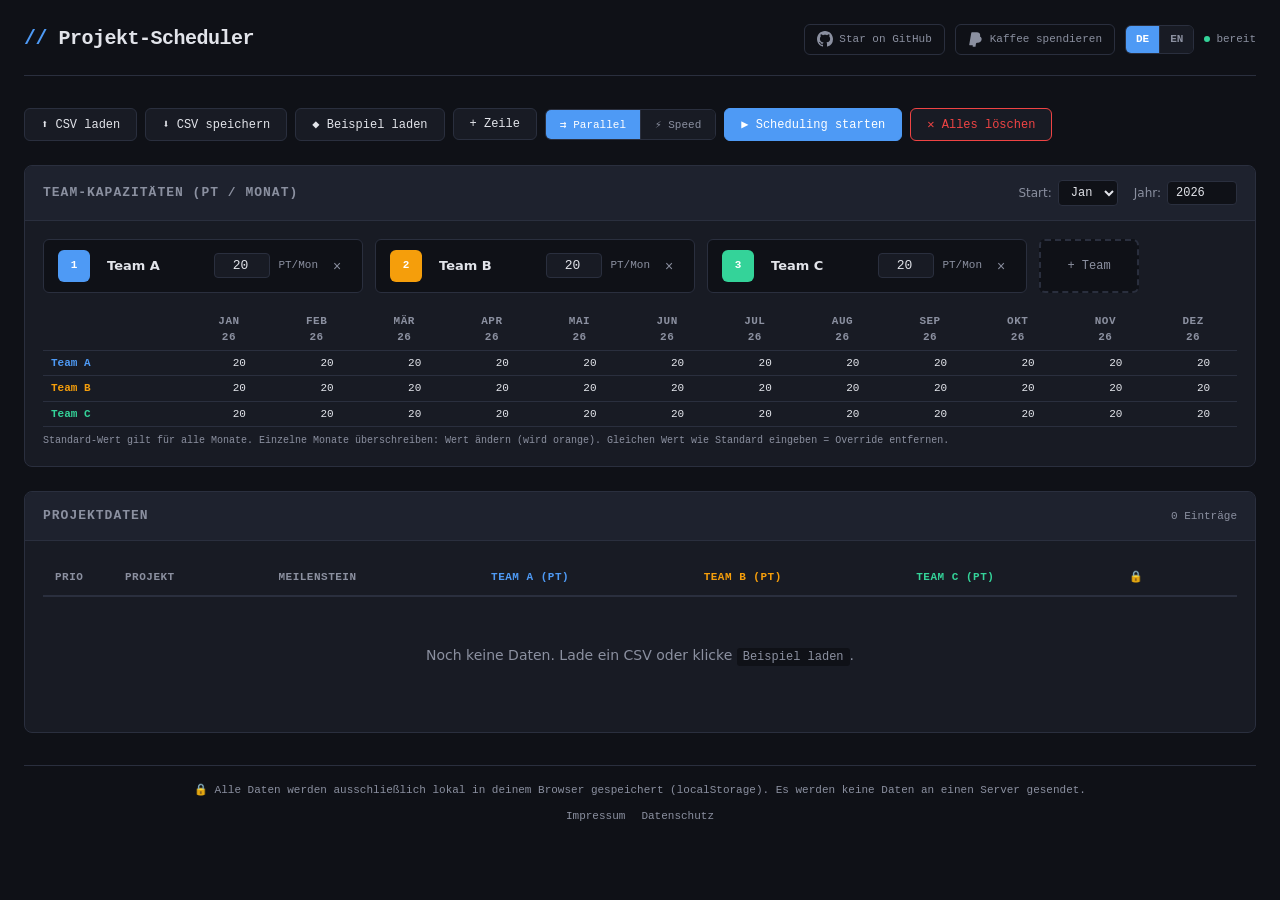
==== commit d7e11c67: "Split up large index.html" ====
--- a/index.html
+++ b/index.html
@@ -4,182 +4,7 @@
 <meta charset="UTF-8">
 <meta name="viewport" content="width=device-width, initial-scale=1.0">
 <title>Projekt-Scheduler</title>
-<style>
-  :root {
-    --bg: #0f1117; --bg2: #181b24; --bg3: #1e222e;
-    --border: #2a2f3e; --text: #e2e4ea; --text2: #8b90a0;
-    --accent: #4e9af5; --accent2: #3b7dd8;
-    --green: #34d399; --orange: #f59e0b; --red: #ef4444;
-    --radius: 6px;
-    --mono: 'SF Mono', 'Cascadia Code', 'Fira Code', Menlo, Consolas, 'Liberation Mono', monospace;
-    --sans: -apple-system, BlinkMacSystemFont, 'Segoe UI', system-ui, Roboto, 'Helvetica Neue', Arial, sans-serif;
-  }
-  * { margin:0; padding:0; box-sizing:border-box; }
-  body { font-family:var(--sans); background:var(--bg); color:var(--text); min-height:100vh; line-height:1.5; }
-  .app { max-width:1440px; margin:0 auto; padding:24px; }
-
-  header { display:flex; align-items:center; justify-content:space-between; margin-bottom:32px; padding-bottom:20px; border-bottom:1px solid var(--border); flex-wrap:wrap; gap:12px; }
-  header h1 { font-family:var(--mono); font-size:20px; font-weight:700; letter-spacing:-0.5px; }
-  header h1 span { color:var(--accent); }
-  .header-right { display:flex; align-items:center; gap:10px; flex-wrap:wrap; }
-  .save-indicator { font-family:var(--mono); font-size:11px; color:var(--text2); display:flex; align-items:center; gap:6px; }
-  .save-dot { width:6px; height:6px; border-radius:50%; background:var(--green); transition:background .3s; }
-  .save-dot.saving { background:var(--orange); }
-  .header-link { font-family:var(--mono); font-size:11px; color:var(--text2); text-decoration:none; display:flex; align-items:center; gap:6px; padding:6px 12px; border:1px solid var(--border); border-radius:var(--radius); transition:all .2s; }
-  .header-link:hover { color:var(--text); border-color:var(--text2); background:var(--bg3); }
-  .header-link.paypal-link:hover { color:#0070ba; border-color:#0070ba; }
-  .lang-toggle { font-family:var(--mono); font-size:11px; font-weight:600; display:flex; border:1px solid var(--border); border-radius:var(--radius); overflow:hidden; }
-  .lang-toggle button { padding:5px 10px; border:none; background:var(--bg2); color:var(--text2); cursor:pointer; font:inherit; transition:all .15s; }
-  .lang-toggle button:not(:last-child) { border-right:1px solid var(--border); }
-  .lang-toggle button.active { background:var(--accent); color:#fff; }
-  .lang-toggle button:hover:not(.active) { color:var(--text); background:var(--bg3); }
-
-  .toolbar { display:flex; gap:8px; flex-wrap:wrap; margin-bottom:24px; align-items:center; }
-  .btn { font-family:var(--mono); font-size:12px; font-weight:500; padding:8px 16px; border:1px solid var(--border); border-radius:var(--radius); background:var(--bg2); color:var(--text); cursor:pointer; transition:all .15s; display:flex; align-items:center; gap:6px; white-space:nowrap; }
-  .btn:hover { border-color:var(--accent); color:var(--accent); }
-  .btn.primary { background:var(--accent); border-color:var(--accent); color:#fff; }
-  .btn.primary:hover { background:var(--accent2); }
-  .btn.danger { border-color:var(--red); color:var(--red); }
-  .btn.danger:hover { background:var(--red); color:#fff; }
-
-  .strategy-toggle { display:flex; gap:0; border:1px solid var(--border); border-radius:var(--radius); overflow:hidden; }
-  .strategy-toggle .btn { border:none; border-radius:0; margin:0; font-size:11px; padding:8px 14px; color:var(--text2); }
-  .strategy-toggle .btn:not(:last-child) { border-right:1px solid var(--border); }
-  .strategy-toggle .btn:hover { color:var(--text); background:var(--bg3); border-color:transparent; }
-  .strategy-toggle .btn.active { background:var(--accent); color:#fff; }
-
-  .panels { display:grid; grid-template-columns:1fr; gap:24px; }
-  .panel { background:var(--bg2); border:1px solid var(--border); border-radius:8px; overflow:hidden; }
-  .panel-header { display:flex; align-items:center; justify-content:space-between; padding:14px 18px; border-bottom:1px solid var(--border); background:var(--bg3); flex-wrap:wrap; gap:8px; }
-  .panel-header h2 { font-family:var(--mono); font-size:13px; font-weight:600; text-transform:uppercase; letter-spacing:1px; color:var(--text2); }
-  .panel-body { padding:18px; }
-
-  .capacity-grid { display:flex; flex-wrap:wrap; gap:12px; align-items:stretch; }
-  .cap-card { display:flex; align-items:center; gap:8px; padding:10px 14px; background:var(--bg); border:1px solid var(--border); border-radius:var(--radius); flex:0 1 320px; position:relative; min-width:240px; }
-  .cap-badge { font-family:var(--mono); font-size:11px; font-weight:700; width:32px; height:32px; border-radius:6px; display:flex; align-items:center; justify-content:center; color:#fff; flex-shrink:0; cursor:pointer; }
-  .cap-name-input { flex:1; font-family:var(--sans); font-size:13px; font-weight:600; padding:4px 8px; border:1px solid transparent; border-radius:4px; background:transparent; color:var(--text); min-width:0; }
-  .cap-name-input:focus { outline:none; border-color:var(--accent); background:var(--bg); }
-  .cap-num-input { width:56px; font-family:var(--mono); font-size:13px; padding:4px 6px; border:1px solid var(--border); border-radius:4px; background:var(--bg2); color:var(--text); text-align:right; }
-  .cap-num-input:focus { outline:none; border-color:var(--accent); }
-  .cap-unit { font-family:var(--mono); font-size:11px; color:var(--text2); }
-  .cap-del { width:22px; height:22px; border:none; background:none; color:var(--text2); cursor:pointer; border-radius:4px; font-size:14px; display:flex; align-items:center; justify-content:center; flex-shrink:0; }
-  .cap-del:hover { background:var(--red); color:#fff; }
-  .cap-add { display:flex; align-items:center; justify-content:center; min-width:100px; flex:0 0 auto; padding:10px 20px; background:var(--bg); border:2px dashed var(--border); border-radius:var(--radius); cursor:pointer; font-family:var(--mono); font-size:12px; color:var(--text2); transition:all .15s; }
-  .cap-add:hover { border-color:var(--accent); color:var(--accent); }
-
-  .cap-monthly { overflow-x:auto; }
-  .cap-monthly table { border-collapse:collapse; font-family:var(--mono); font-size:11px; }
-  .cap-monthly th { padding:4px 6px; color:var(--text2); font-weight:600; text-align:center; border-bottom:1px solid var(--border); white-space:nowrap; position:sticky; top:0; background:var(--bg2); }
-  .cap-monthly th:first-child { text-align:left; position:sticky; left:0; background:var(--bg2); z-index:1; min-width:120px; }
-  .cap-monthly td { padding:2px; text-align:center; border-bottom:1px solid var(--border); }
-  .cap-monthly td:first-child { text-align:left; position:sticky; left:0; background:var(--bg2); z-index:1; padding:4px 8px; font-weight:600; }
-  .cap-monthly input { width:44px; font-family:var(--mono); font-size:11px; text-align:center; padding:3px 2px; border:1px solid transparent; border-radius:3px; background:transparent; color:var(--text); }
-  .cap-monthly input:hover { border-color:var(--border); }
-  .cap-monthly input:focus { outline:none; border-color:var(--accent); background:var(--bg); }
-  .cap-monthly input.override { color:var(--orange); font-weight:700; }
-
-  .cap-monthly { overflow-x:auto; }
-  .cap-monthly table { border-collapse:collapse; font-family:var(--mono); font-size:11px; }
-  .cap-monthly th { padding:4px 0; text-align:center; color:var(--text2); font-weight:600; min-width:56px; border-bottom:1px solid var(--border); }
-  .cap-monthly th.team-label { text-align:left; padding-right:12px; min-width:120px; white-space:nowrap; border-bottom:1px solid var(--border); }
-  .cap-monthly td { padding:2px; text-align:center; }
-  .cap-monthly input {
-    width:48px; font-family:var(--mono); font-size:11px; text-align:center;
-    padding:3px 2px; border:1px solid transparent; border-radius:3px;
-    background:transparent; color:var(--text);
-  }
-  .cap-monthly input:hover { border-color:var(--border); }
-  .cap-monthly input:focus { outline:none; border-color:var(--accent); background:var(--bg); }
-  .cap-monthly input.overridden { color:var(--orange); font-weight:700; }
-  .cap-monthly-hint { font-family:var(--mono); font-size:10px; color:var(--text2); margin-top:6px; }
-
-  .settings-row { display:flex; align-items:center; gap:16px; flex-wrap:wrap; }
-  .settings-row label { font-size:12px; color:var(--text2); display:flex; align-items:center; gap:6px; }
-  .settings-row select, .settings-row input[type="number"] { font-family:var(--mono); font-size:12px; padding:4px 8px; border:1px solid var(--border); border-radius:4px; background:var(--bg); color:var(--text); }
-  .settings-row select:focus, .settings-row input:focus { outline:none; border-color:var(--accent); }
-
-  .table-wrap { overflow-x:auto; margin:0 -18px; padding:0 18px; }
-  table { width:100%; border-collapse:collapse; font-size:13px; }
-  thead th { font-family:var(--mono); font-size:11px; font-weight:600; text-transform:uppercase; letter-spacing:.5px; color:var(--text2); text-align:left; padding:10px 12px; border-bottom:2px solid var(--border); white-space:nowrap; position:sticky; top:0; background:var(--bg2); }
-  tbody td { padding:8px 12px; border-bottom:1px solid var(--border); vertical-align:middle; }
-  tbody tr:hover { background:var(--bg3); }
-  td input { font-family:var(--mono); font-size:13px; padding:4px 8px; border:1px solid transparent; border-radius:4px; background:transparent; color:var(--text); width:100%; }
-  td input:hover { border-color:var(--border); }
-  td input:focus { outline:none; border-color:var(--accent); background:var(--bg); }
-  td input[type="number"] { width:70px; text-align:right; }
-  .row-del { width:28px; height:28px; border:none; background:none; color:var(--text2); cursor:pointer; border-radius:4px; font-size:16px; display:flex; align-items:center; justify-content:center; }
-  .row-del:hover { background:var(--red); color:#fff; }
-
-  .ms-lock { width:28px; height:28px; border:none; background:none; cursor:pointer; border-radius:4px; font-size:14px; display:flex; align-items:center; justify-content:center; transition:all .15s; }
-  .ms-lock.locked { color:var(--orange); }
-  .ms-lock.unlocked { color:var(--green); }
-  .ms-lock:hover { background:var(--bg3); }
-  .ms-lock.first { color:var(--border); cursor:default; }
-
-  .prio-cell { display:flex; align-items:center; gap:2px; }
-  .prio-num { font-family:var(--mono); font-size:11px; font-weight:700; color:var(--text2); width:18px; text-align:center; }
-  .prio-btn { width:22px; height:18px; border:none; background:none; color:var(--text2); cursor:pointer; border-radius:3px; font-size:12px; display:flex; align-items:center; justify-content:center; padding:0; line-height:1; }
-  .prio-btn:hover { background:var(--accent); color:#fff; }
-  .prio-btn:disabled { opacity:0.15; cursor:default; background:none; color:var(--text2); }
-
-  .gantt-container { overflow-x:auto; padding-bottom:12px; }
-  .gantt { min-width:800px; }
-  .gantt-header { display:flex; border-bottom:2px solid var(--border); margin-left:220px; }
-  .gantt-month { flex:0 0 80px; font-family:var(--mono); font-size:11px; font-weight:600; color:var(--text2); text-align:center; padding:8px 0; border-left:1px solid var(--border); }
-  .gantt-row { display:flex; align-items:center; min-height:36px; border-bottom:1px solid var(--border); }
-  .gantt-label { flex:0 0 220px; font-size:12px; padding:4px 12px; display:flex; align-items:center; gap:8px; white-space:nowrap; overflow:hidden; text-overflow:ellipsis; }
-  .gantt-label .proj-tag { font-family:var(--mono); font-size:10px; font-weight:700; padding:2px 6px; border-radius:3px; background:var(--bg3); color:var(--text2); border:1px solid var(--border); flex-shrink:0; }
-  .gantt-bars { flex:1; display:flex; min-height:28px; position:relative; }
-  .gantt-cell { flex:0 0 80px; border-left:1px solid var(--border); min-height:28px; }
-  .gantt-bar { position:absolute; top:4px; height:20px; border-radius:3px; display:flex; align-items:center; justify-content:center; font-family:var(--mono); font-size:10px; font-weight:600; color:#fff; z-index:2; box-shadow:0 1px 3px rgba(0,0,0,.3); overflow:hidden; text-overflow:ellipsis; white-space:nowrap; padding:0 6px; }
-
-  .capacity-overview { margin-top:24px; min-width:800px; }
-  .cap-row { display:flex; align-items:center; margin-bottom:6px; }
-  .cap-row-label { flex:0 0 220px; font-family:var(--mono); font-size:11px; font-weight:600; padding:0 12px; display:flex; align-items:center; gap:6px; }
-  .cap-cells { display:flex; flex:1; }
-  .cap-cell { flex:0 0 80px; border-left:1px solid var(--border); padding:2px 4px; height:24px; cursor:pointer; position:relative; }
-  .cap-cell:hover { background:rgba(78,154,245,.1); }
-  .cap-cell.has-override::after { content:''; position:absolute; top:2px; right:2px; width:5px; height:5px; border-radius:50%; background:var(--orange); }
-  .cap-fill { height:100%; border-radius:2px; transition:width .3s; position:relative; }
-  .cap-pct { font-family:var(--mono); font-size:9px; font-weight:600; color:#fff; position:absolute; right:4px; top:50%; transform:translateY(-50%); text-shadow:0 1px 2px rgba(0,0,0,.5); }
-
-  .warning-list { list-style:none; padding:0; }
-  .warning-list li { font-size:12px; padding:6px 10px; margin-bottom:4px; border-radius:4px; display:flex; align-items:center; gap:8px; }
-  .warning-list li.over { background:rgba(239,68,68,.1); border:1px solid rgba(239,68,68,.3); color:var(--red); }
-  .warning-list li.ok { background:rgba(52,211,153,.1); border:1px solid rgba(52,211,153,.3); color:var(--green); }
-  .warning-list li.info { background:rgba(78,154,245,.1); border:1px solid rgba(78,154,245,.3); color:var(--accent); }
-
-  .empty-state { text-align:center; padding:48px 24px; color:var(--text2); font-size:14px; }
-  .empty-state code { font-family:var(--mono); background:var(--bg); padding:2px 6px; border-radius:3px; font-size:12px; }
-
-  input[type="file"] { display:none; }
-  .toast { position:fixed; bottom:24px; right:24px; background:var(--bg3); border:1px solid var(--border); padding:10px 18px; border-radius:var(--radius); font-family:var(--mono); font-size:12px; color:var(--green); opacity:0; transform:translateY(10px); transition:all .3s; z-index:100; pointer-events:none; }
-  .toast.show { opacity:1; transform:translateY(0); }
-
-  .app-footer { margin-top:32px; padding:16px 0; border-top:1px solid var(--border); text-align:center; font-family:var(--mono); font-size:11px; color:var(--text2); line-height:1.6; }
-  .footer-links { margin-top:8px; display:flex; justify-content:center; gap:16px; }
-  .footer-links a { color:var(--text2); text-decoration:none; font-family:var(--mono); font-size:11px; cursor:pointer; transition:color .15s; }
-  .footer-links a:hover { color:var(--accent); }
-
-  .modal-overlay { display:none; position:fixed; inset:0; background:rgba(0,0,0,.6); z-index:200; align-items:center; justify-content:center; backdrop-filter:blur(4px); }
-  .modal-overlay.open { display:flex; }
-  .modal { background:var(--bg2); border:1px solid var(--border); border-radius:10px; max-width:680px; width:90vw; max-height:80vh; overflow-y:auto; padding:32px; position:relative; }
-  .modal h2 { font-family:var(--mono); font-size:16px; font-weight:700; margin-bottom:16px; color:var(--text); }
-  .modal h3 { font-family:var(--mono); font-size:13px; font-weight:600; margin:20px 0 8px; color:var(--accent); }
-  .modal p, .modal li { font-size:13px; line-height:1.7; color:var(--text2); margin-bottom:8px; }
-  .modal ul { padding-left:20px; }
-  .modal a { color:var(--accent); }
-  .modal-close { position:sticky; top:0; float:right; width:32px; height:32px; border:none; background:var(--bg3); color:var(--text2); border-radius:6px; font-size:18px; cursor:pointer; display:flex; align-items:center; justify-content:center; z-index:1; }
-  .modal-close:hover { background:var(--red); color:#fff; }
-  .placeholder { background:var(--bg); border:1px dashed var(--orange); border-radius:4px; padding:8px 12px; font-family:var(--mono); font-size:12px; color:var(--orange); margin:8px 0; }
-
-  ::-webkit-scrollbar { width:6px; height:6px; }
-  ::-webkit-scrollbar-track { background:var(--bg); }
-  ::-webkit-scrollbar-thumb { background:var(--border); border-radius:3px; }
-  ::-webkit-scrollbar-thumb:hover { background:var(--text2); }
-
-  @media (max-width:768px) { .app { padding:12px; } header { flex-direction:column; align-items:flex-start; } .toolbar { gap:4px; } .btn { padding:6px 10px; font-size:11px; } }
-</style>
+<link rel="stylesheet" href="style.css">
 </head>
 <body>
 <div class="app">
@@ -238,899 +63,6 @@
 <div class="toast" id="toast"></div>
 <input type="file" id="csvInput" accept=".csv" onchange="importCSV(event)">
 
-<script>
-// ═══════════════════════════════════════════════════════
-//  Palette & Icons
-// ═══════════════════════════════════════════════════════
-const PALETTE = ['#4e9af5','#f59e0b','#34d399','#a78bfa','#f472b6','#22d3ee','#f97316','#6366f1','#e879f9','#84cc16','#fb923c','#2dd4bf','#f43f5e','#818cf8','#fbbf24'];
-const GANTT_COLORS = ['#7c6fcd','#c2785c','#4a9e8f','#c75b8e','#8fa844','#c9953e','#5b8ebf','#b35d5d','#6aab9a','#9b7db8','#cb8c3e','#5c84a8'];
-const GH='<svg width="16" height="16" viewBox="0 0 16 16" fill="currentColor"><path d="M8 0C3.58 0 0 3.58 0 8c0 3.54 2.29 6.53 5.47 7.59.4.07.55-.17.55-.38 0-.19-.01-.82-.01-1.49-2.01.37-2.53-.49-2.69-.94-.09-.23-.48-.94-.82-1.13-.28-.15-.68-.52-.01-.53.63-.01 1.08.58 1.23.82.72 1.21 1.87.87 2.33.66.07-.52.28-.87.51-1.07-1.78-.2-3.64-.89-3.64-3.95 0-.87.31-1.59.82-2.15-.08-.2-.36-1.02.08-2.12 0 0 .67-.21 2.2.82.64-.18 1.32-.27 2-.27.68 0 1.36.09 2 .27 1.53-1.04 2.2-.82 2.2-.82.44 1.1.16 1.92.08 2.12.51.56.82 1.27.82 2.15 0 3.07-1.87 3.75-3.65 3.95.29.25.54.73.54 1.48 0 1.07-.01 1.93-.01 2.2 0 .21.15.46.55.38A8.013 8.013 0 0016 8c0-4.42-3.58-8-8-8z"/></svg>';
-const PP='<svg width="16" height="16" viewBox="0 0 24 24" fill="currentColor"><path d="M7.076 21.337H2.47a.641.641 0 0 1-.633-.74L4.944 2.56A.859.859 0 0 1 5.79 1.84h5.943c2.604 0 4.473.53 5.467 1.624.468.515.756 1.058.907 1.707.159.681.164 1.497.01 2.494l-.013.083v.73l.57.326a3.4 3.4 0 0 1 1.024.852c.308.39.522.862.636 1.397.118.554.118 1.204-.005 1.929-.14.836-.403 1.563-.787 2.16a4.55 4.55 0 0 1-1.325 1.403c-.521.353-1.14.614-1.842.774a9.226 9.226 0 0 1-2.27.263h-.539a1.63 1.63 0 0 0-1.611 1.376l-.04.219-.682 4.321-.03.156a.158.158 0 0 1-.158.135H7.076z"/></svg>';
-
-// ═══════════════════════════════════════════════════════
-//  i18n
-// ═══════════════════════════════════════════════════════
-const i18n = {
-  de: {
-    months:['Jan','Feb','Mär','Apr','Mai','Jun','Jul','Aug','Sep','Okt','Nov','Dez'],
-    title:'Projekt-Scheduler',
-    githubTip:'⭐ Repo auf GitHub', githubLabel:'Star on GitHub',
-    paypalTip:'Einen Kaffee spendieren ☕', paypalLabel:'Kaffee spendieren',
-    ready:'bereit', saving:'speichert...', saved:'gespeichert',
-    btnLoadCSV:'⬆ CSV laden', btnSaveCSV:'⬇ CSV speichern',
-    btnExample:'◆ Beispiel laden', btnAddRow:'+ Zeile',
-    btnSchedule:'▶ Scheduling starten', btnClear:'✕ Alles löschen',
-    stratParallel:'⇉ Parallel', stratSpeed:'⚡ Speed',
-    stratParallelTip:'Alle Projekte gleichzeitig — freie Kapazität wird verteilt',
-    stratSpeedTip:'Höchste Prio zuerst komplett abarbeiten',
-    lblOverlap:'Meilenstein-Überlappung',
-    overlapTip:'Wenn aktiv: Team kann nächsten Meilenstein starten sobald es selbst fertig ist, auch wenn andere Teams noch am vorherigen arbeiten',
-    thWait:'Wartet',
-    waitTip:'🔒 = Meilenstein wartet bis vorheriger komplett fertig ist',
-    panelCapacity:'Team-Kapazitäten (PT / Monat)',
-    panelData:'Projektdaten', panelGantt:'Zeitplan (Gantt)', panelAnalysis:'Analyse',
-    lblStart:'Start:', lblYear:'Jahr:',
-    thProject:'Projekt', thMilestone:'Meilenstein',
-    thPrio:'Prio',
-    prioTip:'Projektpriorität — oben = höchste Prio (im Speed-Modus relevant)',
-    phProject:'Projekt', phMilestone:'Meilenstein',
-    addTeam:'+ Team',
-    entries: n => `${n} Einträge`,
-    emptyState:'Noch keine Daten. Lade ein CSV oder klicke <code>Beispiel laden</code>.',
-    schedInfo:(m,p,s) => `${m} Monate · ${p} Projekte · ${s==='parallel'?'⇉ Parallel':'⚡ Speed'}`,
-    capUtilTitle:'Kapazitätsauslastung',
-    capMonthlyHint:'Klicke auf eine Zelle um die Kapa für einen Monat zu überschreiben. Orange = überschrieben.',
-    lblMonths:'Monate:', 
-    warnOver:(name,lbl,used,cap,pct) => `⚠ ${name} in ${lbl}: ${used} PT geplant, nur ${cap} PT verfügbar (${pct}%)`,
-    warnOk:'✓ Alle Teams innerhalb der Kapazitätsgrenzen',
-    warnFinish:(proj,m) => `✓ ${proj} fertig in ${m}`,
-    toastCSVLoaded: n => `CSV geladen — ${n} Zeilen`,
-    toastCSVExported:'CSV exportiert', toastNoData:'Keine Daten vorhanden',
-    toastNoExport:'Keine Daten zum Exportieren',
-    toastExampleLoaded:'Beispieldaten geladen', toastCleared:'Daten gelöscht',
-    toastScheduled:'Scheduling abgeschlossen', confirmClear:'Alle Daten löschen?',
-    toastMinTeam:'Mindestens ein Team erforderlich',
-    disclaimer:'🔒 Alle Daten werden ausschließlich lokal in deinem Browser gespeichert (localStorage). Es werden keine Daten an einen Server gesendet.',
-    csvProject:'Projekt', csvMilestone:'Meilenstein', csvPlannedMonth:'Geplanter Monat',
-    csvStart:'Start', csvEnd:'Ende',
-    exTeams:[{name:'Entwicklung',cap:20},{name:'Design',cap:20},{name:'QA/Test',cap:20}],
-    footerImpressum:'Impressum', footerDatenschutz:'Datenschutz',
-  },
-  en: {
-    months:['Jan','Feb','Mar','Apr','May','Jun','Jul','Aug','Sep','Oct','Nov','Dec'],
-    title:'Project Scheduler',
-    githubTip:'⭐ Repo on GitHub', githubLabel:'Star on GitHub',
-    paypalTip:'Buy me a coffee ☕', paypalLabel:'Buy me a coffee',
-    ready:'ready', saving:'saving...', saved:'saved',
-    btnLoadCSV:'⬆ Load CSV', btnSaveCSV:'⬇ Save CSV',
-    btnExample:'◆ Load example', btnAddRow:'+ Row',
-    btnSchedule:'▶ Run scheduler', btnClear:'✕ Clear all',
-    stratParallel:'⇉ Parallel', stratSpeed:'⚡ Speed',
-    stratParallelTip:'All projects simultaneously — free capacity is distributed',
-    stratSpeedTip:'Highest priority project completed first',
-    lblOverlap:'Milestone overlap',
-    overlapTip:'When active: a team can start the next milestone once it finishes, even if other teams are still working on the previous one',
-    thWait:'Waits',
-    waitTip:'🔒 = Milestone waits until the previous one is fully complete',
-    panelCapacity:'Team Capacities (PD / month)',
-    panelData:'Project Data', panelGantt:'Schedule (Gantt)', panelAnalysis:'Analysis',
-    lblStart:'Start:', lblYear:'Year:',
-    thProject:'Project', thMilestone:'Milestone',
-    thPrio:'Prio',
-    prioTip:'Project priority — top = highest priority (relevant in Speed mode)',
-    phProject:'Project', phMilestone:'Milestone',
-    addTeam:'+ Team',
-    entries: n => `${n} entries`,
-    emptyState:'No data yet. Load a CSV or click <code>Load example</code>.',
-    schedInfo:(m,p,s) => `${m} months · ${p} projects · ${s==='parallel'?'⇉ Parallel':'⚡ Speed'}`,
-    capUtilTitle:'Capacity Utilization',
-    capMonthlyHint:'Click a cell to override capacity for a specific month. Orange = overridden.',
-    lblMonths:'Months:',
-    warnOver:(name,lbl,used,cap,pct) => `⚠ ${name} in ${lbl}: ${used} PD planned, only ${cap} PD available (${pct}%)`,
-    warnOk:'✓ All teams within capacity limits',
-    warnFinish:(proj,m) => `✓ ${proj} finished in ${m}`,
-    toastCSVLoaded: n => `CSV loaded — ${n} rows`,
-    toastCSVExported:'CSV exported', toastNoData:'No data available',
-    toastNoExport:'No data to export',
-    toastExampleLoaded:'Example data loaded', toastCleared:'Data cleared',
-    toastScheduled:'Scheduling complete', confirmClear:'Delete all data?',
-    toastMinTeam:'At least one team required',
-    disclaimer:'🔒 All data is stored exclusively in your browser\'s local storage. No data is ever sent to a server.',
-    csvProject:'Project', csvMilestone:'Milestone', csvPlannedMonth:'Planned Month',
-    csvStart:'Start', csvEnd:'End',
-    exTeams:[{name:'Development',cap:20},{name:'Design',cap:20},{name:'QA/Testing',cap:20}],
-    footerImpressum:'Legal Notice', footerDatenschutz:'Privacy Policy',
-  }
-};
-
-// ═══════════════════════════════════════════════════════
-//  Legal Content
-// ═══════════════════════════════════════════════════════
-const legalContent = {
-  impressum: {
-    de: `<h2>Impressum</h2><h3>Angaben gemäß § 5 DDG</h3><div class="placeholder">⚠ HIER DEINE DATEN EINTRAGEN:<br>Vor- und Nachname<br>Straße Hausnummer<br>PLZ Ort<br>Deutschland</div><h3>Kontakt</h3><div class="placeholder">⚠ E-Mail: deine@email.de</div><h3>Verantwortlich für den Inhalt nach § 18 Abs. 2 MStV</h3><div class="placeholder">⚠ Vor- und Nachname<br>Adresse wie oben</div><h3>Haftung für Inhalte</h3><p>Als Diensteanbieter sind wir gemäß § 7 Abs.1 DDG für eigene Inhalte auf diesen Seiten nach den allgemeinen Gesetzen verantwortlich.</p><h3>Haftung für Links</h3><p>Unser Angebot enthält Links zu externen Websites Dritter, auf deren Inhalte wir keinen Einfluss haben.</p>`,
-    en: `<h2>Legal Notice (Impressum)</h2><h3>Information according to § 5 DDG</h3><div class="placeholder">⚠ INSERT YOUR DETAILS HERE:<br>First and Last Name<br>Street and Number<br>ZIP City<br>Country</div><h3>Contact</h3><div class="placeholder">⚠ Email: your@email.com</div><h3>Responsible for content according to § 18 Abs. 2 MStV</h3><div class="placeholder">⚠ First and Last Name<br>Address as above</div><h3>Liability for Content</h3><p>As a service provider, we are responsible for our own content on these pages in accordance with general legislation pursuant to § 7 (1) DDG.</p><h3>Liability for Links</h3><p>Our site contains links to external websites of third parties over whose content we have no influence.</p>`
-  },
-  datenschutz: {
-    de: `<h2>Datenschutzerklärung</h2><h3>1. Verantwortlicher</h3><div class="placeholder">⚠ HIER DEINE DATEN EINTRAGEN</div><h3>2. Hosting</h3><p>Diese Website wird über <strong>GitHub Pages</strong> gehostet (GitHub Inc., USA). Beim Besuch erfasst GitHub technische Daten in Server-Logfiles (u.a. IP-Adresse). Rechtsgrundlage: Art. 6 Abs. 1 lit. f DSGVO. <a href="https://docs.github.com/en/site-policy/privacy-policies/github-general-privacy-statement" target="_blank">GitHub Privacy Statement</a></p><h3>3. Lokale Datenspeicherung</h3><p>Alle Daten werden ausschließlich <strong>lokal in Ihrem Browser</strong> (localStorage) gespeichert. <strong>Keine Daten werden an uns oder Dritte übermittelt.</strong></p><h3>4. Keine Cookies</h3><p>Diese Website verwendet keine Cookies.</p><h3>5. Keine externen Ressourcen</h3><p>Diese Website lädt keine externen Schriftarten, Skripte oder Tracking-Pixel.</p><h3>6. Ihre Rechte</h3><p>Auskunft (Art. 15), Berichtigung (Art. 16), Löschung (Art. 17), Einschränkung (Art. 18), Datenübertragbarkeit (Art. 20), Widerspruch (Art. 21), Beschwerde bei Aufsichtsbehörde (Art. 77 DSGVO).</p>`,
-    en: `<h2>Privacy Policy</h2><h3>1. Data Controller</h3><div class="placeholder">⚠ INSERT YOUR DETAILS HERE</div><h3>2. Hosting</h3><p>Hosted via <strong>GitHub Pages</strong> (GitHub Inc., USA). GitHub collects technical data in server logs (incl. IP address). Legal basis: Art. 6(1)(f) GDPR. <a href="https://docs.github.com/en/site-policy/privacy-policies/github-general-privacy-statement" target="_blank">GitHub Privacy Statement</a></p><h3>3. Local Data Storage</h3><p>All data is stored <strong>exclusively in your browser</strong> (localStorage). <strong>No data is transmitted to us or third parties.</strong></p><h3>4. No Cookies</h3><p>This website does not use cookies.</p><h3>5. No External Resources</h3><p>No external fonts, scripts, or tracking pixels are loaded.</p><h3>6. Your Rights</h3><p>Access (Art. 15), rectification (Art. 16), erasure (Art. 17), restriction (Art. 18), portability (Art. 20), objection (Art. 21), complaint to supervisory authority (Art. 77 GDPR).</p>`
-  }
-};
-
-// ═══════════════════════════════════════════════════════
-//  State
-// ═══════════════════════════════════════════════════════
-let _nextId = 4;
-function newId() {
-  const existing = new Set(state.teams.map(t => t.id));
-  while (existing.has('t' + _nextId)) _nextId++;
-  return 't' + (_nextId++);
-}
-
-let state = {
-  teams: [
-    { id:'t1', name:'Team A', capacity:20, color:PALETTE[0], capOverrides:{} },
-    { id:'t2', name:'Team B', capacity:20, color:PALETTE[1], capOverrides:{} },
-    { id:'t3', name:'Team C', capacity:20, color:PALETTE[2], capOverrides:{} },
-  ],
-  rows: [],
-  startMonth: 0,
-  startYear: 2026,
-  strategy: 'parallel',
-  msStart: null,
-  msEnd: null,
-  usedCapacity: null,
-  lang: 'de',
-  _nextId: 4
-};
-
-function L(k) { return i18n[state.lang][k]; }
-function esc(s) { return String(s).replace(/"/g,'&quot;').replace(/</g,'&lt;'); }
-
-function getTeamCap(team, month) {
-  if (!team.capOverrides) team.capOverrides = {};
-  const key = String(month);
-  return team.capOverrides.hasOwnProperty(key) ? team.capOverrides[key] : team.capacity;
-}
-
-// ═══════════════════════════════════════════════════════
-//  LocalStorage
-// ═══════════════════════════════════════════════════════
-let storageOk = false;
-try { localStorage.setItem('__t','1'); localStorage.removeItem('__t'); storageOk = true; } catch(e) {}
-
-function saveState() {
-  if (!storageOk) return;
-  try {
-    state._nextId = _nextId;
-    const dot = document.getElementById('saveDot');
-    const st  = document.getElementById('saveStatus');
-    dot.classList.add('saving'); st.textContent = L('saving');
-    localStorage.setItem('scheduler_v3', JSON.stringify(state));
-    setTimeout(() => {
-      dot.classList.remove('saving');
-      st.textContent = L('saved')+' '+new Date().toLocaleTimeString(state.lang==='de'?'de-DE':'en-US');
-    }, 300);
-  } catch(e) {}
-}
-
-function loadState() {
-  if (!storageOk) return false;
-  try {
-    const d = localStorage.getItem('scheduler_v3');
-    if (d) { state = { ...state, ...JSON.parse(d) }; _nextId = state._nextId || 4; return true; }
-  } catch(e) {}
-  return false;
-}
-
-setInterval(saveState, 5000);
-
-// ═══════════════════════════════════════════════════════
-//  Team Management
-// ═══════════════════════════════════════════════════════
-function addTeam() {
-  const id = newId();
-  state.teams.push({ id, name:'Team '+state.teams.length, capacity:20, color:PALETTE[state.teams.length%PALETTE.length], capOverrides:{} });
-  state.rows.forEach(r => { r.efforts[id] = 0; });
-  state.msStart = null;
-  renderCapacity(); renderTableHeaders(); renderTable(); hideSchedule();
-}
-
-function removeTeam(id) {
-  if (state.teams.length <= 1) { toast(L('toastMinTeam')); return; }
-  state.teams = state.teams.filter(t => t.id !== id);
-  state.rows.forEach(r => { delete r.efforts[id]; });
-  state.msStart = null;
-  renderCapacity(); renderTableHeaders(); renderTable(); hideSchedule();
-}
-
-function updateTeam(id, prop, val) {
-  const team = state.teams.find(t => t.id === id);
-  if (!team) return;
-  team[prop] = val;
-  renderTableHeaders();
-  if (state.msStart) renderGantt();
-}
-
-function cycleColor(id) {
-  const team = state.teams.find(t => t.id === id);
-  if (!team) return;
-  team.color = PALETTE[(PALETTE.indexOf(team.color) + 1) % PALETTE.length];
-  renderCapacity();
-  if (state.msStart) renderGantt();
-}
-
-function hideSchedule() {
-  document.getElementById('ganttPanel').style.display = 'none';
-  document.getElementById('warnPanel').style.display = 'none';
-}
-
-// ═══════════════════════════════════════════════════════
-//  Render: Header, Toolbar, Labels
-// ═══════════════════════════════════════════════════════
-function renderHeader() {
-  document.getElementById('appHeader').innerHTML = `
-    <header>
-      <h1><span>//</span> ${L('title')}</h1>
-      <div class="header-right">
-        <a href="https://github.com/mindactuate/multi-project-milestone-calculator" target="_blank" class="header-link" title="${L('githubTip')}">${GH}<span>${L('githubLabel')}</span></a>
-        <a href="https://paypal.me/mindactuate" target="_blank" class="header-link paypal-link" title="${L('paypalTip')}">${PP}<span>${L('paypalLabel')}</span></a>
-        <div class="lang-toggle">
-          <button onclick="setLang('de')" class="${state.lang==='de'?'active':''}">DE</button>
-          <button onclick="setLang('en')" class="${state.lang==='en'?'active':''}">EN</button>
-        </div>
-        <div class="save-indicator"><div class="save-dot" id="saveDot"></div><span id="saveStatus">${L('ready')}</span></div>
-      </div>
-    </header>`;
-}
-
-function renderToolbar() {
-  document.getElementById('appToolbar').innerHTML = `
-    <div class="toolbar">
-      <button class="btn" onclick="document.getElementById('csvInput').click()">${L('btnLoadCSV')}</button>
-      <button class="btn" onclick="exportCSV()">${L('btnSaveCSV')}</button>
-      <button class="btn" onclick="loadExample()">${L('btnExample')}</button>
-      <button class="btn" onclick="addRow()">${L('btnAddRow')}</button>
-      <div class="strategy-toggle">
-        <button class="btn ${state.strategy==='parallel'?'active':''}" onclick="setStrategy('parallel')" title="${L('stratParallelTip')}">${L('stratParallel')}</button>
-        <button class="btn ${state.strategy==='speed'?'active':''}" onclick="setStrategy('speed')" title="${L('stratSpeedTip')}">${L('stratSpeed')}</button>
-      </div>
-      <button class="btn primary" onclick="runScheduler()">${L('btnSchedule')}</button>
-      <button class="btn danger" onclick="clearAll()">${L('btnClear')}</button>
-    </div>`;
-}
-
-function setStrategy(s) { state.strategy = s; renderToolbar(); if (state.msStart) runScheduler(); }
-function setLang(lang) { state.lang = lang; document.documentElement.lang = lang; document.title = L('title'); renderAll(); saveState(); }
-
-function renderAll() {
-  renderHeader(); renderToolbar(); renderStaticLabels(); renderFooter();
-  renderMonthSelector(); renderCapacity(); renderTableHeaders(); renderTable();
-  if (state.msStart) renderGantt();
-}
-
-function renderStaticLabels() {
-  document.getElementById('panelCapTitle').textContent    = L('panelCapacity');
-  document.getElementById('panelDataTitle').textContent   = L('panelData');
-  document.getElementById('panelGanttTitle').textContent  = L('panelGantt');
-  document.getElementById('panelAnalysisTitle').textContent= L('panelAnalysis');
-  document.getElementById('lblStart').textContent = L('lblStart');
-  document.getElementById('lblYear').textContent  = L('lblYear');
-}
-
-function renderFooter() {
-  const f = document.getElementById('appFooter');
-  f.className = 'app-footer';
-  f.innerHTML = `${L('disclaimer')}<div class="footer-links"><a onclick="openModal('impressum')">${L('footerImpressum')}</a><a onclick="openModal('datenschutz')">${L('footerDatenschutz')}</a></div>`;
-}
-
-function renderMonthSelector() {
-  const sel = document.getElementById('startMonth');
-  sel.innerHTML = '';
-  L('months').forEach((m,i) => { const o=document.createElement('option'); o.value=i; o.textContent=m; sel.appendChild(o); });
-  sel.value = state.startMonth;
-}
-
-// ═══════════════════════════════════════════════════════
-//  Capacity, Table, CSV (same as before)
-// ═══════════════════════════════════════════════════════
-function renderCapacity() {
-  const g = document.getElementById('capacityGrid');
-  g.innerHTML = '';
-  state.teams.forEach((team, idx) => {
-    const c = document.createElement('div');
-    c.className = 'cap-card';
-    c.innerHTML = `
-      <div class="cap-badge" style="background:${team.color}" onclick="cycleColor('${team.id}')">${idx+1}</div>
-      <input type="text" class="cap-name-input" value="${esc(team.name)}" oninput="updateTeam('${team.id}','name',this.value)">
-      <input type="number" class="cap-num-input" min="1" value="${team.capacity}" oninput="updateTeam('${team.id}','capacity',parseInt(this.value)||1)">
-      <span class="cap-unit">PT</span>
-      <button class="cap-del" onclick="removeTeam('${team.id}')">×</button>`;
-    g.appendChild(c);
-  });
-  const addBtn = document.createElement('div');
-  addBtn.className = 'cap-add'; addBtn.onclick = addTeam; addBtn.textContent = L('addTeam');
-  g.appendChild(addBtn);
-  renderCapMonthly();
-}
-
-function renderCapMonthly() {
-  const el = document.getElementById('capMonthlyGrid');
-  const mo = L('months');
-  const numMonths = (state.msEnd ? Math.max(...state.msEnd) + 2 : 12);
-  const num = Math.max(numMonths, 12);
-
-  let html = `<div class="cap-monthly"><table><thead><tr><th></th>`;
-  for (let m = 0; m < num; m++) {
-    const mi = (state.startMonth + m) % 12;
-    const yr = state.startYear + Math.floor((state.startMonth + m) / 12);
-    html += `<th>${mo[mi]}<br>${String(yr).slice(2)}</th>`;
-  }
-  html += '</tr></thead><tbody>';
-
-  state.teams.forEach(team => {
-    if (!team.capOverrides) team.capOverrides = {};
-    html += `<tr><td style="color:${team.color}">${esc(team.name)}</td>`;
-    for (let m = 0; m < num; m++) {
-      const key = String(m);
-      const hasOvr = team.capOverrides.hasOwnProperty(key);
-      const val = hasOvr ? team.capOverrides[key] : '';
-      html += `<td><input type="number" min="0" class="${hasOvr?'override':''}" value="${val}" placeholder="${team.capacity}" oninput="setCapOverride('${team.id}',${m},this)"></td>`;
-    }
-    html += '</tr>';
-  });
-
-  html += '</tbody></table></div>';
-  el.innerHTML = html;
-}
-
-function setCapOverride(teamId, month, input) {
-  const team = state.teams.find(t => t.id === teamId);
-  if (!team) return;
-  if (!team.capOverrides) team.capOverrides = {};
-  const key = String(month);
-  const raw = input.value.trim();
-  if (raw === '') {
-    delete team.capOverrides[key];
-    input.classList.remove('override');
-  } else {
-    const val = parseFloat(raw);
-    if (isNaN(val) || val < 0) return;
-    team.capOverrides[key] = val;
-    input.classList.add('override');
-  }
-}
-
-function renderTableHeaders() {
-  const tr = document.getElementById('tableHead');
-  let html = `<th title="${L('prioTip')}" style="cursor:help;width:70px">${L('thPrio')}</th><th>${L('thProject')}</th><th>${L('thMilestone')}</th>`;
-  state.teams.forEach(team => { html += `<th style="color:${team.color}">${esc(team.name)} (PT)</th>`; });
-  html += `<th title="${L('waitTip')}" style="cursor:help">🔒</th>`;
-  html += '<th style="width:40px"></th>';
-  tr.innerHTML = html;
-}
-
-function renderTable() {
-  const body = document.getElementById('dataBody');
-  const empty = document.getElementById('emptyState');
-  body.innerHTML = '';
-  if (state.rows.length === 0) {
-    empty.style.display = ''; empty.innerHTML = L('emptyState');
-    document.getElementById('rowCount').textContent = L('entries')(0); return;
-  }
-  empty.style.display = 'none';
-  document.getElementById('rowCount').textContent = L('entries')(state.rows.length);
-
-  // Build project order and detect first/count per project
-  const projectOrder = [];
-  const projectFirst = {}; // project name -> first row index
-  const projectCount = {}; // project name -> # milestones
-  state.rows.forEach((row, i) => {
-    if (row.canOverlap === undefined) row.canOverlap = true;
-    if (!projectCount[row.project]) {
-      projectOrder.push(row.project);
-      projectFirst[row.project] = i;
-      projectCount[row.project] = 0;
-    }
-    projectCount[row.project]++;
-  });
-
-  const seenProjects = new Set();
-
-  state.rows.forEach((row, i) => {
-    const isFirst = !seenProjects.has(row.project);
-    if (row.project) seenProjects.add(row.project);
-
-    const prioIdx = projectOrder.indexOf(row.project);
-    const isFirstProject = prioIdx === 0;
-    const isLastProject = prioIdx === projectOrder.length - 1;
-
-    const tr = document.createElement('tr');
-    let html = '';
-
-    // Prio column
-    if (isFirst) {
-      const msCount = projectCount[row.project];
-      html += `<td rowspan="${msCount}"><div class="prio-cell">
-        <div style="display:flex;flex-direction:column;gap:1px;">
-          <button class="prio-btn" onclick="moveProject('${esc(row.project)}',-1)" ${isFirstProject?'disabled':''}  title="▲">▲</button>
-          <button class="prio-btn" onclick="moveProject('${esc(row.project)}',1)" ${isLastProject?'disabled':''} title="▼">▼</button>
-        </div>
-        <span class="prio-num">${prioIdx + 1}</span>
-      </div></td>`;
-    }
-
-    html += `<td><input type="text" value="${esc(row.project)}" oninput="state.rows[${i}].project=this.value" placeholder="${L('phProject')}"></td>
-      <td><input type="text" value="${esc(row.milestone)}" oninput="state.rows[${i}].milestone=this.value" placeholder="${L('phMilestone')}"></td>`;
-    state.teams.forEach(team => {
-      html += `<td><input type="number" min="0" value="${row.efforts[team.id]||0}" oninput="state.rows[${i}].efforts['${team.id}']=parseFloat(this.value)||0"></td>`;
-    });
-
-    // Lock column
-    if (isFirst) {
-      html += `<td><button class="ms-lock first" title="—" disabled>—</button></td>`;
-    } else {
-      const locked = !row.canOverlap;
-      html += `<td><button class="ms-lock ${locked?'locked':'unlocked'}" onclick="toggleRowOverlap(${i})" title="${locked ? L('waitTip') : L('overlapTip')}">${locked?'🔒':'🔓'}</button></td>`;
-    }
-    html += `<td><button class="row-del" onclick="deleteRow(${i})">×</button></td>`;
-    tr.innerHTML = html; body.appendChild(tr);
-  });
-}
-
-function toggleRowOverlap(i) {
-  state.rows[i].canOverlap = !state.rows[i].canOverlap;
-  renderTable();
-  if (state.msStart) runScheduler();
-}
-
-function moveProject(projName, dir) {
-  // Collect project blocks in order
-  const blocks = [];
-  let currentProj = null, currentBlock = [];
-  state.rows.forEach((r, i) => {
-    if (r.project !== currentProj) {
-      if (currentBlock.length) blocks.push({ name: currentProj, rows: currentBlock });
-      currentProj = r.project;
-      currentBlock = [r];
-    } else {
-      currentBlock.push(r);
-    }
-  });
-  if (currentBlock.length) blocks.push({ name: currentProj, rows: currentBlock });
-
-  const idx = blocks.findIndex(b => b.name === projName);
-  if (idx < 0) return;
-  const targetIdx = idx + dir;
-  if (targetIdx < 0 || targetIdx >= blocks.length) return;
-
-  // Swap blocks
-  [blocks[idx], blocks[targetIdx]] = [blocks[targetIdx], blocks[idx]];
-
-  // Flatten back
-  state.rows = blocks.flatMap(b => b.rows);
-  state.msStart = null;
-  renderTable();
-  hideSchedule();
-}
-
-function addRow() {
-  const efforts = {}; state.teams.forEach(t => { efforts[t.id] = 0; });
-  state.rows.push({ project:'', milestone:'', efforts, canOverlap: true }); renderTable();
-}
-function deleteRow(i) { state.rows.splice(i, 1); renderTable(); }
-
-function importCSV(ev) {
-  const file = ev.target.files[0]; if (!file) return;
-  const r = new FileReader();
-  r.onload = e => { parseCSV(e.target.result); renderCapacity(); renderTableHeaders(); renderTable(); toast(L('toastCSVLoaded')(state.rows.length)); };
-  r.readAsText(file); ev.target.value = '';
-}
-
-function parseCSV(text) {
-  const lines = text.trim().split('\n'); if (lines.length < 2) return;
-  const sep = lines[0].includes(';') ? ';' : ',';
-  const headers = lines[0].split(sep).map(h => h.trim().replace(/^"|"$/g,''));
-  const teamCols = [];
-  for (let c = 2; c < headers.length; c++) {
-    const h = headers[c];
-    if (/geplanter|planned|start|ende|end/i.test(h)) break;
-    const name = h.replace(/\s*\(P[TD]\)\s*$/i, '').trim();
-    if (name) teamCols.push({ colIdx: c, name });
-  }
-  if (teamCols.length > 0) {
-    state.teams = teamCols.map((tc, i) => ({ id:'t'+(i+1), name:tc.name, capacity:20, color:PALETTE[i%PALETTE.length], capOverrides:{} }));
-    _nextId = teamCols.length + 1;
-  }
-  state.rows = [];
-  for (let i = 1; i < lines.length; i++) {
-    const cols = lines[i].split(sep).map(c => c.trim().replace(/^"|"$/g,''));
-    if (cols.length < 3) continue;
-    const efforts = {};
-    state.teams.forEach((team, ti) => { efforts[team.id] = parseFloat(cols[teamCols[ti]?.colIdx]) || 0; });
-    state.rows.push({ project: cols[0]||'', milestone: cols[1]||'', efforts, canOverlap: true });
-  }
-  state.msStart = null;
-}
-
-function exportCSV() {
-  if (state.rows.length === 0) { toast(L('toastNoExport')); return; }
-  const mo = L('months');
-  let csv = `${L('csvProject')};${L('csvMilestone')}`;
-  state.teams.forEach(t => { csv += `;${t.name} (PT)`; });
-  if (state.msStart) csv += `;${L('csvStart')};${L('csvEnd')}`;
-  csv += '\n';
-  state.rows.forEach((r, i) => {
-    let line = `${r.project};${r.milestone}`;
-    state.teams.forEach(t => { line += `;${r.efforts[t.id]||0}`; });
-    if (state.msStart) {
-      const fmt = m => { const mi=(state.startMonth+m)%12; const yr=state.startYear+Math.floor((state.startMonth+m)/12); return `${mo[mi]} ${yr}`; };
-      line += `;${fmt(state.msStart[i])};${fmt(state.msEnd[i])}`;
-    }
-    csv += line + '\n';
-  });
-  const blob = new Blob([csv], {type:'text/csv;charset=utf-8;'});
-  const url = URL.createObjectURL(blob);
-  const a = document.createElement('a'); a.href=url; a.download='projektplan.csv'; a.click();
-  URL.revokeObjectURL(url);
-  toast(L('toastCSVExported'));
-}
-
-function syncRowsFromTable() {
-  document.querySelectorAll('#dataBody tr').forEach((tr, i) => {
-    const inp = tr.querySelectorAll('input');
-    if (!state.rows[i]) return;
-    state.rows[i].project = inp[0].value;
-    state.rows[i].milestone = inp[1].value;
-    state.teams.forEach((team, ti) => { state.rows[i].efforts[team.id] = parseFloat(inp[2+ti]?.value) || 0; });
-  });
-}
-
-// ═══════════════════════════════════════════════════════
-//  SCHEDULER — Multi-month simulation
-// ═══════════════════════════════════════════════════════
-function runScheduler() {
-  if (state.rows.length === 0) { toast(L('toastNoData')); return; }
-  syncRowsFromTable();
-
-  const projects = {}, order = [];
-  state.rows.forEach((r,i) => {
-    if (!projects[r.project]) { projects[r.project]=[]; order.push(r.project); }
-    projects[r.project].push({ ...r, idx:i });
-  });
-
-  const N = state.rows.length;
-  const MAX = 48;
-
-  // Remaining effort per milestone per team
-  const rem = state.rows.map(r => {
-    const o = {};
-    state.teams.forEach(t => { o[t.id] = r.efforts[t.id] || 0; });
-    return o;
-  });
-
-  const msStart = new Array(N).fill(-1);
-  const msEnd   = new Array(N).fill(-1);
-  const used    = {}; // month -> teamId -> PT
-
-  function isMsDone(idx) {
-    return state.teams.every(t => rem[idx][t.id] <= 0);
-  }
-
-  function allDone() {
-    for (let i = 0; i < N; i++) if (!isMsDone(i)) return false;
-    return true;
-  }
-
-  function ensureUsed(m) {
-    if (!used[m]) { used[m] = {}; state.teams.forEach(t => { used[m][t.id] = 0; }); }
-  }
-
-  function allocate(month, idx, teamId, amount) {
-    if (amount <= 0) return 0;
-    const actual = Math.min(amount, rem[idx][teamId]);
-    if (actual <= 0) return 0;
-    rem[idx][teamId] -= actual;
-    ensureUsed(month);
-    used[month][teamId] += actual;
-    if (msStart[idx] === -1) msStart[idx] = month;
-    return actual;
-  }
-
-  // For a given team, find eligible milestones (max 1 per project)
-  // doneBeforeMonth: Set of milestone indices fully complete BEFORE this month
-  function getEligible(teamId, doneBeforeMonth) {
-    const eligible = [];
-    order.forEach(proj => {
-      const milestones = projects[proj];
-      for (let mi = 0; mi < milestones.length; mi++) {
-        const idx = milestones[mi].idx;
-        const row = state.rows[idx];
-        const teamDone = rem[idx][teamId] <= 0;
-
-        if (mi > 0) {
-          const prevIdx = milestones[mi - 1].idx;
-          if (row.canOverlap === false) {
-            // 🔒 Strict: predecessor must have been done BEFORE this month
-            if (!doneBeforeMonth.has(prevIdx)) {
-              if (rem[prevIdx][teamId] > 0) eligible.push(prevIdx);
-              break;
-            }
-          } else {
-            // 🔓 Overlap: team can pass if personally done with prev
-            if (rem[prevIdx][teamId] > 0) { eligible.push(prevIdx); break; }
-          }
-        }
-
-        if (!teamDone) { eligible.push(idx); break; }
-      }
-    });
-    return eligible;
-  }
-
-  // ─── Month-by-month simulation ───
-  for (let month = 0; month < MAX; month++) {
-    if (allDone()) break;
-
-    // Snapshot: milestones fully complete BEFORE this month begins
-    const doneBeforeMonth = new Set();
-    for (let i = 0; i < N; i++) { if (isMsDone(i)) doneBeforeMonth.add(i); }
-
-    state.teams.forEach(team => {
-      let cap = getTeamCap(team, month);
-      if (cap <= 0) return;
-
-      if (state.strategy === 'speed') {
-        let safety = 0;
-        while (cap > 0.001 && safety++ < 50) {
-          const eligible = getEligible(team.id, doneBeforeMonth);
-          if (eligible.length === 0) break;
-          const idx = eligible[0];
-          const spent = allocate(month, idx, team.id, cap);
-          cap -= spent;
-          if (spent === 0) break;
-        }
-      } else {
-        const eligible = getEligible(team.id, doneBeforeMonth);
-        if (eligible.length === 0) return;
-        const totalNeed = eligible.reduce((s, idx) => s + rem[idx][team.id], 0);
-        if (totalNeed <= 0) return;
-        const availCap = Math.min(cap, totalNeed);
-
-        let allocated = 0;
-        eligible.forEach((idx, ei) => {
-          const need = rem[idx][team.id];
-          let share;
-          if (ei === eligible.length - 1) {
-            share = availCap - allocated; // last gets remainder
-          } else {
-            share = Math.round(availCap * need / totalNeed * 100) / 100;
-          }
-          const spent = allocate(month, idx, team.id, Math.min(share, need));
-          allocated += spent;
-        });
-      }
-    });
-
-    // Mark completions
-    for (let i = 0; i < N; i++) {
-      if (msEnd[i] === -1 && isMsDone(i)) msEnd[i] = month;
-    }
-  }
-
-  // Handle zero-effort milestones and unfinished ones
-  for (let i = 0; i < N; i++) {
-    const totalEffort = state.teams.reduce((s, t) => s + (state.rows[i].efforts[t.id] || 0), 0);
-    if (totalEffort === 0) {
-      // Zero effort: place right after previous milestone of same project
-      for (const proj of order) {
-        const ms = projects[proj];
-        const mi = ms.findIndex(m => m.idx === i);
-        if (mi === -1) continue;
-        if (mi === 0) { msStart[i] = 0; msEnd[i] = 0; }
-        else { const pe = msEnd[ms[mi-1].idx]; msStart[i] = pe >= 0 ? pe : 0; msEnd[i] = msStart[i]; }
-        break;
-      }
-    }
-    if (msStart[i] === -1) msStart[i] = 0;
-    if (msEnd[i] === -1) msEnd[i] = MAX - 1;
-  }
-
-  state.msStart = msStart;
-  state.msEnd = msEnd;
-  state.usedCapacity = used;
-  renderGantt();
-  saveState();
-  toast(L('toastScheduled'));
-}
-
-// ═══════════════════════════════════════════════════════
-//  Gantt — multi-month bars
-// ═══════════════════════════════════════════════════════
-function renderGantt() {
-  if (!state.msStart) return;
-  document.getElementById('ganttPanel').style.display = '';
-
-  const maxM = Math.max(...state.msEnd) + 1;
-  const num  = Math.max(maxM, 6);
-  const mo   = L('months');
-  const CW = 80; // cell width
-
-  const pc = {}; let ci = 0;
-  state.rows.forEach(r => { if (!pc.hasOwnProperty(r.project)) { pc[r.project] = ci % 8; ci++; } });
-
-  let html = '<div class="gantt-header">';
-  for (let m = 0; m < num; m++) {
-    const mi = (state.startMonth+m) % 12;
-    const yr = state.startYear + Math.floor((state.startMonth+m)/12);
-    html += `<div class="gantt-month">${mo[mi]} ${String(yr).slice(2)}</div>`;
-  }
-  html += '</div>';
-
-  state.rows.forEach((row, i) => {
-    const s = state.msStart[i], e = state.msEnd[i];
-    const totalPT = state.teams.reduce((sum, t) => sum + (row.efforts[t.id]||0), 0);
-    const left = s * CW + 4;
-    const width = Math.max((e - s + 1) * CW - 8, 20);
-    const dur = e - s + 1;
-
-    html += `<div class="gantt-row"><div class="gantt-label"><span class="proj-tag">${esc(row.project)}</span>${esc(row.milestone)}</div><div class="gantt-bars">`;
-    for (let j = 0; j < num; j++) html += '<div class="gantt-cell"></div>';
-    html += `<div class="gantt-bar" style="background:${GANTT_COLORS[pc[row.project]]};left:${left}px;width:${width}px;">${totalPT > 0 ? totalPT+'PT · '+dur+'M' : ''}</div>`;
-    html += '</div></div>';
-  });
-
-  document.getElementById('ganttChart').innerHTML = html;
-  renderCapOverview(num);
-  renderWarnings(num);
-  document.getElementById('schedInfo').textContent = L('schedInfo')(num, Object.keys(pc).length, state.strategy);
-}
-
-function renderCapOverview(num) {
-  const mo = L('months');
-  let html = `<h3 style="font-family:var(--mono);font-size:11px;color:var(--text2);margin-bottom:10px;text-transform:uppercase;letter-spacing:1px;">${L('capUtilTitle')}</h3>`;
-  state.teams.forEach(team => {
-    if (!team.capOverrides) team.capOverrides = {};
-    html += `<div class="cap-row"><div class="cap-row-label"><div class="cap-badge" style="background:${team.color};width:22px;height:22px;font-size:10px;border-radius:4px;display:inline-flex;align-items:center;justify-content:center;color:#fff;font-family:var(--mono);font-weight:700;">&nbsp;</div> ${esc(team.name)}</div><div class="cap-cells">`;
-    for (let m = 0; m < num; m++) {
-      const u = (state.usedCapacity && state.usedCapacity[m] && state.usedCapacity[m][team.id]) || 0;
-      const cap = getTeamCap(team, m);
-      const hasOvr = team.capOverrides.hasOwnProperty(String(m));
-      const pct = cap > 0 ? Math.round(u/cap*100) : 0;
-      const w = Math.min(pct, 100);
-      const over = pct > 100;
-      html += `<div class="cap-cell${hasOvr?' has-override':''}" title="${esc(team.name)}: ${Math.round(u*10)/10}/${cap} PT (${pct}%)${hasOvr?' [überschrieben]':''}" onclick="editCapOverride('${team.id}',${m})"><div class="cap-fill${over?' over':''}" style="width:${w}%;background:${over?'var(--red)':team.color};">${pct>30?`<span class="cap-pct">${pct}%</span>`:''}</div></div>`;
-    }
-    html += '</div></div>';
-  });
-  document.getElementById('capOverview').innerHTML = html;
-}
-
-function editCapOverride(teamId, month) {
-  const team = state.teams.find(t => t.id === teamId);
-  if (!team) return;
-  if (!team.capOverrides) team.capOverrides = {};
-  const mo = L('months');
-  const mi = (state.startMonth + month) % 12;
-  const yr = state.startYear + Math.floor((state.startMonth + month) / 12);
-  const label = `${mo[mi]} ${yr}`;
-  const current = getTeamCap(team, month);
-  const hasOvr = team.capOverrides.hasOwnProperty(String(month));
-
-  const msg = hasOvr
-    ? `${team.name} — ${label}\n\n${state.lang==='de'?'Aktuelle Überschreibung':'Current override'}: ${current} PT\n${state.lang==='de'?'Default':'Default'}: ${team.capacity} PT\n\n${state.lang==='de'?'Neuen Wert eingeben (leer = zurück auf Default)':'Enter new value (empty = reset to default)'}:`
-    : `${team.name} — ${label}\n\n${state.lang==='de'?'Standard-Kapazität':'Default capacity'}: ${team.capacity} PT\n\n${state.lang==='de'?'Wert für diesen Monat überschreiben':'Override value for this month'}:`;
-
-  let input;
-  try { input = prompt(msg, hasOvr ? current : ''); } catch(e) { return; }
-  if (input === null) return; // cancelled
-
-  if (input.trim() === '') {
-    delete team.capOverrides[String(month)];
-  } else {
-    const val = parseFloat(input);
-    if (isNaN(val) || val < 0) return;
-    team.capOverrides[String(month)] = val;
-  }
-
-  if (state.msStart) runScheduler();
-  else { renderCapacity(); }
-}
-
-function renderWarnings(num) {
-  const mo = L('months'), w = [];
-
-  // Capacity warnings
-  for (let m = 0; m < num; m++) {
-    state.teams.forEach(team => {
-      const u = (state.usedCapacity && state.usedCapacity[m] && state.usedCapacity[m][team.id]) || 0;
-      const cap = getTeamCap(team, m);
-      const mi = (state.startMonth+m)%12;
-      const yr = state.startYear + Math.floor((state.startMonth+m)/12);
-      if (u > cap + 0.01) w.push({type:'over', text: L('warnOver')(team.name, `${mo[mi]} ${yr}`, Math.round(u), cap, Math.round(u/cap*100))});
-    });
-  }
-
-  // Project finish info
-  const projects = {};
-  state.rows.forEach((r,i) => { if (!projects[r.project]) projects[r.project] = []; projects[r.project].push(i); });
-  Object.entries(projects).forEach(([proj, indices]) => {
-    const lastEnd = Math.max(...indices.map(i => state.msEnd[i]));
-    const mi = (state.startMonth+lastEnd)%12;
-    const yr = state.startYear + Math.floor((state.startMonth+lastEnd)/12);
-    w.push({type:'info', text: L('warnFinish')(proj, `${mo[mi]} ${yr}`)});
-  });
-
-  if (w.filter(x=>x.type==='over').length === 0) {
-    w.unshift({type:'ok', text: L('warnOk')});
-  }
-
-  document.getElementById('warnPanel').style.display = '';
-  document.getElementById('warnings').innerHTML = w.map(x => `<li class="${x.type}">${x.text}</li>`).join('');
-}
-
-// ═══════════════════════════════════════════════════════
-//  Example Data
-// ═══════════════════════════════════════════════════════
-function loadExample() {
-  const ex = L('exTeams');
-  state.teams = ex.map((t,i) => ({ id:'t'+(i+1), name:t.name, capacity:t.cap, color:PALETTE[i%PALETTE.length], capOverrides:{} }));
-  _nextId = ex.length + 1;
-  const e = (a,b,c) => ({t1:a,t2:b,t3:c});
-  state.rows = [
-    {project:'Webshop',milestone:'Konzept',efforts:e(10,5,0),canOverlap:true},
-    {project:'Webshop',milestone:'Entwicklung',efforts:e(15,0,8),canOverlap:true},
-    {project:'Webshop',milestone:'Test & Go-Live',efforts:e(5,3,12),canOverlap:false},
-    {project:'CRM Migration',milestone:'Analyse',efforts:e(0,12,4),canOverlap:true},
-    {project:'CRM Migration',milestone:'Datenmigration',efforts:e(8,18,6),canOverlap:false},
-    {project:'CRM Migration',milestone:'Rollout',efforts:e(3,10,10),canOverlap:false},
-    {project:'API Gateway',milestone:'Design',efforts:e(12,0,0),canOverlap:true},
-    {project:'API Gateway',milestone:'Implementierung',efforts:e(20,5,3),canOverlap:false},
-    {project:'Mobile App',milestone:'UX Design',efforts:e(0,8,6),canOverlap:true},
-    {project:'Mobile App',milestone:'Entwicklung',efforts:e(10,15,10),canOverlap:true},
-    {project:'Mobile App',milestone:'Launch',efforts:e(5,5,15),canOverlap:false},
-    {project:'Data Warehouse',milestone:'Architektur',efforts:e(14,0,3),canOverlap:true},
-    {project:'Data Warehouse',milestone:'ETL Pipelines',efforts:e(18,4,10),canOverlap:false},
-    {project:'Compliance',milestone:'Audit',efforts:e(0,10,15),canOverlap:true},
-    {project:'Compliance',milestone:'Umsetzung',efforts:e(6,12,8),canOverlap:false},
-    {project:'Intranet',milestone:'Redesign',efforts:e(8,10,5),canOverlap:true},
-    {project:'Intranet',milestone:'Content Migration',efforts:e(3,15,4),canOverlap:true},
-    {project:'IoT Dashboard',milestone:'Prototyp',efforts:e(12,6,4),canOverlap:true},
-    {project:'IoT Dashboard',milestone:'Produktivsystem',efforts:e(16,8,12),canOverlap:false},
-  ];
-  state.msStart = null;
-  renderCapacity(); renderTableHeaders(); renderTable(); hideSchedule();
-  toast(L('toastExampleLoaded'));
-}
-
-function clearAll() {
-  try { if (!confirm(L('confirmClear'))) return; } catch(e) { /* confirm blocked in sandbox */ }
-  state.rows = []; state.msStart = null; state.msEnd = null; state.usedCapacity = null;
-  renderTable(); hideSchedule(); saveState(); toast(L('toastCleared'));
-}
-
-// ═══════════════════════════════════════════════════════
-//  Modals, Toast, Init
-// ═══════════════════════════════════════════════════════
-function openModal(type) {
-  const id = type === 'impressum' ? 'modalImpressum' : 'modalDatenschutz';
-  document.getElementById(id+'Content').innerHTML = '<button class="modal-close" onclick="closeModal(\''+id+'\')">×</button>' + legalContent[type][state.lang];
-  document.getElementById(id).classList.add('open');
-}
-function closeModal(id) { document.getElementById(id).classList.remove('open'); }
-document.addEventListener('keydown', e => { if (e.key==='Escape') document.querySelectorAll('.modal-overlay.open').forEach(m=>m.classList.remove('open')); });
-
-function toast(msg) { const el=document.getElementById('toast'); el.textContent=msg; el.classList.add('show'); setTimeout(()=>el.classList.remove('show'),2500); }
-
-(function init() {
-  const loaded = loadState();
-  renderAll();
-  document.getElementById('startMonth').addEventListener('change', function() { state.startMonth=parseInt(this.value); if(state.msStart)runScheduler(); });
-  document.getElementById('startYear').addEventListener('change', function() { state.startYear=parseInt(this.value)||2026; if(state.msStart)runScheduler(); });
-  document.getElementById('startMonth').value = state.startMonth;
-  document.getElementById('startYear').value  = state.startYear;
-  if (loaded && state.msStart) renderGantt();
-})();
-</script>
+<script src="app.js"></script>
 </body>
 </html>
--- a/style.css
+++ b/style.css
@@ -0,0 +1,161 @@
+:root {
+  --bg: #0f1117; --bg2: #181b24; --bg3: #1e222e;
+  --border: #2a2f3e; --text: #e2e4ea; --text2: #8b90a0;
+  --accent: #4e9af5; --accent2: #3b7dd8;
+  --green: #34d399; --orange: #f59e0b; --red: #ef4444;
+  --radius: 6px;
+  --mono: 'SF Mono', 'Cascadia Code', 'Fira Code', Menlo, Consolas, 'Liberation Mono', monospace;
+  --sans: -apple-system, BlinkMacSystemFont, 'Segoe UI', system-ui, Roboto, 'Helvetica Neue', Arial, sans-serif;
+}
+* { margin:0; padding:0; box-sizing:border-box; }
+body { font-family:var(--sans); background:var(--bg); color:var(--text); min-height:100vh; line-height:1.5; }
+.app { max-width:1440px; margin:0 auto; padding:24px; }
+
+header { display:flex; align-items:center; justify-content:space-between; margin-bottom:32px; padding-bottom:20px; border-bottom:1px solid var(--border); flex-wrap:wrap; gap:12px; }
+header h1 { font-family:var(--mono); font-size:20px; font-weight:700; letter-spacing:-0.5px; }
+header h1 span { color:var(--accent); }
+.header-right { display:flex; align-items:center; gap:10px; flex-wrap:wrap; }
+.save-indicator { font-family:var(--mono); font-size:11px; color:var(--text2); display:flex; align-items:center; gap:6px; }
+.save-dot { width:6px; height:6px; border-radius:50%; background:var(--green); transition:background .3s; }
+.save-dot.saving { background:var(--orange); }
+.header-link { font-family:var(--mono); font-size:11px; color:var(--text2); text-decoration:none; display:flex; align-items:center; gap:6px; padding:6px 12px; border:1px solid var(--border); border-radius:var(--radius); transition:all .2s; }
+.header-link:hover { color:var(--text); border-color:var(--text2); background:var(--bg3); }
+.header-link.paypal-link:hover { color:#0070ba; border-color:#0070ba; }
+.lang-toggle { font-family:var(--mono); font-size:11px; font-weight:600; display:flex; border:1px solid var(--border); border-radius:var(--radius); overflow:hidden; }
+.lang-toggle button { padding:5px 10px; border:none; background:var(--bg2); color:var(--text2); cursor:pointer; font:inherit; transition:all .15s; }
+.lang-toggle button:not(:last-child) { border-right:1px solid var(--border); }
+.lang-toggle button.active { background:var(--accent); color:#fff; }
+.lang-toggle button:hover:not(.active) { color:var(--text); background:var(--bg3); }
+
+.toolbar { display:flex; gap:8px; flex-wrap:wrap; margin-bottom:24px; align-items:center; }
+.btn { font-family:var(--mono); font-size:12px; font-weight:500; padding:8px 16px; border:1px solid var(--border); border-radius:var(--radius); background:var(--bg2); color:var(--text); cursor:pointer; transition:all .15s; display:flex; align-items:center; gap:6px; white-space:nowrap; }
+.btn:hover { border-color:var(--accent); color:var(--accent); }
+.btn.primary { background:var(--accent); border-color:var(--accent); color:#fff; }
+.btn.primary:hover { background:var(--accent2); }
+.btn.danger { border-color:var(--red); color:var(--red); }
+.btn.danger:hover { background:var(--red); color:#fff; }
+
+.strategy-toggle { display:flex; gap:0; border:1px solid var(--border); border-radius:var(--radius); overflow:hidden; }
+.strategy-toggle .btn { border:none; border-radius:0; margin:0; font-size:11px; padding:8px 14px; color:var(--text2); }
+.strategy-toggle .btn:not(:last-child) { border-right:1px solid var(--border); }
+.strategy-toggle .btn:hover { color:var(--text); background:var(--bg3); border-color:transparent; }
+.strategy-toggle .btn.active { background:var(--accent); color:#fff; }
+
+.panels { display:grid; grid-template-columns:1fr; gap:24px; }
+.panel { background:var(--bg2); border:1px solid var(--border); border-radius:8px; overflow:hidden; }
+.panel-header { display:flex; align-items:center; justify-content:space-between; padding:14px 18px; border-bottom:1px solid var(--border); background:var(--bg3); flex-wrap:wrap; gap:8px; }
+.panel-header h2 { font-family:var(--mono); font-size:13px; font-weight:600; text-transform:uppercase; letter-spacing:1px; color:var(--text2); }
+.panel-body { padding:18px; }
+
+.capacity-grid { display:flex; flex-wrap:wrap; gap:12px; align-items:stretch; }
+.cap-card { display:flex; align-items:center; gap:8px; padding:10px 14px; background:var(--bg); border:1px solid var(--border); border-radius:var(--radius); flex:0 1 320px; position:relative; min-width:240px; }
+.cap-badge { font-family:var(--mono); font-size:11px; font-weight:700; width:32px; height:32px; border-radius:6px; display:flex; align-items:center; justify-content:center; color:#fff; flex-shrink:0; cursor:pointer; }
+.cap-name-input { flex:1; font-family:var(--sans); font-size:13px; font-weight:600; padding:4px 8px; border:1px solid transparent; border-radius:4px; background:transparent; color:var(--text); min-width:0; }
+.cap-name-input:focus { outline:none; border-color:var(--accent); background:var(--bg); }
+.cap-num-input { width:56px; font-family:var(--mono); font-size:13px; padding:4px 6px; border:1px solid var(--border); border-radius:4px; background:var(--bg2); color:var(--text); text-align:right; }
+.cap-num-input:focus { outline:none; border-color:var(--accent); }
+.cap-unit { font-family:var(--mono); font-size:11px; color:var(--text2); }
+.cap-del { width:22px; height:22px; border:none; background:none; color:var(--text2); cursor:pointer; border-radius:4px; font-size:14px; display:flex; align-items:center; justify-content:center; flex-shrink:0; }
+.cap-del:hover { background:var(--red); color:#fff; }
+.cap-add { display:flex; align-items:center; justify-content:center; min-width:100px; flex:0 0 auto; padding:10px 20px; background:var(--bg); border:2px dashed var(--border); border-radius:var(--radius); cursor:pointer; font-family:var(--mono); font-size:12px; color:var(--text2); transition:all .15s; }
+.cap-add:hover { border-color:var(--accent); color:var(--accent); }
+
+/* ── Monthly capacity table (single merged block) ── */
+.cap-monthly { overflow-x:auto; }
+.cap-monthly table { border-collapse:collapse; font-family:var(--mono); font-size:11px; }
+.cap-monthly th { padding:4px 6px; text-align:center; color:var(--text2); font-weight:600; min-width:56px; border-bottom:1px solid var(--border); white-space:nowrap; }
+.cap-monthly th:first-child { text-align:left; position:sticky; left:0; background:var(--bg2); z-index:1; min-width:120px; }
+.cap-monthly td { padding:2px; text-align:center; border-bottom:1px solid var(--border); }
+.cap-monthly td:first-child { text-align:left; position:sticky; left:0; background:var(--bg2); z-index:1; padding:4px 8px; font-weight:600; }
+.cap-monthly input { width:48px; font-family:var(--mono); font-size:11px; text-align:center; padding:3px 2px; border:1px solid transparent; border-radius:3px; background:transparent; color:var(--text); }
+.cap-monthly input:hover { border-color:var(--border); }
+.cap-monthly input:focus { outline:none; border-color:var(--accent); background:var(--bg); }
+.cap-monthly input.override { color:var(--orange); font-weight:700; }
+.cap-monthly-hint { font-family:var(--mono); font-size:10px; color:var(--text2); margin-top:6px; }
+
+.settings-row { display:flex; align-items:center; gap:16px; flex-wrap:wrap; }
+.settings-row label { font-size:12px; color:var(--text2); display:flex; align-items:center; gap:6px; }
+.settings-row select, .settings-row input[type="number"] { font-family:var(--mono); font-size:12px; padding:4px 8px; border:1px solid var(--border); border-radius:4px; background:var(--bg); color:var(--text); }
+.settings-row select:focus, .settings-row input:focus { outline:none; border-color:var(--accent); }
+
+.table-wrap { overflow-x:auto; margin:0 -18px; padding:0 18px; }
+table { width:100%; border-collapse:collapse; font-size:13px; }
+thead th { font-family:var(--mono); font-size:11px; font-weight:600; text-transform:uppercase; letter-spacing:.5px; color:var(--text2); text-align:left; padding:10px 12px; border-bottom:2px solid var(--border); white-space:nowrap; position:sticky; top:0; background:var(--bg2); }
+tbody td { padding:8px 12px; border-bottom:1px solid var(--border); vertical-align:middle; }
+tbody tr:hover { background:var(--bg3); }
+td input { font-family:var(--mono); font-size:13px; padding:4px 8px; border:1px solid transparent; border-radius:4px; background:transparent; color:var(--text); width:100%; }
+td input:hover { border-color:var(--border); }
+td input:focus { outline:none; border-color:var(--accent); background:var(--bg); }
+td input[type="number"] { width:70px; text-align:right; }
+.row-del { width:28px; height:28px; border:none; background:none; color:var(--text2); cursor:pointer; border-radius:4px; font-size:16px; display:flex; align-items:center; justify-content:center; }
+.row-del:hover { background:var(--red); color:#fff; }
+
+.ms-lock { width:28px; height:28px; border:none; background:none; cursor:pointer; border-radius:4px; font-size:14px; display:flex; align-items:center; justify-content:center; transition:all .15s; }
+.ms-lock.locked { color:var(--orange); }
+.ms-lock.unlocked { color:var(--green); }
+.ms-lock:hover { background:var(--bg3); }
+.ms-lock.first { color:var(--border); cursor:default; }
+
+.prio-cell { display:flex; align-items:center; gap:2px; }
+.prio-num { font-family:var(--mono); font-size:11px; font-weight:700; color:var(--text2); width:18px; text-align:center; }
+.prio-btn { width:22px; height:18px; border:none; background:none; color:var(--text2); cursor:pointer; border-radius:3px; font-size:12px; display:flex; align-items:center; justify-content:center; padding:0; line-height:1; }
+.prio-btn:hover { background:var(--accent); color:#fff; }
+.prio-btn:disabled { opacity:0.15; cursor:default; background:none; color:var(--text2); }
+
+.gantt-container { overflow-x:auto; padding-bottom:12px; }
+.gantt { min-width:800px; }
+.gantt-header { display:flex; border-bottom:2px solid var(--border); margin-left:220px; }
+.gantt-month { flex:0 0 80px; font-family:var(--mono); font-size:11px; font-weight:600; color:var(--text2); text-align:center; padding:8px 0; border-left:1px solid var(--border); }
+.gantt-row { display:flex; align-items:center; min-height:36px; border-bottom:1px solid var(--border); }
+.gantt-label { flex:0 0 220px; font-size:12px; padding:4px 12px; display:flex; align-items:center; gap:8px; white-space:nowrap; overflow:hidden; text-overflow:ellipsis; }
+.gantt-label .proj-tag { font-family:var(--mono); font-size:10px; font-weight:700; padding:2px 6px; border-radius:3px; background:var(--bg3); color:var(--text2); border:1px solid var(--border); flex-shrink:0; }
+.gantt-bars { flex:1; display:flex; min-height:28px; position:relative; }
+.gantt-cell { flex:0 0 80px; border-left:1px solid var(--border); min-height:28px; }
+.gantt-bar { position:absolute; top:4px; height:20px; border-radius:3px; display:flex; align-items:center; justify-content:center; font-family:var(--mono); font-size:10px; font-weight:600; color:#fff; z-index:2; box-shadow:0 1px 3px rgba(0,0,0,.3); overflow:hidden; text-overflow:ellipsis; white-space:nowrap; padding:0 6px; }
+
+.capacity-overview { margin-top:24px; min-width:800px; }
+.cap-row { display:flex; align-items:center; margin-bottom:6px; }
+.cap-row-label { flex:0 0 220px; font-family:var(--mono); font-size:11px; font-weight:600; padding:0 12px; display:flex; align-items:center; gap:6px; }
+.cap-cells { display:flex; flex:1; }
+/* no cursor:pointer — cells are informational only, edit via capacity panel above */
+.cap-cell { flex:0 0 80px; border-left:1px solid var(--border); padding:2px 4px; height:24px; position:relative; }
+.cap-cell.has-override::after { content:''; position:absolute; top:2px; right:2px; width:5px; height:5px; border-radius:50%; background:var(--orange); }
+.cap-fill { height:100%; border-radius:2px; transition:width .3s; position:relative; }
+.cap-pct { font-family:var(--mono); font-size:9px; font-weight:600; color:#fff; position:absolute; right:4px; top:50%; transform:translateY(-50%); text-shadow:0 1px 2px rgba(0,0,0,.5); }
+
+.warning-list { list-style:none; padding:0; }
+.warning-list li { font-size:12px; padding:6px 10px; margin-bottom:4px; border-radius:4px; display:flex; align-items:center; gap:8px; }
+.warning-list li.over { background:rgba(239,68,68,.1); border:1px solid rgba(239,68,68,.3); color:var(--red); }
+.warning-list li.ok { background:rgba(52,211,153,.1); border:1px solid rgba(52,211,153,.3); color:var(--green); }
+.warning-list li.info { background:rgba(78,154,245,.1); border:1px solid rgba(78,154,245,.3); color:var(--accent); }
+
+.empty-state { text-align:center; padding:48px 24px; color:var(--text2); font-size:14px; }
+.empty-state code { font-family:var(--mono); background:var(--bg); padding:2px 6px; border-radius:3px; font-size:12px; }
+
+input[type="file"] { display:none; }
+.toast { position:fixed; bottom:24px; right:24px; background:var(--bg3); border:1px solid var(--border); padding:10px 18px; border-radius:var(--radius); font-family:var(--mono); font-size:12px; color:var(--green); opacity:0; transform:translateY(10px); transition:all .3s; z-index:100; pointer-events:none; }
+.toast.show { opacity:1; transform:translateY(0); }
+
+.app-footer { margin-top:32px; padding:16px 0; border-top:1px solid var(--border); text-align:center; font-family:var(--mono); font-size:11px; color:var(--text2); line-height:1.6; }
+.footer-links { margin-top:8px; display:flex; justify-content:center; gap:16px; }
+.footer-links a { color:var(--text2); text-decoration:none; font-family:var(--mono); font-size:11px; cursor:pointer; transition:color .15s; }
+.footer-links a:hover { color:var(--accent); }
+
+.modal-overlay { display:none; position:fixed; inset:0; background:rgba(0,0,0,.6); z-index:200; align-items:center; justify-content:center; backdrop-filter:blur(4px); }
+.modal-overlay.open { display:flex; }
+.modal { background:var(--bg2); border:1px solid var(--border); border-radius:10px; max-width:680px; width:90vw; max-height:80vh; overflow-y:auto; padding:32px; position:relative; }
+.modal h2 { font-family:var(--mono); font-size:16px; font-weight:700; margin-bottom:16px; color:var(--text); }
+.modal h3 { font-family:var(--mono); font-size:13px; font-weight:600; margin:20px 0 8px; color:var(--accent); }
+.modal p, .modal li { font-size:13px; line-height:1.7; color:var(--text2); margin-bottom:8px; }
+.modal ul { padding-left:20px; }
+.modal a { color:var(--accent); }
+.modal-close { position:sticky; top:0; float:right; width:32px; height:32px; border:none; background:var(--bg3); color:var(--text2); border-radius:6px; font-size:18px; cursor:pointer; display:flex; align-items:center; justify-content:center; z-index:1; }
+.modal-close:hover { background:var(--red); color:#fff; }
+.placeholder { background:var(--bg); border:1px dashed var(--orange); border-radius:4px; padding:8px 12px; font-family:var(--mono); font-size:12px; color:var(--orange); margin:8px 0; }
+
+::-webkit-scrollbar { width:6px; height:6px; }
+::-webkit-scrollbar-track { background:var(--bg); }
+::-webkit-scrollbar-thumb { background:var(--border); border-radius:3px; }
+::-webkit-scrollbar-thumb:hover { background:var(--text2); }
+
+@media (max-width:768px) { .app { padding:12px; } header { flex-direction:column; align-items:flex-start; } .toolbar { gap:4px; } .btn { padding:6px 10px; font-size:11px; } }
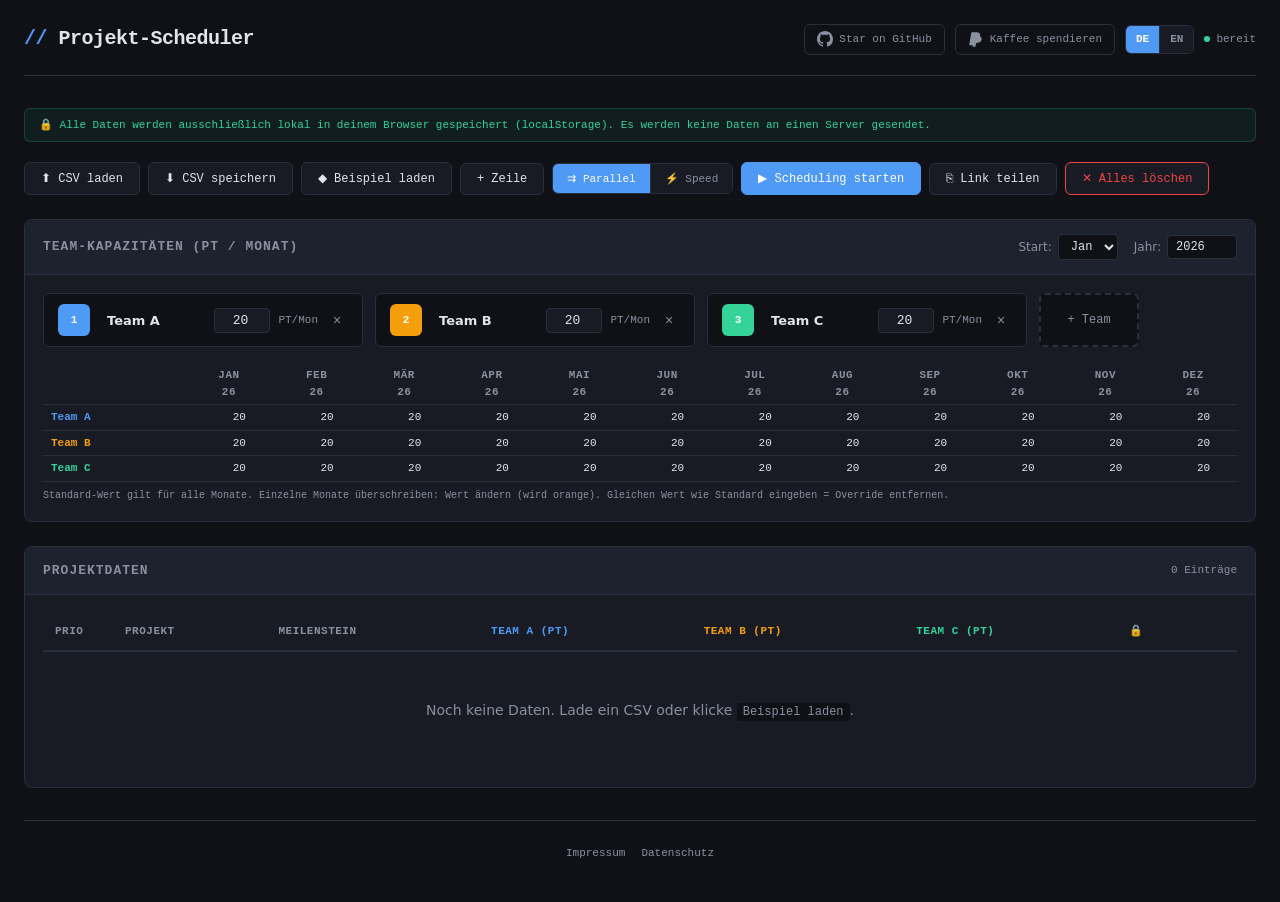
==== commit 416a2614: "Moved data protection disclaimer to the top, included share link feature..." ====
--- a/index.html
+++ b/index.html
@@ -9,6 +9,7 @@
 <body>
 <div class="app">
   <div id="appHeader"></div>
+  <div id="appDisclaimer"></div>
   <div id="appToolbar"></div>
   <div class="panels">
     <div class="panel">
--- a/style.css
+++ b/style.css
@@ -26,6 +26,8 @@
 .lang-toggle button:not(:last-child) { border-right:1px solid var(--border); }
 .lang-toggle button.active { background:var(--accent); color:#fff; }
 .lang-toggle button:hover:not(.active) { color:var(--text); background:var(--bg3); }
+
+.disclaimer-bar { font-family:var(--mono); font-size:11px; color:var(--green); background:rgba(52,211,153,.07); border:1px solid rgba(52,211,153,.2); border-radius:var(--radius); padding:8px 14px; margin-bottom:20px; display:flex; align-items:center; gap:8px; }
 
 .toolbar { display:flex; gap:8px; flex-wrap:wrap; margin-bottom:24px; align-items:center; }
 .btn { font-family:var(--mono); font-size:12px; font-weight:500; padding:8px 16px; border:1px solid var(--border); border-radius:var(--radius); background:var(--bg2); color:var(--text); cursor:pointer; transition:all .15s; display:flex; align-items:center; gap:6px; white-space:nowrap; }
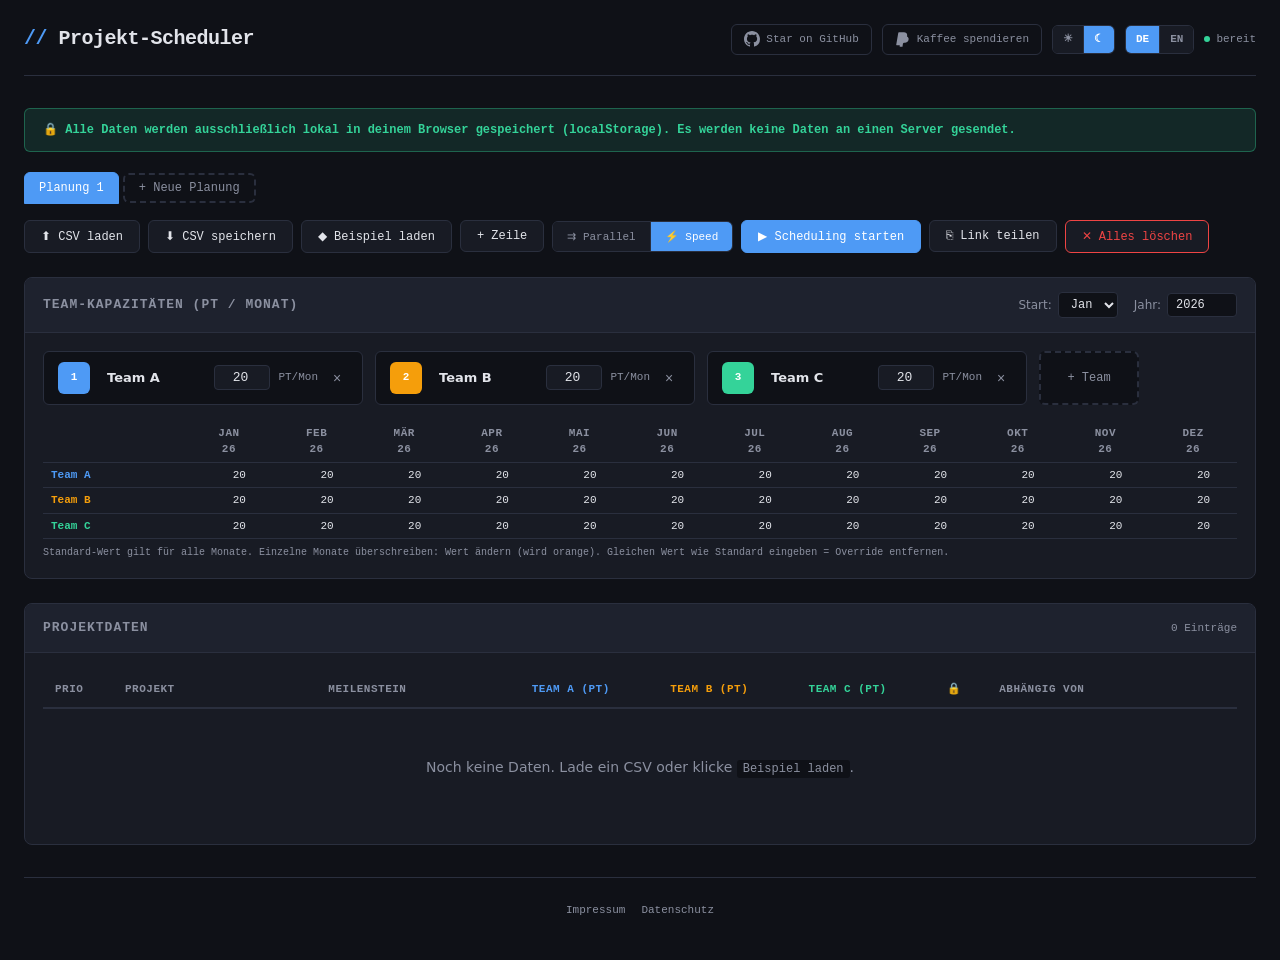
==== commit eb22ed1f: "Multiple plannings, bottleneck analysis, and UX improvements - Add multiple plannings management wit" ====
--- a/index.html
+++ b/index.html
@@ -10,6 +10,7 @@
 <div class="app">
   <div id="appHeader"></div>
   <div id="appDisclaimer"></div>
+  <div id="planningBar"></div>
   <div id="appToolbar"></div>
   <div class="panels">
     <div class="panel">
--- a/style.css
+++ b/style.css
@@ -6,6 +6,12 @@
   --radius: 6px;
   --mono: 'SF Mono', 'Cascadia Code', 'Fira Code', Menlo, Consolas, 'Liberation Mono', monospace;
   --sans: -apple-system, BlinkMacSystemFont, 'Segoe UI', system-ui, Roboto, 'Helvetica Neue', Arial, sans-serif;
+}
+:root[data-theme="light"] {
+  --bg: #f5f6f8; --bg2: #ffffff; --bg3: #ebedf2;
+  --border: #d1d5de; --text: #1a1d27; --text2: #5f6577;
+  --accent: #2563eb; --accent2: #1d4ed8;
+  --green: #16a34a; --orange: #d97706; --red: #dc2626;
 }
 * { margin:0; padding:0; box-sizing:border-box; }
 body { font-family:var(--sans); background:var(--bg); color:var(--text); min-height:100vh; line-height:1.5; }
@@ -27,7 +33,19 @@
 .lang-toggle button.active { background:var(--accent); color:#fff; }
 .lang-toggle button:hover:not(.active) { color:var(--text); background:var(--bg3); }
 
-.disclaimer-bar { font-family:var(--mono); font-size:11px; color:var(--green); background:rgba(52,211,153,.07); border:1px solid rgba(52,211,153,.2); border-radius:var(--radius); padding:8px 14px; margin-bottom:20px; display:flex; align-items:center; gap:8px; }
+.disclaimer-bar { font-family:var(--mono); font-size:12px; font-weight:600; color:var(--green); background:rgba(52,211,153,.12); border:1px solid rgba(52,211,153,.35); border-radius:var(--radius); padding:12px 18px; margin-bottom:20px; display:flex; align-items:center; gap:8px; }
+
+/* ── Planning bar (tabs) ── */
+.planning-bar { display:flex; gap:4px; margin-bottom:16px; flex-wrap:wrap; align-items:center; }
+.planning-tab { font-family:var(--mono); font-size:12px; padding:6px 14px; border:1px solid var(--border); border-radius:var(--radius) var(--radius) 0 0; background:var(--bg2); color:var(--text2); cursor:pointer; display:flex; align-items:center; gap:6px; transition:all .15s; }
+.planning-tab:hover { border-color:var(--text2); color:var(--text); }
+.planning-tab.active { background:var(--accent); color:#fff; border-color:var(--accent); }
+.planning-tab .tab-name { cursor:pointer; }
+.planning-tab .tab-del { width:18px; height:18px; border:none; background:none; color:inherit; cursor:pointer; border-radius:3px; font-size:13px; display:flex; align-items:center; justify-content:center; opacity:0.5; padding:0; font-family:var(--mono); }
+.planning-tab .tab-del:hover { opacity:1; background:rgba(239,68,68,.3); color:var(--red); }
+.planning-tab.active .tab-del:hover { background:rgba(255,255,255,.2); color:#fff; }
+.planning-add { font-family:var(--mono); font-size:12px; padding:6px 14px; border:2px dashed var(--border); border-radius:var(--radius); background:none; color:var(--text2); cursor:pointer; transition:all .15s; }
+.planning-add:hover { border-color:var(--accent); color:var(--accent); }
 
 .toolbar { display:flex; gap:8px; flex-wrap:wrap; margin-bottom:24px; align-items:center; }
 .btn { font-family:var(--mono); font-size:12px; font-weight:500; padding:8px 16px; border:1px solid var(--border); border-radius:var(--radius); background:var(--bg2); color:var(--text); cursor:pointer; transition:all .15s; display:flex; align-items:center; gap:6px; white-space:nowrap; }
@@ -37,11 +55,17 @@
 .btn.danger { border-color:var(--red); color:var(--red); }
 .btn.danger:hover { background:var(--red); color:#fff; }
 
-.strategy-toggle { display:flex; gap:0; border:1px solid var(--border); border-radius:var(--radius); overflow:hidden; }
+.strategy-toggle { display:flex; gap:0; border:1px solid var(--border); border-radius:var(--radius); overflow:hidden; align-items:stretch; }
 .strategy-toggle .btn { border:none; border-radius:0; margin:0; font-size:11px; padding:8px 14px; color:var(--text2); }
 .strategy-toggle .btn:not(:last-child) { border-right:1px solid var(--border); }
 .strategy-toggle .btn:hover { color:var(--text); background:var(--bg3); border-color:transparent; }
 .strategy-toggle .btn.active { background:var(--accent); color:#fff; }
+
+.parallel-n { display:flex; align-items:center; border-right:1px solid var(--border); background:rgba(78,154,245,.12); }
+.pn-btn { width:22px; height:100%; border:none; background:none; color:var(--accent); cursor:pointer; font-size:14px; font-family:var(--mono); font-weight:700; line-height:1; padding:0; transition:background .15s; }
+.pn-btn:hover:not(:disabled) { background:rgba(78,154,245,.2); }
+.pn-btn:disabled { opacity:0.3; cursor:default; }
+.pn-val { font-family:var(--mono); font-size:12px; font-weight:700; color:var(--accent); min-width:20px; text-align:center; padding:0 2px; }
 
 .panels { display:grid; grid-template-columns:1fr; gap:24px; }
 .panel { background:var(--bg2); border:1px solid var(--border); border-radius:8px; overflow:hidden; }
@@ -80,9 +104,9 @@
 .settings-row select, .settings-row input[type="number"] { font-family:var(--mono); font-size:12px; padding:4px 8px; border:1px solid var(--border); border-radius:4px; background:var(--bg); color:var(--text); }
 .settings-row select:focus, .settings-row input:focus { outline:none; border-color:var(--accent); }
 
-.table-wrap { overflow-x:auto; margin:0 -18px; padding:0 18px; }
+.table-wrap { overflow-x:auto; overflow-y:auto; max-height:70vh; margin:0 -18px; padding:0 18px; }
 table { width:100%; border-collapse:collapse; font-size:13px; }
-thead th { font-family:var(--mono); font-size:11px; font-weight:600; text-transform:uppercase; letter-spacing:.5px; color:var(--text2); text-align:left; padding:10px 12px; border-bottom:2px solid var(--border); white-space:nowrap; position:sticky; top:0; background:var(--bg2); }
+thead th { font-family:var(--mono); font-size:11px; font-weight:600; text-transform:uppercase; letter-spacing:.5px; color:var(--text2); text-align:left; padding:10px 12px; border-bottom:2px solid var(--border); white-space:nowrap; position:sticky; top:0; background:var(--bg2); z-index:2; }
 tbody td { padding:8px 12px; border-bottom:1px solid var(--border); vertical-align:middle; }
 tbody tr:hover { background:var(--bg3); }
 td input { font-family:var(--mono); font-size:13px; padding:4px 8px; border:1px solid transparent; border-radius:4px; background:transparent; color:var(--text); width:100%; }
@@ -91,6 +115,27 @@
 td input[type="number"] { width:70px; text-align:right; }
 .row-del { width:28px; height:28px; border:none; background:none; color:var(--text2); cursor:pointer; border-radius:4px; font-size:16px; display:flex; align-items:center; justify-content:center; }
 .row-del:hover { background:var(--red); color:#fff; }
+
+.dep-select { font-family:var(--mono); font-size:11px; padding:3px 6px; border:1px solid var(--border); border-radius:4px; background:var(--bg); color:var(--text2); max-width:180px; cursor:pointer; }
+.dep-select:focus { outline:none; border-color:var(--accent); color:var(--text); }
+.dep-select option { background:var(--bg2); }
+
+/* ── Banded project rows ── */
+tbody tr.band-even { background:var(--bg2); }
+tbody tr.band-odd { background:var(--bg); }
+tbody tr.band-even:hover, tbody tr.band-odd:hover { background:var(--bg3); }
+
+/* ── Project summary row ── */
+.project-sum-row td { border-bottom:2px solid var(--border); padding:4px 12px; }
+.sum-label { font-family:var(--mono); font-size:11px; font-weight:700; color:var(--text2); text-align:right; white-space:nowrap; }
+.sum-value { font-family:var(--mono); font-size:11px; font-weight:700; color:var(--accent); text-align:right; }
+
+/* ── Row action buttons ── */
+.row-actions { display:flex; gap:2px; align-items:center; }
+.row-insert { width:28px; height:28px; border:none; background:none; color:var(--text2); cursor:pointer; border-radius:4px; font-size:16px; display:flex; align-items:center; justify-content:center; font-family:var(--mono); font-weight:700; }
+.row-insert:hover { background:var(--accent); color:#fff; }
+.row-insert-project { font-family:var(--mono); font-size:10px; font-weight:600; padding:3px 8px; border:1px dashed var(--border); border-radius:4px; background:none; color:var(--text2); cursor:pointer; white-space:nowrap; transition:all .15s; }
+.row-insert-project:hover { border-color:var(--accent); color:var(--accent); }
 
 .ms-lock { width:28px; height:28px; border:none; background:none; cursor:pointer; border-radius:4px; font-size:14px; display:flex; align-items:center; justify-content:center; transition:all .15s; }
 .ms-lock.locked { color:var(--orange); }
@@ -131,6 +176,15 @@
 .warning-list li.ok { background:rgba(52,211,153,.1); border:1px solid rgba(52,211,153,.3); color:var(--green); }
 .warning-list li.info { background:rgba(78,154,245,.1); border:1px solid rgba(78,154,245,.3); color:var(--accent); }
 
+/* ── Bottleneck analysis ── */
+.bottleneck-section { margin-top:16px; padding:10px 10px 6px !important; border:none !important; background:none !important; display:flex; flex-direction:column; gap:4px; }
+.bottleneck-section strong { font-family:var(--mono); font-size:12px; text-transform:uppercase; letter-spacing:.5px; color:var(--accent); }
+.bottleneck-hint { font-family:var(--mono); font-size:10px; color:var(--text2); }
+.bottleneck-item { font-size:12px; padding:6px 10px; margin-bottom:4px; border-radius:4px; display:block; }
+.bottleneck-item.improvement { background:rgba(78,154,245,.1); border:1px solid rgba(78,154,245,.3); color:var(--accent); }
+.bottleneck-item.neutral { background:none; border:1px solid var(--border); color:var(--text2); }
+.bottleneck-detail { font-family:var(--mono); font-size:10px; color:var(--text2); margin-top:3px; padding-left:22px; }
+
 .empty-state { text-align:center; padding:48px 24px; color:var(--text2); font-size:14px; }
 .empty-state code { font-family:var(--mono); background:var(--bg); padding:2px 6px; border-radius:3px; font-size:12px; }
 
@@ -142,6 +196,13 @@
 .footer-links { margin-top:8px; display:flex; justify-content:center; gap:16px; }
 .footer-links a { color:var(--text2); text-decoration:none; font-family:var(--mono); font-size:11px; cursor:pointer; transition:color .15s; }
 .footer-links a:hover { color:var(--accent); }
+
+/* ── Theme toggle button ── */
+.theme-toggle { font-family:var(--mono); font-size:11px; font-weight:600; display:flex; border:1px solid var(--border); border-radius:var(--radius); overflow:hidden; }
+.theme-toggle button { padding:5px 10px; border:none; background:var(--bg2); color:var(--text2); cursor:pointer; font:inherit; transition:all .15s; }
+.theme-toggle button:not(:last-child) { border-right:1px solid var(--border); }
+.theme-toggle button.active { background:var(--accent); color:#fff; }
+.theme-toggle button:hover:not(.active) { color:var(--text); background:var(--bg3); }
 
 .modal-overlay { display:none; position:fixed; inset:0; background:rgba(0,0,0,.6); z-index:200; align-items:center; justify-content:center; backdrop-filter:blur(4px); }
 .modal-overlay.open { display:flex; }
@@ -160,4 +221,12 @@
 ::-webkit-scrollbar-thumb { background:var(--border); border-radius:3px; }
 ::-webkit-scrollbar-thumb:hover { background:var(--text2); }
 
+/* ── Light mode overrides for elements with hardcoded colors ── */
+:root[data-theme="light"] .gantt-bar { box-shadow:0 1px 3px rgba(0,0,0,.15); }
+:root[data-theme="light"] .disclaimer-bar { background:rgba(22,163,74,.1); border-color:rgba(22,163,74,.4); }
+:root[data-theme="light"] .modal-overlay { background:rgba(0,0,0,.35); }
+:root[data-theme="light"] .toast { background:var(--bg2); border-color:var(--border); }
+:root[data-theme="light"] .parallel-n { background:rgba(37,99,235,.08); }
+:root[data-theme="light"] .dep-select option { background:var(--bg2); }
+
 @media (max-width:768px) { .app { padding:12px; } header { flex-direction:column; align-items:flex-start; } .toolbar { gap:4px; } .btn { padding:6px 10px; font-size:11px; } }
